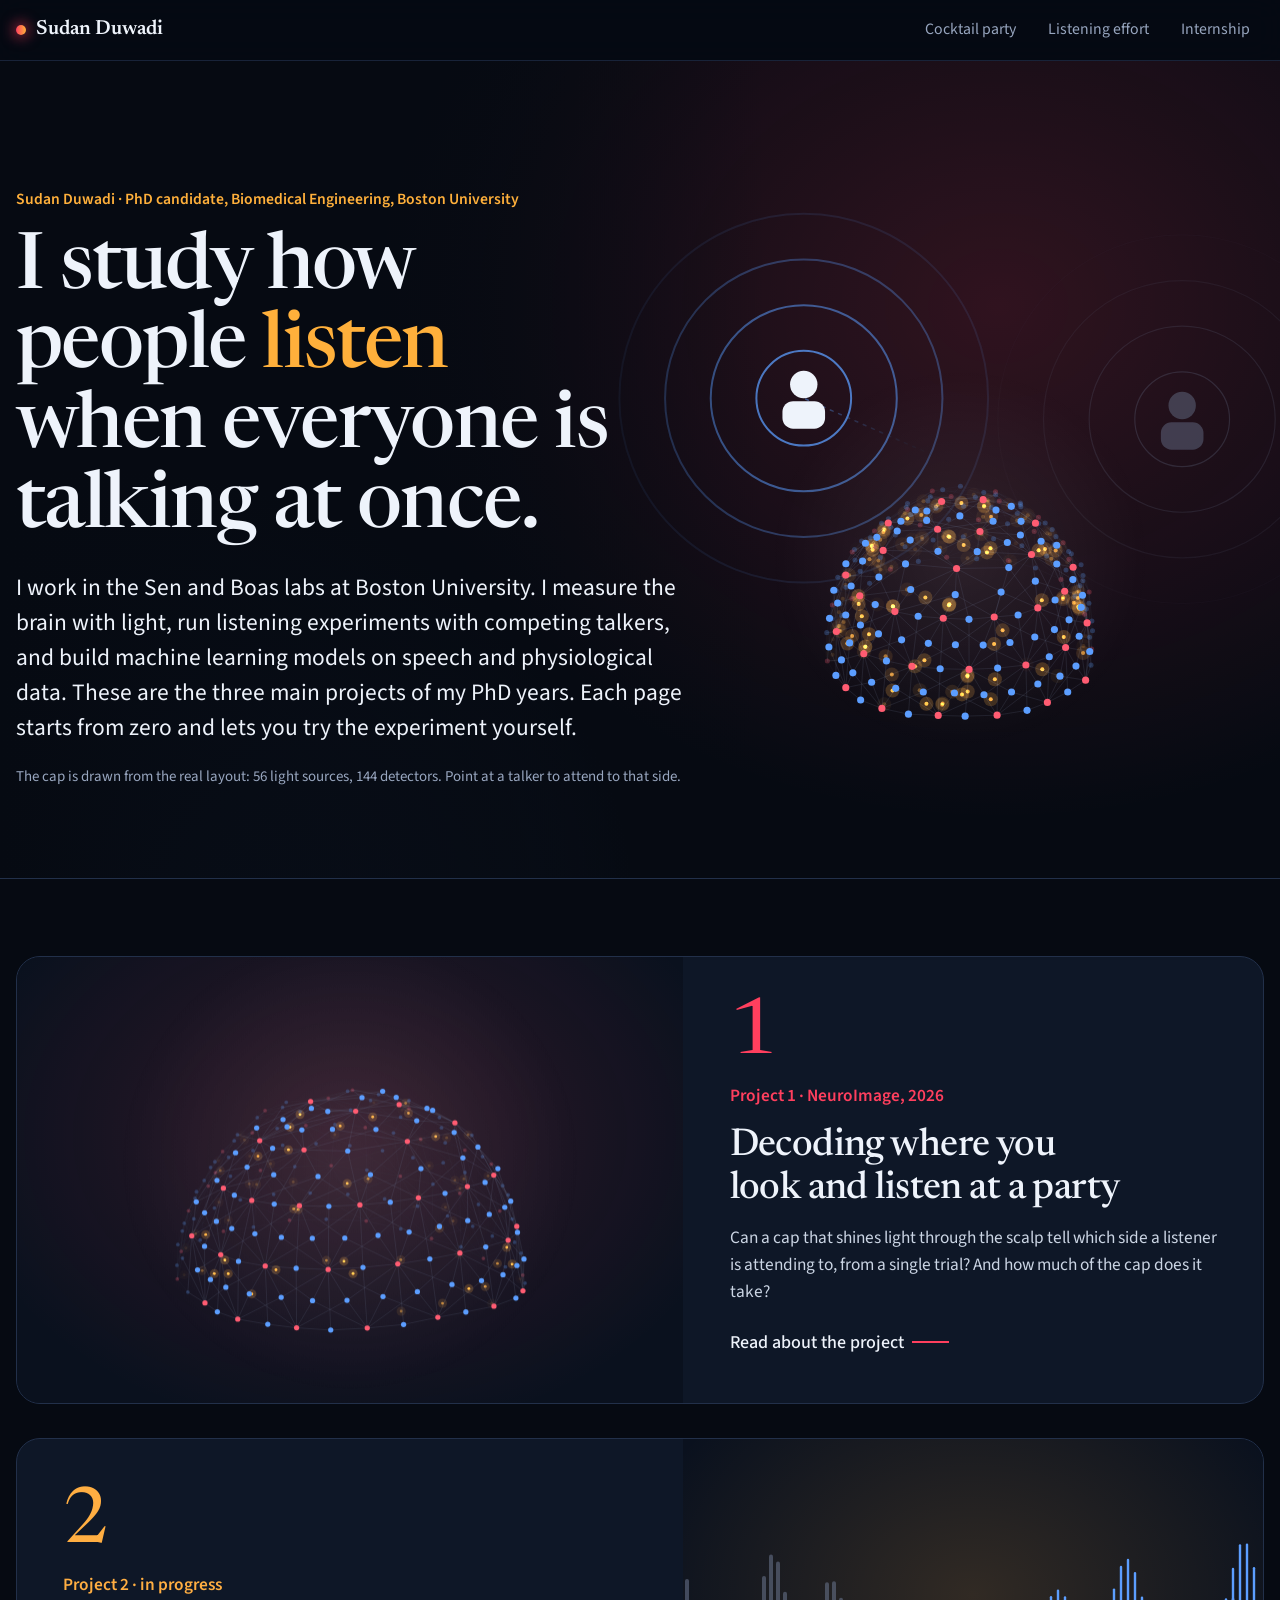
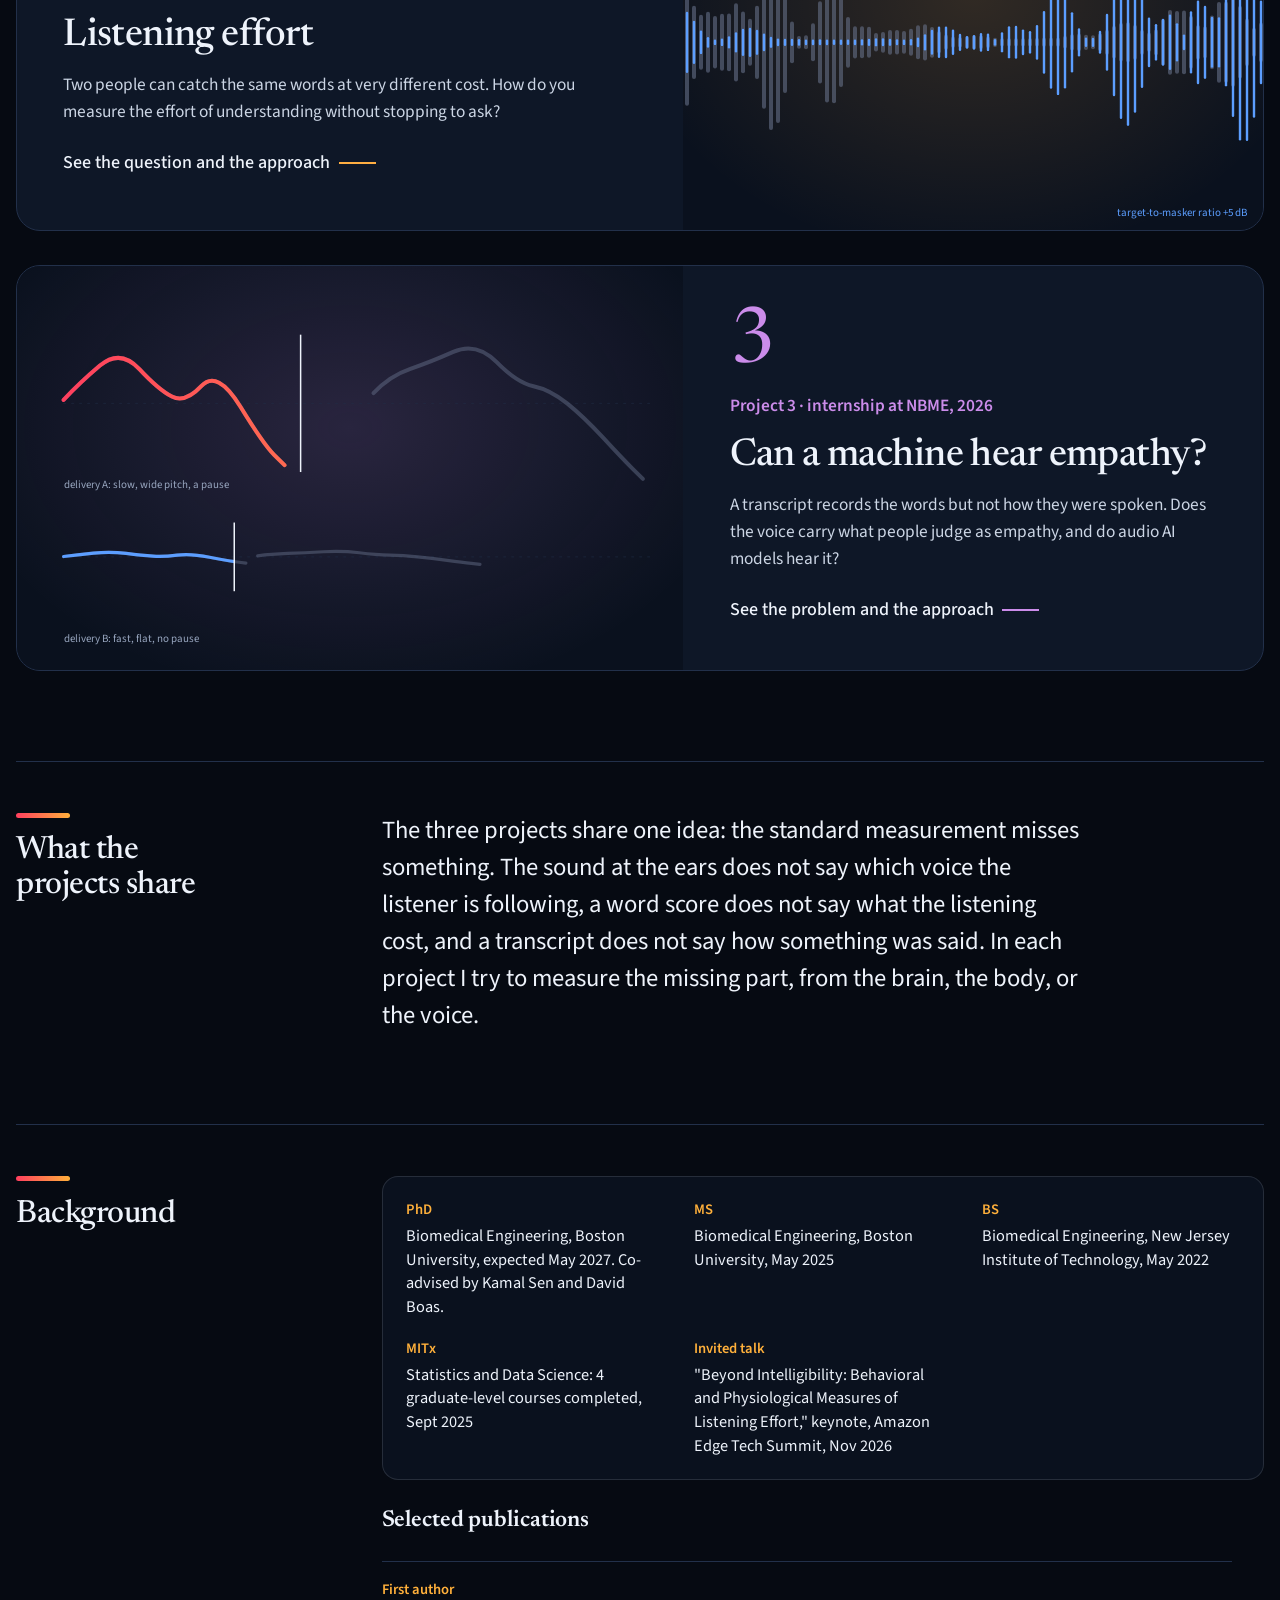
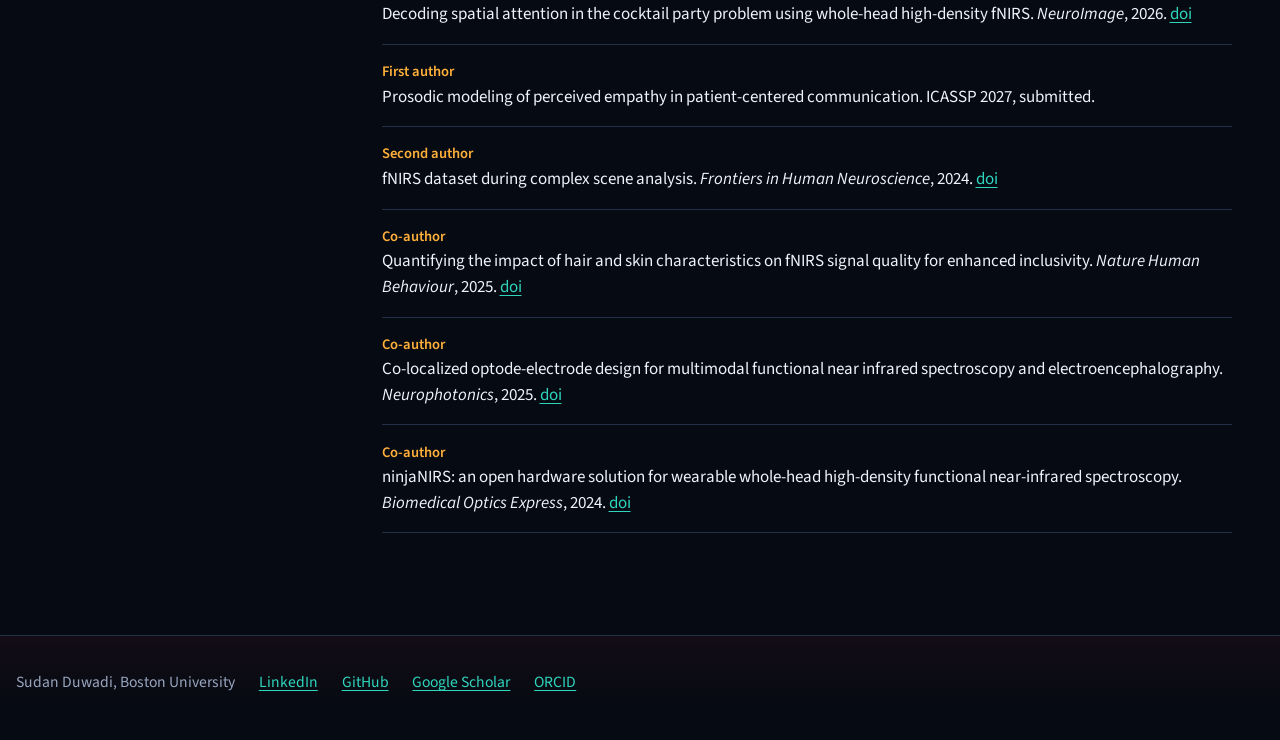
==== docs/index.html @ ac94cdb7 "Research site: three PhD projects explained from the ground up" ====
<!doctype html>
<html lang="en">
<head>
<meta charset="utf-8">
<meta name="viewport" content="width=device-width, initial-scale=1, viewport-fit=cover">
<style>body{margin:0}img{max-width:100%}[hidden]{display:none!important}</style>
<title>Sudan Duwadi Research</title>
<meta name="description" content="Three projects from Sudan Duwadi's PhD, explained from the ground up.">
<link rel="icon" href="data:image/svg+xml,%3Csvg xmlns='http://www.w3.org/2000/svg' viewBox='0 0 32 32'%3E%3Crect width='32' height='32' rx='7' fill='%23060A12'/%3E%3Ccircle cx='16' cy='16' r='7' fill='%23FF6A4D'/%3E%3C/svg%3E">
<link rel="preconnect" href="https://fonts.googleapis.com">
<link rel="stylesheet" href="https://fonts.googleapis.com/css2?family=Newsreader:opsz,wght@6..72,400..600&family=Source+Sans+3:ital,wght@0,400..700;1,400&display=swap">
<style>
/* Layout: a dark sound booth. Full-bleed bands; each chapter puts its heading in a sticky side column and its content beside it;
   anything the reader operates sits in an instrument panel ("stage").
   One committed dark look. Infrared (red to amber) is the site's light. Teal always means "your turn". Data colors keep one meaning each. */
:root {
  color-scheme: dark;
  --bg: #060A12;
  --bg-2: #0A111E;
  --surface: #0E1727;
  --sunk: #17233A;
  --ink: #EEF3FB;
  --text: #CBD5E4;       /* running prose, a step down from headings */
  --muted: #98A6BF;
  --rule: #22304A;
  --act: #2FD6BE;        /* your turn: buttons, sliders, links */
  --act-ink: #03211D;
  --hbo: #FF5C72;        /* oxygenated blood, light sources, and the -5 dB condition */
  --hbr: #5C9EFF;        /* deoxygenated blood, detectors, and the +5 dB condition */
  --mid: #FFAE42;        /* 0 dB condition, near-infrared light */
  --target: #EEF3FB;     /* the talker you follow */
  --masker: #6B7790;     /* the talkers you ignore */
  --skin: #D2BBA0;
  --whole: #6FA2FF;      /* whole-head decoder, attend left */
  --ipl: #FF9A3D;        /* IPL-only decoder */
  --attR: #FF7878;       /* attend right, listen-only decoder */
  --cue: #62D66B;        /* cue onset */
  --movie: #CB8CEA;      /* talkers on */
  --ir-a: #FF3F5E;       /* infrared gradient, start */
  --ir-b: #FFB03B;       /* infrared gradient, end */
  --font-display: "Newsreader", "Iowan Old Style", Georgia, serif;
  --font-body: "Source Sans 3", "Segoe UI", system-ui, sans-serif;
  --col: 41rem;
  --wide: 74rem;
  --bar-h: 3.4rem;
  --rail-h: 0px;
  --ir: linear-gradient(90deg, var(--ir-a), var(--ir-b));
  --ease: cubic-bezier(0.2, 0.7, 0.2, 1);
}

* { box-sizing: border-box; }
html { font-size: 106.25%; scroll-behavior: smooth; scrollbar-color: var(--rule) var(--bg); }
body { background: var(--bg); color: var(--text); font-family: var(--font-body); font-size: 1.06rem; line-height: 1.62; -webkit-font-smoothing: antialiased; }
body::before { content: ""; position: fixed; inset: 0 0 auto; height: env(safe-area-inset-top, 0px); z-index: 10; background: var(--bg); }
::selection { background: color-mix(in srgb, var(--ir-b) 55%, transparent); color: var(--ink); }
a { color: var(--act); text-underline-offset: 0.2em; text-decoration-thickness: 1px; }
a:hover { text-decoration-thickness: 2px; }
:focus-visible { outline: 3px solid var(--act); outline-offset: 2px; border-radius: 4px; }
h1, h2, h3 { font-family: var(--font-display); color: var(--ink); line-height: 1.08; text-wrap: balance; margin: 0; }
h1 { font-size: clamp(2.7rem, 5.6vw, 4.9rem); font-weight: 500; letter-spacing: -0.02em; line-height: 1.02; }
h1 em { font-style: normal; color: var(--ir-b); }
h2 { font-size: clamp(1.9rem, 4.6vw, 2.9rem); font-weight: 500; letter-spacing: -0.015em; }
h3 { font-size: 1.35rem; font-weight: 600; letter-spacing: -0.005em; line-height: 1.2; }
p { margin: 0; }
strong { color: var(--ink); font-weight: 600; }
.num { font-variant-numeric: tabular-nums; }

/* page frame */
.band { padding-left: max(16px, env(safe-area-inset-left, 0px)); padding-right: max(16px, env(safe-area-inset-right, 0px)); }
.wrap { max-width: var(--wide); margin-inline: auto; }
.col { max-width: var(--col); }
.stack { display: flex; flex-direction: column; gap: 1.2rem; }
.stack-lg { display: flex; flex-direction: column; gap: 2.2rem; }

.progress { position: fixed; left: 0; right: 0; top: env(safe-area-inset-top, 0px); height: 3px; z-index: 12; background: var(--ir); transform-origin: 0 50%; transform: scaleX(0); pointer-events: none; }
.topbar { position: sticky; top: env(safe-area-inset-top, 0px); z-index: 9; background: color-mix(in srgb, var(--bg) 78%, transparent); backdrop-filter: blur(14px) saturate(1.3); -webkit-backdrop-filter: blur(14px) saturate(1.3); border-bottom: 1px solid color-mix(in srgb, var(--rule) 70%, transparent); }
.topbar .wrap { display: flex; flex-wrap: wrap; align-items: center; justify-content: space-between; gap: 0.2rem 1.5rem; padding-block: 0.7rem; }
.brand { display: inline-flex; align-items: center; gap: 0.6rem; font-family: var(--font-display); font-weight: 600; font-size: 1.2rem; color: var(--ink); text-decoration: none; }
.brand::before { content: ""; width: 0.6rem; height: 0.6rem; border-radius: 50%; background: var(--ir); box-shadow: 0 0 14px 2px color-mix(in srgb, var(--ir-a) 70%, transparent); animation: breathe 3.2s ease-in-out infinite; }
.nav { display: flex; flex-wrap: wrap; gap: 0.2rem 0.3rem; }
.nav a { color: var(--muted); text-decoration: none; font-size: 0.93rem; padding: 0.3rem 0.8rem; border-radius: 999px; transition: color 0.2s, background 0.2s; }
.nav a:hover { color: var(--ink); background: color-mix(in srgb, var(--ink) 8%, transparent); }
.nav a[aria-current="page"] { color: var(--ink); background: color-mix(in srgb, var(--ink) 12%, transparent); }

.view { padding-block: 0 5rem; counter-reset: step; animation: viewin 0.5s ease both; }
@keyframes viewin { from { opacity: 0; } to { opacity: 1; } }
@keyframes rise { from { opacity: 0; transform: translateY(22px); } to { opacity: 1; transform: none; } }
@keyframes breathe { 0%, 100% { opacity: 1; transform: scale(1); } 50% { opacity: 0.55; transform: scale(0.8); } }
@keyframes ping { 0% { box-shadow: 0 0 0 0 color-mix(in srgb, var(--act) 60%, transparent); } 80%, 100% { box-shadow: 0 0 0 0.55rem transparent; } }

/* hero: a live scene behind the opening words */
.hero { --g1: var(--ir-a); --g2: var(--hbr); position: relative; overflow: hidden; isolation: isolate; padding-block: clamp(3rem, 8vw, 6.5rem) clamp(2.4rem, 5vw, 4rem);
  background: radial-gradient(70% 90% at 78% 30%, color-mix(in srgb, var(--g1) 17%, transparent), transparent 70%), radial-gradient(60% 80% at 8% 105%, color-mix(in srgb, var(--g2) 15%, transparent), transparent 70%), var(--bg);
  border-bottom: 1px solid var(--rule); }
[data-view="listening-effort"] .hero { --g1: var(--mid); --g2: var(--act); }
[data-view="internship"] .hero { --g1: var(--movie); --g2: var(--ir-a); }
.hero-fx { position: absolute; inset: 0; width: 100%; height: 100%; z-index: -2; }
.hero::after { content: ""; position: absolute; inset: 0; z-index: -1; pointer-events: none; background: linear-gradient(90deg, var(--bg) 0%, color-mix(in srgb, var(--bg) 72%, transparent) 38%, transparent 60%); }
.hero .wrap > * { animation: rise 0.8s var(--ease) both; }
.hero .wrap > :nth-child(2) { animation-delay: 0.08s; }
.hero .wrap > :nth-child(3) { animation-delay: 0.16s; }
.hero .wrap > :nth-child(4) { animation-delay: 0.24s; }
.hero .wrap > :nth-child(5) { animation-delay: 0.32s; }
.hero h1 { max-width: 13.5em; }
@media (min-width: 901px) { .hero .wrap > * { max-width: 54%; } .hero .wrap > .facts { max-width: 100%; } }
.hero-home { padding-block: clamp(3.5rem, 10vw, 8.5rem) clamp(3rem, 7vw, 6rem); }
.hero-home h1 { font-size: clamp(2.9rem, 6.1vw, 5.6rem); }
.eyebrow { font-size: 0.92rem; font-weight: 600; line-height: 1.4; color: var(--muted); }
.hero .eyebrow { color: var(--ir-b); }
.lede { font-size: clamp(1.15rem, 1.9vw, 1.38rem); line-height: 1.5; color: var(--ink); max-width: 37rem; }
.scene-note { font-size: 0.88rem; line-height: 1.5; color: var(--muted); max-width: 30rem; }
.facts { display: grid; grid-template-columns: repeat(auto-fit, minmax(11.5rem, 1fr)); gap: 1rem 1.8rem; margin: 0; padding: 1.2rem 1.4rem; border: 1px solid color-mix(in srgb, var(--ink) 12%, transparent); border-radius: 16px; background: color-mix(in srgb, var(--surface) 62%, transparent); backdrop-filter: blur(8px); -webkit-backdrop-filter: blur(8px); }
.facts div { min-width: 0; }
.facts dt { font-size: 0.86rem; font-weight: 600; color: var(--ir-b); }
.facts dd { margin: 0.2rem 0 0; font-size: 0.96rem; line-height: 1.45; color: var(--ink); overflow-wrap: anywhere; }
@media (max-width: 900px) {
  .hero { padding-top: 0; }
  .hero-fx { position: relative; inset: auto; display: block; height: 68vw; max-height: 21rem; margin-inline: calc(-1 * max(16px, env(safe-area-inset-left, 0px))); width: calc(100% + 2 * max(16px, env(safe-area-inset-left, 0px))); z-index: 0; margin-bottom: 0.4rem; }
  .hero::after { display: none; }
}

/* sticky step rail (cocktail party page) */
.rail { position: sticky; top: calc(env(safe-area-inset-top, 0px) + var(--bar-h)); z-index: 8; background: color-mix(in srgb, var(--bg) 84%, transparent); backdrop-filter: blur(14px); -webkit-backdrop-filter: blur(14px); border-bottom: 1px solid var(--rule); }
.rail-in { position: relative; display: flex; gap: 0.2rem; overflow-x: auto; padding-block: 0.5rem; scrollbar-width: none; }
.rail-in::-webkit-scrollbar { display: none; }
.rail-in button { flex: none; display: inline-flex; align-items: center; gap: 0.45rem; font: inherit; font-size: 0.86rem; line-height: 1.3; color: var(--muted); background: none; border: 0; padding: 0.32rem 0.7rem 0.32rem 0.36rem; border-radius: 999px; cursor: pointer; white-space: nowrap; transition: color 0.2s, background 0.2s; }
.rail-in button i { font-style: normal; display: inline-grid; place-items: center; width: 1.45rem; height: 1.45rem; border-radius: 50%; border: 1px solid var(--rule); font-size: 0.74rem; font-variant-numeric: tabular-nums; }
.rail-in button:hover { color: var(--ink); }
.rail-in button[aria-current="true"] { color: var(--ink); background: color-mix(in srgb, var(--ink) 9%, transparent); }
.rail-in button[aria-current="true"] i { background: var(--ir); border-color: transparent; color: var(--bg); font-weight: 700; }
[data-view="cocktail-party"] { --rail-h: 3.3rem; }

/* chapters */
.chapter { padding-block: clamp(3rem, 7vw, 5.5rem) 0; scroll-margin-top: calc(var(--bar-h) + var(--rail-h)); }
.chapter > .wrap { display: flex; flex-direction: column; gap: 1.6rem; padding-top: clamp(2rem, 4vw, 3rem); border-top: 1px solid var(--rule); }
.ch-head { display: flex; flex-direction: column; gap: 0.9rem; min-width: 0; }
.ch-head:not(:has(.step))::before { content: ""; width: 3.2rem; height: 5px; border-radius: 3px; background: var(--ir); }
.ch-body { display: flex; flex-direction: column; gap: 1.6rem; min-width: 0; }
.chapter .step { counter-increment: step; font-size: 0; line-height: 0; }
.chapter .step::before { content: counter(step); display: block; font-family: var(--font-display); font-weight: 400; font-size: clamp(4.2rem, 10vw, 6.6rem); line-height: 0.86; letter-spacing: -0.02em; background: linear-gradient(135deg, var(--ir-a), var(--ir-b)); -webkit-background-clip: text; background-clip: text; color: transparent; }
@media (min-width: 1040px) {
  .chapter > .wrap.ch { display: grid; grid-template-columns: 17.5rem minmax(0, 1fr); gap: 0 4rem; align-items: start; }
  .ch-head { position: sticky; top: calc(var(--bar-h) + var(--rail-h) + 2rem); }
  .ch-head h2 { font-size: clamp(1.8rem, 2.5vw, 2.3rem); }
}
.prose { max-width: var(--col); display: flex; flex-direction: column; gap: 1.05rem; }
.prose.lead p { font-size: clamp(1.2rem, 2vw, 1.45rem); line-height: 1.5; color: var(--ink); }
.plain { max-width: 44rem; padding-top: 1.3rem; border-top: 2px solid; border-image: linear-gradient(90deg, var(--ir-a), var(--ir-b) 45%, transparent) 1; font-family: var(--font-display); font-weight: 400; font-size: clamp(1.4rem, 2.6vw, 1.95rem); line-height: 1.24; letter-spacing: -0.01em; color: var(--ink); text-wrap: balance; }
.plain b { font-family: var(--font-body); font-size: 0.9rem; letter-spacing: 0; line-height: 1.4; color: var(--ir-b); display: block; margin-bottom: 0.6rem; font-weight: 600; }

/* scroll reveal: only when the motion script is running */
html.fx .rv { opacity: 0; transform: translateY(26px); transition: opacity 0.7s var(--ease), transform 0.7s var(--ease); }
html.fx .rv.in { opacity: 1; transform: none; }

/* stage: anything the reader operates */
.stage { position: relative; background: linear-gradient(180deg, var(--surface), var(--bg-2)); border: 1px solid var(--rule); border-radius: 20px; padding: clamp(1rem, 2.6vw, 1.8rem); display: flex; flex-direction: column; gap: 1.1rem; min-width: 0; box-shadow: 0 40px 90px -55px #000, inset 0 1px 0 color-mix(in srgb, var(--ink) 7%, transparent); }
.stage-head { display: flex; flex-wrap: wrap; align-items: baseline; justify-content: space-between; gap: 0.3rem 1rem; }
.stage-head .tag { display: inline-flex; align-items: center; gap: 0.55rem; font-size: 0.9rem; font-weight: 600; color: var(--act); }
.stage-head .tag::before { content: ""; width: 0.5rem; height: 0.5rem; border-radius: 50%; background: var(--act); animation: ping 2.2s ease-out infinite; }
.stage-note { color: var(--muted); font-size: 0.92rem; line-height: 1.5; }
.split { display: grid; grid-template-columns: repeat(auto-fit, minmax(min(100%, 17rem), 1fr)); gap: 1.4rem; align-items: start; }
.split > * { min-width: 0; }
.controls { display: flex; flex-wrap: wrap; gap: 0.55rem; align-items: center; }
.btn { font: inherit; font-size: 0.95rem; font-weight: 500; line-height: 1.2; padding: 0.62rem 1.1rem; border-radius: 999px; border: 1.5px solid color-mix(in srgb, var(--act) 70%, transparent); background: color-mix(in srgb, var(--act) 7%, transparent); color: var(--act); cursor: pointer; transition: transform 0.18s var(--ease), background 0.2s, box-shadow 0.25s, color 0.2s; }
.btn:hover { background: color-mix(in srgb, var(--act) 18%, transparent); transform: translateY(-1px); }
.btn:active { transform: translateY(0) scale(0.97); }
.btn.primary, .btn[aria-pressed="true"] { background: var(--act); border-color: var(--act); color: var(--act-ink); font-weight: 600; box-shadow: 0 10px 28px -12px var(--act); }
.btn.primary:hover, .btn[aria-pressed="true"]:hover { background: color-mix(in srgb, var(--act) 86%, white); }
.btn:disabled { opacity: 0.4; cursor: default; transform: none; box-shadow: none; }
.btn.quiet { border-color: var(--rule); background: transparent; color: var(--ink); }
input[type="range"] { -webkit-appearance: none; appearance: none; width: 100%; height: 1.7rem; background: transparent; cursor: pointer; }
input[type="range"]::-webkit-slider-runnable-track { height: 6px; border-radius: 3px; background: var(--sunk); }
input[type="range"]::-moz-range-track { height: 6px; border-radius: 3px; background: var(--sunk); }
input[type="range"]::-webkit-slider-thumb { -webkit-appearance: none; appearance: none; width: 1.3rem; height: 1.3rem; margin-top: -0.46rem; border-radius: 50%; background: var(--act); border: 0; box-shadow: 0 0 0 5px color-mix(in srgb, var(--act) 22%, transparent); }
input[type="range"]::-moz-range-thumb { width: 1.3rem; height: 1.3rem; border-radius: 50%; background: var(--act); border: 0; box-shadow: 0 0 0 5px color-mix(in srgb, var(--act) 22%, transparent); }
.field { display: flex; flex-direction: column; gap: 0.25rem; font-size: 0.92rem; color: var(--muted); }
.field output { font-variant-numeric: tabular-nums; font-weight: 600; color: var(--ink); }
.readout { font-size: 0.96rem; font-variant-numeric: tabular-nums; color: var(--ink); background: color-mix(in srgb, var(--sunk) 70%, transparent); border: 1px solid var(--rule); border-radius: 10px; padding: 0.75rem 0.95rem; line-height: 1.55; }
canvas, svg.fig { display: block; max-width: 100%; height: auto; }
.hero-fx, .project .art canvas { max-width: none; }
figure { margin: 0; display: flex; flex-direction: column; gap: 0.6rem; min-width: 0; }
figcaption { color: var(--muted); font-size: 0.9rem; line-height: 1.5; max-width: var(--col); }
.scroll-x { overflow-x: auto; }
svg text { font-family: var(--font-body); fill: currentColor; }
svg .mono { font-variant-numeric: tabular-nums; }
svg.fig { color: var(--ink); }

/* home: three project features */
.projects-band { padding-block: clamp(2.5rem, 6vw, 4.5rem) 0; }
.projects { display: flex; flex-direction: column; gap: clamp(1.2rem, 3vw, 2rem); counter-reset: proj; }
.project { --pc: var(--ir-a); counter-increment: proj; position: relative; display: grid; grid-template-columns: minmax(0, 1.15fr) minmax(0, 1fr); background: var(--surface); border: 1px solid var(--rule); border-radius: 24px; overflow: hidden; text-decoration: none; color: var(--text); min-width: 0; transition: transform 0.45s var(--ease), border-color 0.35s, box-shadow 0.45s; }
.project:nth-child(2) { --pc: var(--mid); }
.project:nth-child(3) { --pc: var(--movie); }
.project:nth-child(even) .art { order: 2; }
.project:hover { transform: translateY(-5px); border-color: color-mix(in srgb, var(--pc) 65%, var(--rule)); box-shadow: 0 40px 90px -45px color-mix(in srgb, var(--pc) 70%, transparent); }
.project .art { position: relative; min-height: clamp(15rem, 31vw, 23rem); background: radial-gradient(80% 90% at 50% 40%, color-mix(in srgb, var(--pc) 16%, transparent), transparent 75%), var(--bg-2); overflow: hidden; }
.project .art canvas { position: absolute; inset: 0; width: 100%; height: 100%; transition: transform 0.8s var(--ease); }
.project:hover .art canvas { transform: scale(1.04); }
.project .txt { display: flex; flex-direction: column; justify-content: center; gap: 0.9rem; padding: clamp(1.4rem, 3.6vw, 3rem); min-width: 0; }
.project .txt::before { content: counter(proj); font-family: var(--font-display); font-weight: 400; font-size: clamp(3rem, 6vw, 4.6rem); line-height: 0.85; color: var(--pc); }
.project .eyebrow { color: var(--pc); }
.project h3 { font-size: clamp(1.7rem, 3vw, 2.45rem); font-weight: 500; letter-spacing: -0.015em; line-height: 1.1; }
.project p { font-size: 1.02rem; line-height: 1.55; }
.project .go { display: inline-flex; align-items: center; gap: 0.5rem; color: var(--ink); font-weight: 500; margin-top: 0.4rem; }
.project .go::after { content: ""; width: 2.2rem; height: 2px; background: var(--pc); transition: width 0.35s var(--ease); }
.project:hover .go::after { width: 4rem; }
@media (max-width: 760px) { .project { grid-template-columns: minmax(0, 1fr); } .project:nth-child(even) .art { order: 0; } .project .art { min-height: 58vw; } }
.pubs { list-style: none; margin: 0; padding: 0; display: flex; flex-direction: column; max-width: 50rem; }
.pubs li { font-size: 1rem; line-height: 1.5; color: var(--ink); padding-block: 0.95rem; border-top: 1px solid var(--rule); }
.pubs li:last-child { border-bottom: 1px solid var(--rule); }
.pubs .role { font-size: 0.86rem; font-weight: 600; color: var(--ir-b); display: block; margin-bottom: 0.1rem; }
.links { display: flex; flex-wrap: wrap; gap: 0.4rem 1.4rem; }
.footer { margin-top: 1rem; border-top: 1px solid var(--rule); padding-block: 2rem 2.6rem; color: var(--muted); font-size: 0.92rem; background: linear-gradient(180deg, color-mix(in srgb, var(--ir-a) 5%, transparent), transparent 70%); }

/* word matrix and effort scale (listening effort task) */
.matrix { display: grid; grid-template-columns: repeat(5, minmax(0, 1fr)); gap: 0.3rem; }
.matrix .hd { font-size: 0.72rem; color: var(--muted); text-align: center; overflow: hidden; text-overflow: ellipsis; }
.matrix button, .scale button { font: inherit; font-size: clamp(0.66rem, 1.9vw, 0.86rem); font-weight: 600; padding: 0.38rem 0.1rem; background: var(--sunk); color: var(--ink); border: 1.5px solid transparent; border-radius: 6px; cursor: pointer; min-width: 0; overflow: hidden; text-overflow: ellipsis; white-space: nowrap; transition: background 0.15s, border-color 0.15s; }
.matrix button:hover, .scale button:hover { border-color: color-mix(in srgb, var(--act) 60%, transparent); }
.matrix button[aria-pressed="true"], .scale button[aria-pressed="true"] { border-color: var(--act); background: color-mix(in srgb, var(--act) 24%, var(--sunk)); }
.matrix button.hit { border-color: var(--act); }
.matrix button.hit:not([aria-pressed="true"]) { border-style: dashed; }
.matrix button.miss { border-color: var(--hbo); text-decoration: line-through; }
.scale { display: flex; flex-direction: column; gap: 0.22rem; max-width: 15rem; }
.scale button { display: grid; grid-template-columns: 1.6rem 1fr; text-align: center; padding: 0.3rem 0.4rem; }
.scale button span:first-child { text-align: left; font-variant-numeric: tabular-nums; }
.scale .gap { height: 0.4rem; }

/* listening scene: sound spreading from each talker; --lv is its level */
.le-ring { fill: none; stroke-width: 2; transform-box: fill-box; transform-origin: center; opacity: 0; animation: lering 2.7s linear infinite; }
@keyframes lering { from { transform: scale(0.75); opacity: var(--lv, 0.55); } to { transform: scale(1.6); opacity: 0; } }
/* trial for the eyes: three words on one spot, the middle one upright */
.rsvp { position: relative; display: grid; place-items: center; height: clamp(8rem, 26vw, 11.5rem); border-radius: 14px; background: var(--bg); border: 1px solid var(--rule); overflow: hidden; }
.rsvp span { grid-area: 1 / 1; font-family: var(--font-display); font-weight: 500; font-size: clamp(2.5rem, 10vw, 4.4rem); line-height: 1; white-space: nowrap; color: var(--ink); }
.rsvp .m { opacity: 0.5; }
.rsvp .ml { transform: translate(-0.4em, -0.22em) rotate(-5deg); }
.rsvp .mr { transform: translate(0.4em, 0.24em) rotate(5deg); }
.rsvp .fix { font-family: var(--font-body); font-weight: 400; font-size: 1.7rem; color: var(--muted); }
.timeline-key { display: flex; flex-wrap: wrap; gap: 0.4rem 1.1rem; font-size: 0.88rem; color: var(--muted); }
.chip { display: inline-flex; align-items: center; gap: 0.4rem; }
.chip i { width: 0.8rem; height: 0.8rem; border-radius: 3px; display: inline-block; }
.notice { border: 1px dashed color-mix(in srgb, var(--ir-b) 45%, var(--rule)); border-radius: 12px; padding: 0.9rem 1.1rem; color: var(--muted); font-size: 0.95rem; max-width: var(--col); }
.cols-3 { display: grid; grid-template-columns: repeat(auto-fit, minmax(min(100%, 14rem), 1fr)); gap: 1rem; }
.cols-3 > div { background: var(--surface); border: 1px solid var(--rule); border-radius: 16px; padding: 1.2rem 1.25rem; display: flex; flex-direction: column; gap: 0.5rem; min-width: 0; transition: transform 0.35s var(--ease), border-color 0.3s; }
.cols-3 > div:hover { transform: translateY(-3px); border-color: color-mix(in srgb, var(--ir-b) 50%, var(--rule)); }
.cols-3 p { font-size: 0.96rem; line-height: 1.5; color: var(--muted); }
.refs { font-size: 0.9rem; color: var(--muted); max-width: var(--col); display: flex; flex-direction: column; gap: 0.45rem; padding: 0; margin: 0; list-style: none; }

/* cocktail party page */
.legend { display: flex; flex-wrap: wrap; gap: 0.3rem 1.1rem; font-size: 0.88rem; color: var(--muted); }
.legend .chip i { width: 1.1rem; height: 0.3rem; border-radius: 2px; }
.legend .chip i.dot { width: 0.7rem; height: 0.7rem; border-radius: 50%; }
.big { font-family: var(--font-display); font-weight: 500; font-size: clamp(2.7rem, 6.4vw, 4.5rem); line-height: 0.95; letter-spacing: -0.02em; color: var(--ink); font-variant-numeric: lining-nums tabular-nums; text-shadow: 0 0 36px color-mix(in srgb, currentColor 30%, transparent); }
.stat { display: flex; flex-direction: column; gap: 0.5rem; min-width: 0; }
.stat span:not(.big) { color: var(--muted); font-size: 0.92rem; line-height: 1.4; }
.stats { display: grid; grid-template-columns: repeat(auto-fit, minmax(11rem, 1fr)); gap: 1.6rem; padding-block: 0.4rem 0.6rem; }
.options { display: grid; grid-template-columns: repeat(3, minmax(0, 1fr)); gap: 0.6rem; }
.options button { background: var(--sunk); border: 1.5px solid transparent; border-radius: 12px; padding: 0.4rem; cursor: pointer; color: var(--ink); min-width: 0; transition: transform 0.18s var(--ease), border-color 0.2s; }
.options button:hover { border-color: var(--act); transform: translateY(-2px); }
.options button.right { border-color: var(--act); background: color-mix(in srgb, var(--act) 20%, var(--sunk)); }
.options button.wrong { border-color: var(--hbo); }
.options svg { width: 100%; height: auto; display: block; }
.trials { display: grid; grid-template-columns: repeat(auto-fit, minmax(8.5rem, 1fr)); gap: 0.6rem; }
.trials figure { background: var(--sunk); border-radius: 10px; padding: 0.4rem; gap: 0.2rem; }
.trials figcaption { font-size: 0.8rem; text-align: center; color: var(--ink); }
.photo { border-radius: 16px; display: block; width: 100%; max-width: 24rem; height: auto; border: 1px solid var(--rule); }
.bars { display: grid; grid-template-columns: minmax(0, 14rem) minmax(0, 1fr) 3.2rem; gap: 0.4rem 0.7rem; align-items: center; font-size: 0.9rem; color: var(--ink); }
.bars .bar { height: 0.95rem; border-radius: 4px; background: var(--masker); }
.bars .bar.hot { background: linear-gradient(90deg, var(--ipl), var(--ir-b)); box-shadow: 0 0 18px -4px var(--ipl); }
.bars .v { font-size: 0.9rem; font-variant-numeric: tabular-nums; text-align: right; }
.limits { margin: 0; padding-left: 1.2rem; max-width: var(--col); display: flex; flex-direction: column; gap: 0.55rem; }
.limits li::marker { color: var(--ir-b); }

@media (prefers-reduced-motion: reduce) { html { scroll-behavior: auto; } * { animation: none !important; transition: none !important; } .motion-only { display: none; } .le-ring { opacity: calc(var(--lv, 0.55) * 0.45); transform: scale(var(--s, 1.4)); } }
@media (max-width: 640px) {
  .scroll-x > svg.fig { min-width: 700px !important; }          /* wide figures keep readable text and scroll sideways */
  figure:has(> .scroll-x > svg)::before { content: "Swipe sideways to see the whole figure"; font-size: 0.82rem; color: var(--muted); }
  #cp-game svg text { font-size: 26px; }
  #le-trial-step { flex-basis: 100%; min-height: 3em; }          /* two lines reserved, so the flash box does not jump */
  .bars { grid-template-columns: minmax(0, 1.25fr) minmax(0, 1fr) 3.2rem; font-size: 0.84rem; }
}
@media (max-width: 480px) { .nav { gap: 0.1rem; } .nav a { padding: 0.3rem 0.5rem; font-size: 0.85rem; } .topbar .wrap { gap: 0.2rem 0.5rem; } }

</style>
</head>
<body>
<header class="topbar band">
  <div class="wrap">
    <a class="brand" href="#home">Sudan Duwadi</a>
    <nav class="nav" aria-label="Projects">
      <a href="#cocktail-party" data-nav="cocktail-party">Cocktail party</a>
      <a href="#listening-effort" data-nav="listening-effort">Listening effort</a>
      <a href="#internship" data-nav="internship">Internship</a>
    </nav>
  </div>
</header>
<main id="main">
<section class="view" data-view="home">
  <div class="hero hero-home band">
    <canvas class="hero-fx" data-scene="party" data-talkers="1" aria-hidden="true"></canvas>
    <div class="wrap stack">
    <p class="eyebrow">Sudan Duwadi &middot; PhD candidate, Biomedical Engineering, Boston University</p>
    <h1>I study how people <em>listen</em> when everyone is talking at once.</h1>
    <p class="lede">I work in the Sen and Boas labs at Boston University. I measure the brain with light, run listening experiments with competing talkers, and build machine learning models on speech and physiological data. These are the three main projects of my PhD years. Each page starts from zero and lets you try the experiment yourself.</p>
    <p class="scene-note">The cap is drawn from the real layout: 56 light sources, 144 detectors. <span class="motion-only">Point at a talker to attend to that side.</span></p>
  </div></div>

  <div class="band projects-band"><div class="wrap projects">
    <a class="project" href="#cocktail-party">
      <div class="art"><canvas data-scene="party" data-mini="1" role="img" aria-label="The fNIRS cap turning slowly, with light traveling from sources to detectors."></canvas></div>
      <div class="txt">
      <p class="eyebrow">Project 1 &middot; NeuroImage, 2026</p>
      <h3>Decoding where you look and listen at a party</h3>
      <p>Can a cap that shines light through the scalp tell which side a listener is attending to, from a single trial? And how much of the cap does it take?</p>
      <span class="go">Read about the project</span>
      </div>
    </a>
    <a class="project" href="#listening-effort">
      <div class="art"><canvas data-scene="waves" data-mini="1" role="img" aria-label="A target voice among two competing voices, at three levels."></canvas></div>
      <div class="txt">
      <p class="eyebrow">Project 2 &middot; in progress</p>
      <h3>Listening effort</h3>
      <p>Two people can catch the same words at very different cost. How do you measure the effort of understanding without stopping to ask?</p>
      <span class="go">See the question and the approach</span>
      </div>
    </a>
    <a class="project" href="#internship">
      <div class="art"><canvas data-scene="contour" data-mini="1" role="img" aria-label="One sentence drawn as two different pitch tracks."></canvas></div>
      <div class="txt">
      <p class="eyebrow">Project 3 &middot; internship at NBME, 2026</p>
      <h3>Can a machine hear empathy?</h3>
      <p>A transcript records the words but not how they were spoken. Does the voice carry what people judge as empathy, and do audio AI models hear it?</p>
      <span class="go">See the problem and the approach</span>
      </div>
    </a>
  </div></div>

  <div class="chapter band"><div class="wrap">
    <h2>What the projects share</h2>
    <div class="prose lead">
      <p>The three projects share one idea: the standard measurement misses something. The sound at the ears does not say which voice the listener is following, a word score does not say what the listening cost, and a transcript does not say how something was said. In each project I try to measure the missing part, from the brain, the body, or the voice.</p>
    </div>
  </div></div>

  <div class="chapter band"><div class="wrap">
    <h2>Background</h2>
    <dl class="facts">
      <div><dt>PhD</dt><dd>Biomedical Engineering, Boston University, expected May 2027. Co-advised by Kamal Sen and David Boas.</dd></div>
      <div><dt>MS</dt><dd>Biomedical Engineering, Boston University, May 2025</dd></div>
      <div><dt>BS</dt><dd>Biomedical Engineering, New Jersey Institute of Technology, May 2022</dd></div>
      <div><dt>MITx</dt><dd>Statistics and Data Science: 4 graduate-level courses completed, Sept 2025</dd></div>
      <div><dt>Invited talk</dt><dd>"Beyond Intelligibility: Behavioral and Physiological Measures of Listening Effort," keynote, Amazon Edge Tech Summit, Nov 2026</dd></div>
    </dl>
    <h3>Selected publications</h3>
    <ul class="pubs">
      <li><span class="role">First author</span>Decoding spatial attention in the cocktail party problem using whole-head high-density fNIRS. <em>NeuroImage</em>, 2026. <a href="https://doi.org/10.1016/j.neuroimage.2026.122292">doi</a></li>
      <li><span class="role">First author</span>Prosodic modeling of perceived empathy in patient-centered communication. ICASSP 2027, submitted.</li>
      <li><span class="role">Second author</span>fNIRS dataset during complex scene analysis. <em>Frontiers in Human Neuroscience</em>, 2024. <a href="https://doi.org/10.3389/fnhum.2024.1329086">doi</a></li>
      <li><span class="role">Co-author</span>Quantifying the impact of hair and skin characteristics on fNIRS signal quality for enhanced inclusivity. <em>Nature Human Behaviour</em>, 2025. <a href="https://doi.org/10.1038/s41562-025-02274-7">doi</a></li>
      <li><span class="role">Co-author</span>Co-localized optode-electrode design for multimodal functional near infrared spectroscopy and electroencephalography. <em>Neurophotonics</em>, 2025. <a href="https://doi.org/10.1117/1.nph.12.2.025006">doi</a></li>
      <li><span class="role">Co-author</span>ninjaNIRS: an open hardware solution for wearable whole-head high-density functional near-infrared spectroscopy. <em>Biomedical Optics Express</em>, 2024. <a href="https://doi.org/10.1364/boe.531501">doi</a></li>
    </ul>
  </div></div>
</section>

<section class="view" data-view="cocktail-party" hidden>
  <div class="hero band">
    <canvas class="hero-fx" data-scene="party" data-talkers="1" aria-hidden="true"></canvas>
    <div class="wrap stack">
    <p class="eyebrow">Project 1 &middot; published in NeuroImage, 2026</p>
    <h1>Decoding where you look and listen at a party</h1>
    <p class="lede">In a crowded room you follow one voice and ignore the rest. I asked whether a cap that shines near-infrared light through the scalp can tell, from a single trial a few seconds long, which side a listener is attending to, and which part of the brain carries that information.</p>
    <dl class="facts">
      <div><dt>Paper</dt><dd><a href="https://doi.org/10.1016/j.neuroimage.2026.122292">Duwadi et al., NeuroImage 342, 122292</a>. Open access. I am first author.</dd></div>
      <div><dt>Open data</dt><dd><a href="https://openneuro.org/datasets/ds007738">OpenNeuro ds007738</a></dd></div>
      <div><dt>Open code</dt><dd><a href="https://github.com/duwadisudan/wholehead-cocktail-party-fnirs">github.com/duwadisudan/<wbr>wholehead-cocktail-party-fnirs</a></dd></div>
      <div><dt>Where</dt><dd>Sen Lab and Boas Lab, Boston University Neurophotonics Center</dd></div>
    </dl>
    <div class="steps" id="cp-steps" aria-label="Jump to a step">
      <button data-go="cp-1">1 The problem</button><button data-go="cp-2">2 The experiment</button><button data-go="cp-3">3 The sounds</button>
      <button data-go="cp-4">4 Light through the head</button><button data-go="cp-5">5 Light to signal</button><button data-go="cp-6">6 The decoder</button>
      <button data-go="cp-7">7 What it found</button><button data-go="cp-8">8 A smaller cap</button>
    </div>
  </div></div>

  <!-- 1 -->
  <div class="chapter band" id="cp-1"><div class="wrap">
    <p class="step">Step 1</p>
    <h2>The problem: one voice among many</h2>
    <div class="prose">
      <p>Following one talker while others talk over them is called the <strong>cocktail party problem</strong>. Most people do it without noticing. For people with hearing loss it is one of the hardest things about daily life, and hearing aids do not solve it: they cannot know which voice you want, so competing voices get amplified along with it.</p>
      <p>A device could do better if it knew which direction its wearer was attending to. Then it could favor sound from that direction. The listener's brain already holds that information. Can it be read from outside the head, quickly, from one short stretch of listening, with something a person could wear?</p>
      <p>I used <strong>fNIRS</strong> (functional near-infrared spectroscopy), a brain imaging method that is portable, silent, and needs nothing more invasive than a cap. Most earlier attempts used EEG, which measures electrical activity and is fast but hard to pin to a location in the brain. fNIRS is slower and shows more clearly <em>where</em> a signal comes from, which matters if the goal is to shrink the device to only the part that is needed.</p>
    </div>
    <p class="plain"><b>In plain words</b>Can a cap tell which way your attention is pointing, and can most of the cap then be thrown away?</p>
  </div></div>

  <!-- 2 -->
  <div class="chapter band" id="cp-2"><div class="wrap">
    <p class="step">Step 2</p>
    <h2>The experiment</h2>
    <div class="prose">
      <p>A listener sits with their chin on a rest, facing three screens, wearing insert earphones, eye-tracking glasses, and the fNIRS cap. Every trial runs the same way. A two-second burst of noise comes from the left or the right: that is the cue. Then two people talk at once for three seconds, one from 30&deg; to the left and one from 30&deg; to the right. The listener follows the one on the cued side and afterwards picks what that talker said from three choices. Answering and resting take 10 to 12 seconds, and then the next trial begins.</p>
      <p>Try one. The talkers here are synthesized voices that hum a pattern instead of speaking, because the real clips are videos of other people that are not mine to repost. Everything else is the real thing: the cue, the 30&deg; positions, and the ear filters that put the voices there.</p>
    </div>
    <div class="stage" id="cp-game">
      <div class="stage-head"><span class="tag">Your turn &middot; headphones on</span><span class="stage-note" id="cp-game-score">Trials answered: 0</span></div>
      <figure>
        <svg class="fig" viewBox="0 0 640 230" role="img" aria-label="Three screens. The left and right screens each show a talker; the center screen shows a crosshair.">
          <rect x="0" y="0" width="640" height="230" rx="10" fill="#10151D"/>
          <g id="cp-scr-l"><path d="M40 40 L230 56 L230 186 L40 204 Z" fill="#232B38" stroke="#3A4558" stroke-width="2"/><circle cx="135" cy="104" r="20" fill="#8A94A6"/><rect x="107" y="128" width="56" height="34" rx="12" fill="#8A94A6"/></g>
          <g id="cp-scr-c"><rect x="246" y="56" width="148" height="130" fill="#1A212C" stroke="#3A4558" stroke-width="2"/></g>
          <g id="cp-scr-r"><path d="M410 56 L600 40 L600 204 L410 186 Z" fill="#232B38" stroke="#3A4558" stroke-width="2"/><circle cx="505" cy="104" r="20" fill="#8A94A6"/><rect x="477" y="128" width="56" height="34" rx="12" fill="#8A94A6"/></g>
          <g id="cp-cross" stroke="#FFFFFF" stroke-width="3" stroke-linecap="round"><line x1="310" y1="121" x2="330" y2="121"/><line x1="320" y1="111" x2="320" y2="131"/></g>
          <text x="135" y="222" text-anchor="middle" font-size="13" style="fill:#AEB8C8">&minus;30&deg;</text><text x="505" y="222" text-anchor="middle" font-size="13" style="fill:#AEB8C8">+30&deg;</text>
        </svg>
      </figure>
      <div class="controls"><button class="btn primary" id="cp-game-start">Start a trial</button></div>
      <p class="readout" id="cp-game-status" aria-live="polite">You will hear a noise burst from one side, then two voices at once. Follow the voice on the side the noise came from.</p>
      <div id="cp-game-q" hidden class="stack">
        <p><strong>Which pattern did the voice on your side hum?</strong></p>
        <div class="options" id="cp-game-opts"></div>
      </div>
    </div>
    <div class="prose">
      <p>The three choices follow the real experiment: one is what your talker said, one is what the other talker said, and one is something neither said. Only trials answered correctly, with the eyes where they were supposed to be, were analyzed, so every trial that reached the decoder is one where the listener was following the cued side.</p>
      <p>There were two versions of the task. In <strong>look and listen</strong>, a crosshair marked the cued screen, each talker appeared as a video on their screen, and listeners turned their eyes to the cued one, as you would in a real conversation. In <strong>listen only</strong>, there was no video, the same audio played, and listeners kept their eyes on a crosshair on the center screen. Each listener did 60 trials of each. The main result depends on the difference between these two versions.</p>
    </div>
    <figure>
      <div class="scroll-x">
      <svg class="fig" viewBox="0 0 720 120" style="min-width:560px" role="img" aria-label="Trial timeline: 2 second cue, 3 seconds of two talkers, then 10 to 12 seconds to answer and rest before the next cue.">
        <rect x="20" y="20" width="80" height="44" rx="3" fill="var(--cue)" opacity="0.3"/><text x="60" y="47" text-anchor="middle" font-size="14">Cue</text>
        <rect x="100" y="20" width="120" height="44" rx="3" fill="var(--movie)" opacity="0.3"/><text x="160" y="47" text-anchor="middle" font-size="14">Two talkers</text>
        <rect x="220" y="20" width="440" height="44" rx="3" fill="var(--sunk)"/><text x="440" y="47" text-anchor="middle" font-size="14">Answer, then rest (10 to 12 s, varied)</text>
        <rect x="660" y="20" width="50" height="44" rx="3" fill="var(--cue)" opacity="0.3"/><text x="685" y="47" text-anchor="middle" font-size="12">Cue</text>
        <line x1="20" y1="80" x2="710" y2="80" stroke="currentColor" stroke-width="1.2"/>
        <g font-size="12"><line x1="20" y1="74" x2="20" y2="86" stroke="currentColor"/><text x="20" y="104" text-anchor="middle" style="fill:var(--muted)">0 s</text>
        <line x1="100" y1="74" x2="100" y2="86" stroke="currentColor"/><text x="100" y="104" text-anchor="middle" style="fill:var(--muted)">2</text>
        <line x1="220" y1="74" x2="220" y2="86" stroke="currentColor"/><text x="220" y="104" text-anchor="middle" style="fill:var(--muted)">5</text>
        <line x1="660" y1="74" x2="660" y2="86" stroke="currentColor"/><text x="660" y="104" text-anchor="middle" style="fill:var(--muted)">15 to 17</text></g>
      </svg>
      </div>
      <figcaption>One trial. The long rest is there because the brain signal fNIRS measures is slow: it peaks seconds after the event and takes several more to settle. The rest length varies so that listeners cannot predict the next cue.</figcaption>
    </figure>
  </div></div>

  <!-- 3 -->
  <div class="chapter band" id="cp-3"><div class="wrap">
    <p class="step">Step 3</p>
    <h2>The sounds: placing a voice in space with two earphones</h2>
    <div class="prose">
      <p>Earphones sit inside the ear canals, so how can a voice seem to come from 30&deg; to the left? Because your brain locates sound from the differences between what your two ears receive. A voice on your left reaches the left ear a fraction of a millisecond earlier, and reaches the right ear quieter and duller, because your head is in the way.</p>
      <p>Those differences can be measured once, with microphones in the ears of an acoustic manikin, and stored as a pair of filters for each direction. Passing any sound through the pair for &minus;30&deg; makes it arrive at your ears the way a real source at &minus;30&deg; would. Drag the source around and listen. These are the filters used to build the experiment's stimuli.</p>
    </div>
    <div class="stage" id="cp-hrtf">
      <div class="stage-head"><span class="tag">Your turn &middot; headphones on</span><span class="stage-note">Manikin ear filters (KEMAR, CIPIC database), horizontal plane</span></div>
      <div class="split">
        <div class="stack">
          <svg class="fig" viewBox="0 0 300 190" role="img" aria-label="Top view of a head with a sound source on a half circle in front of it.">
            <path d="M40 160 A110 110 0 0 1 260 160" fill="none" stroke="var(--rule)" stroke-width="2" stroke-dasharray="5 6"/>
            <g><rect x="118" y="150" width="8" height="20" rx="2" fill="var(--skin)" stroke="var(--ink)" stroke-width="2"/><rect x="174" y="150" width="8" height="20" rx="2" fill="var(--skin)" stroke="var(--ink)" stroke-width="2"/>
              <path d="M143 136 L150 126 L157 136 Z" fill="var(--skin)" stroke="var(--ink)" stroke-width="2"/><circle cx="150" cy="160" r="26" fill="var(--skin)" stroke="var(--ink)" stroke-width="2"/></g>
            <line id="cp-hrtf-ray" x1="150" y1="160" x2="150" y2="50" stroke="var(--act)" stroke-width="1.5" stroke-dasharray="4 4"/>
            <circle id="cp-hrtf-src" cx="150" cy="50" r="11" fill="var(--act)"/>
            <text x="34" y="182" text-anchor="middle" font-size="12" style="fill:var(--muted)">&minus;90&deg;</text><text x="266" y="182" text-anchor="middle" font-size="12" style="fill:var(--muted)">+90&deg;</text>
          </svg>
          <label class="field" for="cp-hrtf-az">Direction of the source: <output id="cp-hrtf-azout">0&deg;</output>
            <input type="range" id="cp-hrtf-az" min="-90" max="90" step="10" value="-30"></label>
          <div class="controls"><button class="btn primary" id="cp-hrtf-play">Play a sound from there</button></div>
        </div>
        <figure>
          <canvas id="cp-hrtf-canvas" role="img" aria-label="The left-ear and right-ear filters for the selected direction, plotted over about three milliseconds."></canvas>
          <div class="legend"><span class="chip"><i style="background:var(--whole)"></i>left ear</span><span class="chip"><i style="background:var(--attR)"></i>right ear</span></div>
          <p class="readout num" id="cp-hrtf-out" aria-live="polite"></p>
        </figure>
      </div>
    </div>
  </div></div>

  <!-- 4 -->
  <div class="chapter band" id="cp-4"><div class="wrap">
    <p class="step">Step 4</p>
    <h2>Measuring the brain with light</h2>
    <div class="prose">
      <p>Hold a flashlight behind your fingers and they glow red. Skin and bone let red and near-infrared light through, and what stops that light is mostly blood. fNIRS is built on those two facts. A small light source sits on the scalp. A detector sits a few centimeters away. Light entering the head does not travel straight: it scatters off tissue like headlights in fog, and a tiny fraction wanders down, through the skull, and back up to the detector.</p>
      <p>The light that makes that trip has sampled a banana-shaped region between source and detector. Slide the detector away from the source and watch what happens to the banana, and to how much light reaches the detector.</p>
    </div>
    <div class="stage" id="cp-photon">
      <div class="stage-head"><span class="tag">Your turn</span><span class="stage-note">A simplified 2D simulation. It shows the trend, not exact tissue values.</span></div>
      <figure>
        <canvas id="cp-photon-canvas" role="img" aria-label="Cross-section of the head with scalp, skull, fluid, and brain layers. Paths of light that reach the detector form an arc that goes deeper as the detector moves farther from the source."></canvas>
      </figure>
      <div class="split">
        <label class="field" for="cp-photon-d">Distance from source to detector: <output id="cp-photon-dout">30 mm</output>
          <input type="range" id="cp-photon-d" min="8" max="44" step="2" value="30"></label>
        <p class="readout num" id="cp-photon-out" aria-live="polite"></p>
      </div>
      <p class="stage-note">Close pairs see only the scalp. Far pairs reach the brain but collect very little light. The cap uses both on purpose: the close ones measure blood flow in the scalp so it can be subtracted from the far ones.</p>
    </div>
    <div class="prose">
      <p><strong>Two colors for two kinds of blood.</strong> Active brain cells need oxygen, and within a few seconds the local blood supply over-delivers: oxygen-rich hemoglobin (HbO) goes up and oxygen-poor hemoglobin (HbR) goes down. The two absorb light differently. At 760 nm, HbR absorbs roughly two and a half times as strongly as HbO. At 850 nm it is HbO that absorbs more. Measuring at both colors gives two readings for two unknowns, so both can be solved for.</p>
      <p>Hold the button to make this patch of brain work, and watch the blood respond. It is slow, and both the experiment and the decoder had to be designed around that delay.</p>
    </div>
    <div class="stage" id="cp-hrf">
      <div class="stage-head"><span class="tag">Your turn</span><span class="stage-note">A textbook model of the blood response, not data</span></div>
      <figure><canvas id="cp-hrf-canvas" role="img" aria-label="A scrolling chart: brain activity as a block, oxygenated blood rising and deoxygenated blood falling a few seconds later."></canvas>
        <div class="legend"><span class="chip"><i style="background:var(--muted)"></i>brain cells active</span><span class="chip"><i style="background:var(--hbo)"></i>HbO, oxygen-rich</span><span class="chip"><i style="background:var(--hbr)"></i>HbR, oxygen-poor</span></div></figure>
      <div class="split">
        <div class="controls"><button class="btn primary" id="cp-hrf-btn">Hold to activate</button><button class="btn quiet" id="cp-hrf-burst">Run a 3 s burst</button></div>
        <p class="readout num" id="cp-hrf-out" aria-live="polite">Light reaching the detector, compared with rest:<br>850 nm: 0.0%<br>760 nm: 0.0%</p>
      </div>
    </div>
    <div class="prose">
      <p><strong>The cap.</strong> One source and one detector see one small patch. To see the whole head, the cap carries 56 sources and 144 detectors, and every source-detector pair close enough to exchange light counts as a measurement channel: 567 of them, each read at both colors about nine times a second. The system is ninjaNIRS, an open-hardware instrument built in the lab, on a 3D-printed flexible cap. Drag the head to turn it.</p>
    </div>
    <div class="stage" id="cp-cap">
      <div class="stage-head"><span class="tag">Your turn &middot; drag to rotate</span><span class="stage-note">The real layout: 56 sources, 144 detectors, 567 channels</span></div>
      <div class="split">
        <figure><canvas id="cp-cap-canvas" role="img" aria-label="A rotating 3D view of all optode positions on the head with lines for each measurement channel."></canvas>
          <div class="legend"><span class="chip"><i class="dot" style="background:var(--hbo)"></i>light source</span><span class="chip"><i class="dot" style="background:var(--hbr)"></i>detector</span><span class="chip"><i style="background:var(--masker)"></i>channel</span></div></figure>
        <figure><img class="photo" id="cp-cap-photo" alt="The whole-head fNIRS cap on a mannequin head: red-capped sources and blue-capped detectors cover the scalp." width="760" height="802">
          <figcaption>The cap on a mannequin. Red caps are sources, blue caps are detectors.</figcaption></figure>
      </div>
    </div>
  </div></div>

  <!-- 5 -->
  <div class="chapter band" id="cp-5"><div class="wrap">
    <p class="step">Step 5</p>
    <h2>From raw light to a brain signal</h2>
    <div class="prose">
      <p>What comes off a detector is not a brain signal yet. It is brightness over time, and the brain's contribution is the smallest thing in it. Your pulse is in there. So are slow drifts, jolts when the head moves, and blood flow in the scalp, which changes with breathing and blood pressure and has nothing to do with listening. Each step of the processing removes one of these. Switch them on one at a time.</p>
    </div>
    <div class="stage" id="cp-clean">
      <div class="stage-head"><span class="tag">Your turn</span><span class="stage-note">A simulated channel, built to show what each step removes</span></div>
      <div class="controls" role="group" aria-label="Processing steps">
        <button class="btn" data-clean="motion" aria-pressed="false">1 Fix motion</button>
        <button class="btn" data-clean="filter" aria-pressed="false">2 Filter out pulse and drift</button>
        <button class="btn" data-clean="scalp" aria-pressed="false">3 Subtract the scalp</button>
      </div>
      <figure><canvas id="cp-clean-canvas" role="img" aria-label="A noisy trace that becomes a clear, repeating brain response as processing steps are switched on."></canvas>
        <div class="legend"><span class="chip"><i style="background:var(--ink)"></i>the channel</span><span class="chip"><i style="background:var(--hbo)"></i>the brain response hidden in it</span><span class="chip"><i style="background:var(--cue);height:0.7rem;width:0.2rem"></i>trial starts</span></div></figure>
      <p class="readout" id="cp-clean-out" aria-live="polite"></p>
    </div>
    <div class="prose">
      <p>The real pipeline, in order: drop channels that are too dim or saturated; convert brightness to absorption; repair motion artifacts (a method called TDDR); band-pass filter between 0.01 and 0.5 Hz; convert the two colors into HbO and HbR; then fit a model of each trial's response while regressing out the average of the short channels, which carry the scalp signal. Each trial is measured relative to the two seconds before its cue.</p>
    </div>
  </div></div>

  <!-- 6 -->
  <div class="chapter band" id="cp-6"><div class="wrap">
    <p class="step">Step 6</p>
    <h2>Teaching a machine to read one trial</h2>
    <div class="prose">
      <p>Averaging 60 trials gives a clean picture, but a hearing device cannot wait for 60 trials. It has to decide from one. That is a machine learning problem: show a model many trials labeled "attending left" or "attending right," let it find what separates them, then test it on trials it has never seen.</p>
      <p>You can do this yourself. Below are four labeled trials from two spots on the head, one over the left side and one over the right. Study them, then label the new ones.</p>
    </div>
    <div class="stage" id="cp-dec">
      <div class="stage-head"><span class="tag">Your turn</span><span class="stage-note">Simulated single trials: the measured average response from the paper's control experiment (step 7), with noise added</span></div>
      <p><strong>Training trials (labeled)</strong></p>
      <div class="trials" id="cp-dec-train"></div>
      <div class="legend"><span class="chip"><i style="background:var(--whole)"></i>spot over the left side of the head</span><span class="chip"><i style="background:var(--attR)"></i>spot over the right side</span><span class="chip"><i style="background:var(--cue);height:0.7rem;width:0.2rem"></i>cue</span></div>
      <div class="split">
        <figure><canvas id="cp-dec-test" role="img" aria-label="An unlabeled trial to classify."></canvas><figcaption id="cp-dec-cap">Test trial 1 of 8. Which side was this listener attending to?</figcaption></figure>
        <div class="stack">
          <div class="controls"><button class="btn primary" data-guess="L">Attending left</button><button class="btn primary" data-guess="R">Attending right</button></div>
          <p class="readout" id="cp-dec-out" aria-live="polite">Your score will appear here.</p>
        </div>
      </div>
    </div>
    <div class="prose">
      <p>The decoder in the paper does the same job with more to work with. For each listener it:</p>
    </div>
    <div class="cols-3">
      <div><h3>Picks its channels</h3><p>From the usable channels (567 at most), it keeps the 20 whose signals differ most between left and right trials, measured by how far apart the two groups sit compared with how much each one spreads.</p></div>
      <div><h3>Summarizes each second</h3><p>Those 20 channels are compressed into up to ten combined signals. For every one-second window, each signal is reduced to two numbers: how high it got and how steeply it was changing.</p></div>
      <div><h3>Lets a forest vote</h3><p>A random forest of 300 small decision trees each looks at the numbers and votes left or right. The majority wins. Many weak, varied votes add up to a stable answer.</p></div>
    </div>
    <div class="prose">
      <p><strong>Testing it honestly.</strong> A model that is graded on trials it trained on will always look good. So the trials are split into five parts: the model learns from four and is graded on the fifth, and this rotates until every trial has been a test trial. The whole thing is repeated ten times with different splits. Everything the model learns, including which 20 channels to keep, is learned from the training part alone.</p>
      <p><strong>What counts as better than guessing?</strong> With two choices, guessing gets 50% in the long run. But a listener has at most 60 trials (38 to 60 once unusable ones are removed), and on that few a pure guesser can get lucky. Try it with 54.</p>
    </div>
    <div class="stage" id="cp-chance">
      <div class="stage-head"><span class="tag">Your turn</span><span class="stage-note">Guessing left or right at random on 54 trials</span></div>
      <div class="controls"><button class="btn primary" id="cp-chance-1">Guess once</button><button class="btn" id="cp-chance-1000">Guess 1,000 times</button></div>
      <figure><canvas id="cp-chance-canvas" role="img" aria-label="Histogram of the accuracy a random guesser gets on 54 trials, centered on 50 percent and spreading from about 40 to 60 percent."></canvas></figure>
      <p class="readout num" id="cp-chance-out" aria-live="polite">No guesses yet.</p>
      <p class="stage-note">In the paper the same idea was run on one representative listener with 54 trials: the left and right labels were shuffled 1,000 times and the decoder retrained each time. Shuffled-label accuracy fell between 40.7% and 62.3% (5th to 95th percentile), so only accuracy above 62.3% is counted as above chance. That is the gray band in the charts below.</p>
    </div>
  </div></div>

  <!-- 7 -->
  <div class="chapter band" id="cp-7"><div class="wrap">
    <p class="step">Step 7</p>
    <h2>What it found</h2>
    <div class="prose">
      <p><strong>When listeners looked and listened, one trial was enough for most of them.</strong> Across 26 listeners the decoder's mean peak accuracy was 76.5%, and 21 of the 26 were above chance. Each dot below is one listener.</p>
    </div>
    <div class="stage">
      <div class="stats">
        <div class="stat"><span class="big" style="color:var(--whole)">76.5%</span><span>mean peak single-trial accuracy, look and listen</span></div>
        <div class="stat"><span class="big" style="color:var(--attR)">55.9%</span><span>listen only, eyes fixed at center</span></div>
        <div class="stat"><span class="big">2.4 s</span><span>mean time after the cue to reach near-peak accuracy</span></div>
      </div>
      <figure><canvas id="cp-acc-canvas" role="img" aria-label="Each listener's peak decoding accuracy in the look-and-listen task, mean 76.5 percent, and in the listen-only task, mean 55.9 percent, with the chance range of 40.7 to 62.3 percent shaded."></canvas>
        <figcaption>Peak decoding accuracy for each of the 26 listeners in the two versions of the task. Lines join the same listener. The gray band is the chance range. Large markers are the means.</figcaption></figure>
    </div>
    <div class="prose">
      <p>For one listener, here is how accuracy unfolds within a trial. It climbs within the first couple of seconds after the cue, holds while the talkers are on, and fades as the trial ends.</p>
    </div>
    <div class="stage">
      <figure><canvas id="cp-curve-canvas" role="img" aria-label="Decoding accuracy over time for one example listener, rising above 90 percent about one to two seconds after the cue for both the whole-head decoder and the decoder restricted to the inferior parietal lobule."></canvas>
        <div class="legend"><span class="chip"><i style="background:var(--whole)"></i>all channels</span><span class="chip"><i style="background:var(--ipl)"></i>IPL channels only (step 8)</span><span class="chip"><i style="background:var(--cue);height:0.7rem;width:0.2rem"></i>cue on</span><span class="chip"><i style="background:var(--movie);height:0.7rem;width:0.2rem"></i>talkers on</span><span class="chip"><i style="background:var(--muted);height:0.7rem;width:0.2rem"></i>talkers off</span></div>
        <figcaption>The paper's example listener. Shading is the confidence interval across test folds.</figcaption></figure>
    </div>
    <div class="prose">
      <p><strong>Where in the brain was it reading?</strong> Because the cap covers the whole head, the decoder's choices can be traced back to brain regions. Two stood out, one on each side: the left and right <strong>inferior parietal lobule</strong> (IPL), toward the back of the head above and behind the ear. They were the only regions the decoder used in every listener it worked for.</p>
    </div>
    <div class="stage">
      <div class="bars" id="cp-roi"></div>
      <p class="stage-note">Share of the decoder's information drawn from each region, averaged over the above-chance listeners in whom that region contributed. The two IPL regions (measured over the angular gyrus) are highlighted.</p>
    </div>
    <div class="prose">
      <p><strong>Was the decoder reading attention or eye position?</strong> In the look-and-listen task, listeners did two things at once. They attended to one side and they looked at it. The first chart above already suggests which: with the same sounds but the eyes held at center, accuracy fell to 55.9%, inside the chance band.</p>
      <p>To pin it down, eight listeners came back for a control experiment. At the cue they turned their eyes to one side, then held them there for 15 to 17 seconds before the talkers came on. If the IPL signal came from the eye <em>movement</em>, it should rise briefly and fade. Instead it persisted.</p>
    </div>
    <div class="stage">
      <figure><canvas id="cp-owa-canvas" role="img" aria-label="Blood oxygen in the left and right inferior parietal lobule after the cue. In each hemisphere the signal rises when the eyes are held toward the opposite side and falls when held toward the same side, and the separation lasts the full 15 seconds."></canvas>
        <div class="legend"><span class="chip"><i style="background:var(--whole)"></i>eyes held left</span><span class="chip"><i style="background:var(--attR)"></i>eyes held right</span><span class="chip"><i style="background:var(--cue);height:0.7rem;width:0.2rem"></i>cue</span></div>
        <figcaption>Group mean HbO in the left and right IPL, eight listeners, shading is the standard error. The two directions separate at the cue and stay separated for the 15 seconds shown, all of it steady gaze before any talker comes on.</figcaption></figure>
    </div>
    <div class="prose">
      <p>Each side of the brain responds when the eyes point to the <em>opposite</em> side, and keeps responding for as long as they stay there. So the IPL signal tracks <strong>where the eyes are pointing</strong>, not the act of moving them. And the listen-only task shows that listening alone was not enough. That is less of a limitation than it sounds. In real conversation people look at who they are listening to, so gaze direction is a strong, steady sign of where attention is, and it can be read from one compact region.</p>
    </div>
    <p class="plain"><b>In plain words</b>The cap can tell which side you are looking and listening toward from a single trial. The signal follows your gaze, and it comes from one small area on each side of the head.</p>
  </div></div>

  <!-- 8 -->
  <div class="chapter band" id="cp-8"><div class="wrap">
    <p class="step">Step 8</p>
    <h2>The path to a smaller cap</h2>
    <div class="prose">
      <p>A cap with 200 optodes is a research instrument that nobody would wear in daily life. But if the signal that matters most sits over the IPL, most of the cap may not be needed. So the decoder was run again using only the channels over the left and right IPL: 58 of the 567, about a tenth of the cap.</p>
    </div>
    <div class="stage" id="cp-small">
      <div class="stage-head"><span class="tag">Your turn</span>
        <div class="controls" role="group" aria-label="Which channels the decoder may use">
          <button class="btn" data-montage="all" aria-pressed="true">All 567 channels</button>
          <button class="btn" data-montage="ipl" aria-pressed="false">IPL only (58)</button>
        </div>
      </div>
      <div class="split">
        <figure><canvas id="cp-small-cap" role="img" aria-label="The cap layout with the channels over the left and right inferior parietal lobule highlighted."></canvas></figure>
        <figure><canvas id="cp-small-acc" role="img" aria-label="Each listener's accuracy with all channels, mean 76.5 percent, and with IPL channels only, mean 74.4 percent."></canvas>
          <figcaption id="cp-small-cap-text"></figcaption></figure>
      </div>
    </div>
    <div class="prose">
      <p>On average accuracy barely moved: 76.5% with everything, 74.4% with the IPL alone, a difference that is not statistically significant (paired t-test, p = 0.29), though three fewer listeners cleared chance. A tenth of the cap was enough for comparable decoding.</p>
      <p>That points to a different kind of device: a compact patch of optodes over the IPL on each side instead of a full cap, reading which side the wearer is oriented toward and passing that to a hearing device that favors sound from there.</p>
    </div>
    <figure>
      <div class="scroll-x">
      <svg class="fig" viewBox="0 0 720 150" style="min-width:560px" role="img" aria-label="Concept: a compact patch of optodes over the parietal lobe reads the attended side, and that steers a hearing device toward that side.">
        <defs><marker id="cp-arr" viewBox="0 0 10 10" refX="9" refY="5" markerWidth="7" markerHeight="7" orient="auto"><path d="M0 0 L10 5 L0 10 Z" fill="currentColor"/></marker></defs>
        <g fill="var(--surface)" stroke="var(--rule)" stroke-width="1.5"><rect x="10" y="35" width="190" height="80" rx="8"/><rect x="265" y="35" width="190" height="80" rx="8"/><rect x="520" y="35" width="190" height="80" rx="8"/></g>
        <g><circle cx="48" cy="62" r="7" fill="var(--hbo)"/><circle cx="68" cy="62" r="7" fill="var(--hbr)"/><circle cx="58" cy="80" r="7" fill="var(--hbr)"/></g>
        <text x="86" y="66" font-size="14" font-weight="600">A compact patch</text><text x="86" y="85" font-size="12" style="fill:var(--muted)">optodes over the IPL</text>
        <text x="360" y="70" text-anchor="middle" font-size="14" font-weight="600">Decoder</text><text x="360" y="90" text-anchor="middle" font-size="12" style="fill:var(--muted)">left or right?</text>
        <text x="615" y="70" text-anchor="middle" font-size="14" font-weight="600">Hearing device</text><text x="615" y="90" text-anchor="middle" font-size="12" style="fill:var(--muted)">favors that side</text>
        <g stroke="currentColor" stroke-width="1.4" marker-end="url(#cp-arr)"><line x1="202" y1="75" x2="262" y2="75"/><line x1="457" y1="75" x2="517" y2="75"/></g>
        <text x="232" y="64" text-anchor="middle" font-size="11" style="fill:var(--muted)">HbO</text><text x="487" y="64" text-anchor="middle" font-size="11" style="fill:var(--muted)">side</text>
      </svg>
      </div>
      <figcaption>The idea the result points to. No such device has been built.</figcaption>
    </figure>
    <div class="prose">
      <h3>What this does not show yet</h3>
    </div>
    <ul class="limits">
      <li>Listeners sat still with their chin on a rest. Real use means head movement, which fNIRS has to be made robust to.</li>
      <li>Attention and gaze moved together in the task that decoded well. With the eyes fixed, decoding was near chance, so this is not yet a read-out of attention when someone listens to one side while looking elsewhere.</li>
      <li>The choice was only left or right, announced by a cue, in separate trials with rest in between. Continuous listening needs a different way to set the baseline.</li>
      <li>Each listener's decoder was trained on that listener's own data.</li>
      <li>The IPL-only result was computed from the full cap's data. A compact device has not been built or tested.</li>
    </ul>
    <p class="notice">Duwadi S, Rogers D, Boyd AD, Carlton LB, Zhang Y, Gaona AK, Pathiyaparambath AD, Chaudhury R, Magee G, Zimmermann BB, O'Brien WJ, von L&uuml;hmann A, Boas DA, Y&uuml;cel MA, Sen K (2026). Decoding spatial attention in the cocktail party problem using whole-head high-density fNIRS. NeuroImage 342, 122292. <a href="https://doi.org/10.1016/j.neuroimage.2026.122292">doi.org/10.1016/j.neuroimage.2026.122292</a>. Supported by the National Science Foundation (award 2319321).</p>
  </div></div>
</section>

<section class="view" data-view="listening-effort" hidden>
  <div class="hero band">
    <canvas class="hero-fx" data-scene="waves" aria-hidden="true"></canvas>
    <div class="wrap stack">
    <p class="eyebrow">Project 2 &middot; in progress</p>
    <h1>Listening effort</h1>
    <p class="lede">Two people can both repeat every word of a sentence heard in noise, one with ease and the other only by straining. A word score rates them the same. This project asks how to measure the difference.</p>
    <dl class="facts">
      <div><dt>Where</dt><dd>Sen Lab and Boas Lab, Boston University Neurophotonics Center, with collaborators in BU Speech, Language &amp; Hearing Sciences and at Amazon</dd></div>
      <div><dt>What we record</dt><dd>Words reported, rated effort, whole-head fNIRS, pupil size</dd></div>
      <div><dt>Shown at</dt><dd>SANE 2026 (poster); Amazon Edge Tech Summit, Nov 2026 (invited keynote)</dd></div>
      <div><dt>On this page</dt><dd>The question and how we are set up to answer it. Data collection is under way, so there are no results here.</dd></div>
    </dl>
  </div></div>

  <div class="chapter band"><div class="wrap">
    <h2>The problem with counting words</h2>
    <div class="prose">
      <p>Hearing aids, earbuds, and speech enhancement software are tuned and scored on <strong>intelligibility</strong>: how many words a listener gets right. That number leaves out something everyone knows from a loud restaurant. You can catch every word across the table and still go home worn out.</p>
      <p>What is missing is called <strong>listening effort</strong>: the mental resources a person spends to understand what they hear <a href="#listening-effort" data-ref="le1">[1]</a>. Two listeners, or two devices, can reach the same word score at very different cost. A device that is scored only on words gets no credit for making listening easier and no penalty for making it harder.</p>
    </div>
    <p class="plain"><b>In plain words</b>Getting the words right shows that someone understood, but not how hard it was.</p>
  </div></div>

  <div class="chapter band"><div class="wrap">
    <h2>The scene</h2>
    <div class="prose">
      <p>This is what a listener in the study hears: one talker straight ahead and two competing talkers, one on each side, all speaking at once. The task is to follow the one ahead. Difficulty is set by how loud that talker is compared with the other two, at three levels. Pick one.</p>
    </div>
    <div class="stage" id="le-scene">
      <div class="stage-head"><span class="tag">Your turn</span><span class="stage-note">The listening scene, seen from above</span></div>
      <div class="split">
        <figure>
          <svg class="fig" viewBox="0 0 420 300" role="img" aria-label="Top view of the listening scene: the target talker straight ahead, one competing talker 30 degrees to each side.">
            <g stroke="var(--rule)" stroke-width="2" stroke-dasharray="6 6" fill="none">
              <line x1="210" y1="232" x2="210" y2="118"/><line x1="210" y1="232" x2="120" y2="140"/><line x1="210" y1="232" x2="300" y2="140"/>
            </g>
            <g id="le-rings"></g>
            <g id="le-masker-l" fill="var(--masker)"><circle cx="112" cy="92" r="20"/><rect x="84" y="116" width="56" height="40" rx="12"/></g>
            <g id="le-masker-r" fill="var(--masker)"><circle cx="308" cy="92" r="20"/><rect x="280" y="116" width="56" height="40" rx="12"/></g>
            <g id="le-target" fill="var(--target)"><circle cx="210" cy="62" r="22"/><rect x="180" y="88" width="60" height="42" rx="12"/></g>
            <g><rect x="176" y="246" width="8" height="20" rx="2" fill="var(--skin)" stroke="var(--ink)" stroke-width="2"/><rect x="236" y="246" width="8" height="20" rx="2" fill="var(--skin)" stroke="var(--ink)" stroke-width="2"/>
              <path d="M203 232 L210 222 L217 232 Z" fill="var(--skin)" stroke="var(--ink)" stroke-width="2"/><circle cx="210" cy="256" r="28" fill="var(--skin)" stroke="var(--ink)" stroke-width="2"/></g>
            <text x="210" y="24" text-anchor="middle" font-size="15" font-weight="600">Target, 0&deg;</text>
            <text x="50" y="96" text-anchor="end" font-size="14" style="fill:var(--muted)">Masker</text><text x="50" y="114" text-anchor="end" font-size="14" style="fill:var(--muted)">&minus;30&deg;</text>
            <text x="370" y="96" font-size="14" style="fill:var(--muted)">Masker</text><text x="370" y="114" font-size="14" style="fill:var(--muted)">+30&deg;</text>
            <text x="268" y="262" font-size="14" style="fill:var(--muted)">You</text>
          </svg>
        </figure>
        <div class="stack">
          <div class="controls" role="group" aria-label="Level">
            <button class="btn" id="le-play-alone" data-tmr="alone">Target alone</button>
            <button class="btn" id="le-play-p5" data-tmr="5">+5 dB</button>
            <button class="btn" id="le-play-0" data-tmr="0" aria-pressed="true">0 dB</button>
            <button class="btn" id="le-play-m5" data-tmr="-5">&minus;5 dB</button>
          </div>
          <svg class="fig" viewBox="0 0 300 150" role="img" aria-label="Level of the target talker compared with each masker for the selected condition.">
            <line x1="20" y1="120" x2="280" y2="120" stroke="var(--rule)" stroke-width="1.5"/>
            <rect id="le-bar-l" x="60" y="60" width="44" height="60" fill="var(--masker)"/>
            <rect id="le-bar-t" x="128" y="60" width="44" height="60" fill="var(--target)"/>
            <rect id="le-bar-r" x="196" y="60" width="44" height="60" fill="var(--masker)"/>
            <text x="82" y="138" text-anchor="middle" font-size="12" style="fill:var(--muted)">masker</text>
            <text x="150" y="138" text-anchor="middle" font-size="12">target</text>
            <text x="218" y="138" text-anchor="middle" font-size="12" style="fill:var(--muted)">masker</text>
          </svg>
          <p class="readout" id="le-scene-readout" aria-live="polite">Showing 0 dB. Across the three levels the maskers stay fixed and only the level of the target changes.</p>
        </div>
      </div>
      <p class="stage-note">The numbers are target-to-masker ratios. At 0 dB the talker you follow is set to the same level as each talker you ignore. At &minus;5 dB the target is quieter than they are.</p>
    </div>
  </div></div>

  <div class="chapter band"><div class="wrap">
    <h2>Try a trial, by eye</h2>
    <div class="prose">
      <p>In the experiment every trial runs the same way: a sentence is heard once, then the listener reports the five words the front talker said and rates how much effort it took. The recordings are not mine to post, so here is the same task for the eyes. Three sentences flash by one word at a time, stacked on top of each other, the way three voices overlap in time. Follow the middle one. You get one pass, as a listener does.</p>
    </div>
    <div class="stage" id="le-trial">
      <div class="stage-head"><span class="tag">Your turn</span><span class="stage-note" id="le-trial-step">Step 1 of 3: choose a difficulty and watch</span></div>
      <div class="controls" role="group" aria-label="Difficulty">
        <button class="btn" data-trial="p5">Show a +5 dB trial</button>
        <button class="btn" data-trial="z0">Show a 0 dB trial</button>
        <button class="btn" data-trial="m5">Show a &minus;5 dB trial</button>
      </div>
      <div class="rsvp" id="le-rsvp" aria-hidden="true"><span class="m ml"></span><span class="t"></span><span class="m mr"></span><span class="fix">+</span></div>
      <p class="stage-note">A visual analogy, not the experiment. The middle sentence is brighter or fainter than the other two, using the study's three level ratios, and the sentences are drawn at random from the study's word lists.</p>
      <div class="split" id="le-response" hidden>
        <div class="stack">
          <p><strong>Select one word from each column</strong></p>
          <div class="matrix" id="le-matrix"></div>
        </div>
        <div class="stack">
          <p><strong>How much effort did you need to follow the middle sentence?</strong></p>
          <div class="scale" id="le-scale"></div>
          <div class="controls"><button class="btn primary" id="le-submit" disabled>Submit</button></div>
        </div>
      </div>
      <div class="scroll-x" id="le-log-wrap" hidden>
        <table id="le-log" style="border-collapse:collapse;font-size:0.95rem">
          <thead><tr><th style="text-align:left;padding:0.3rem 0.7rem 0.3rem 0;border-bottom:1px solid var(--rule)">Difficulty</th><th style="text-align:left;padding:0.3rem 0.7rem;border-bottom:1px solid var(--rule)">Words you got</th><th style="text-align:left;padding:0.3rem 0.7rem;border-bottom:1px solid var(--rule)">Effort you rated</th></tr></thead>
          <tbody></tbody>
        </table>
      </div>
      <p class="readout" id="le-trial-readout" aria-live="polite" hidden></p>
      <div class="controls"><button class="btn quiet" id="le-again" hidden>Try another difficulty</button></div>
    </div>
    <div class="prose">
      <p>The sentences come from a matrix test: always a name, a verb, a number, an adjective, and an object, with ten choices for each. Every sentence is equally predictable, so nobody can fill in a missed word from context, and scoring is a count out of five. The rating uses a 13-step listening effort scale from the hearing research literature <a href="#listening-effort" data-ref="le2">[2]</a>, with a fourteenth option for when all you heard was noise.</p>
    </div>
  </div></div>

  <div class="chapter band"><div class="wrap">
    <h2>How we are thinking about it</h2>
    <div class="prose">
      <p>We take three measures from the same few seconds of listening, and each captures something the others miss.</p>
    </div>
    <div class="cols-3">
      <div><h3>What you got</h3><p>Words correct out of five. Objective and simple, and the number the field already uses. It measures the outcome and says nothing about the cost.</p></div>
      <div><h3>What it felt like</h3><p>The effort rating. It is the listener's own account of the cost, but it interrupts the listening to ask, and people use scales differently.</p></div>
      <div><h3>What your body did</h3><p>The pupil widens when the brain works harder <a href="#listening-effort" data-ref="le3">[3]</a>, and degraded speech draws on brain areas beyond the ones that process sound <a href="#listening-effort" data-ref="le4">[4]</a>. Neither needs the listener to say anything.</p></div>
    </div>
    <figure>
      <div class="scroll-x">
      <svg class="fig" viewBox="0 0 720 250" style="min-width:560px" role="img" aria-label="One trial read three ways: words reported after the sentence, an effort rating after the words, and physiology recorded continuously through the whole trial.">
        <defs><marker id="le-arr" viewBox="0 0 10 10" refX="9" refY="5" markerWidth="7" markerHeight="7" orient="auto"><path d="M0 0 L10 5 L0 10 Z" fill="currentColor"/></marker></defs>
        <text x="8" y="36" font-size="13" style="fill:var(--muted)">One trial</text>
        <rect x="150" y="16" width="180" height="32" rx="4" fill="var(--target)"/><text x="240" y="37" text-anchor="middle" font-size="13" style="fill:var(--bg)">sentence in noise</text>
        <rect x="390" y="16" width="170" height="32" rx="4" fill="var(--act)"/><text x="475" y="37" text-anchor="middle" font-size="13" style="fill:var(--act-ink)">report the words</text>
        <rect x="566" y="16" width="120" height="32" rx="4" fill="var(--act)" opacity="0.55"/><text x="626" y="37" text-anchor="middle" font-size="13">rate effort</text>
        <line x1="150" y1="64" x2="700" y2="64" stroke="currentColor" stroke-width="1.2" marker-end="url(#le-arr)"/><text x="700" y="82" text-anchor="end" font-size="12" style="fill:var(--muted)">time</text>
        <text x="8" y="118" font-size="13" font-weight="600">Words</text><text x="8" y="134" font-size="12" style="fill:var(--muted)">one number,</text><text x="8" y="149" font-size="12" style="fill:var(--muted)">after the fact</text>
        <circle cx="475" cy="124" r="7" fill="var(--act)"/>
        <text x="8" y="178" font-size="13" font-weight="600">Rating</text><text x="8" y="194" font-size="12" style="fill:var(--muted)">one number,</text><text x="8" y="209" font-size="12" style="fill:var(--muted)">after the fact</text>
        <circle cx="626" cy="184" r="7" fill="var(--act)" opacity="0.55"/>
        <text x="8" y="232" font-size="13" font-weight="600">Pupil and brain</text>
        <line x1="150" y1="228" x2="690" y2="228" stroke="var(--mid)" stroke-width="5" stroke-linecap="round"/>
        <text x="420" y="246" text-anchor="middle" font-size="12" style="fill:var(--muted)">recorded continuously, including while the sentence is playing</text>
        <g stroke="var(--rule)" stroke-width="1"><line x1="150" y1="100" x2="690" y2="100"/><line x1="150" y1="160" x2="690" y2="160"/><line x1="150" y1="214" x2="690" y2="214"/></g>
      </svg>
      </div>
      <figcaption>A schematic of when each measure exists, not data. The words and the rating arrive once, after the listening is over. Physiology covers the listening itself.</figcaption>
    </figure>
    <div class="prose">
      <p>That is why the goal is a <strong>physiological read-out of listening effort</strong>: a signal that could be used to evaluate, and eventually steer, audio processing without stopping the listener to ask. The behavioral measures are there to anchor it. If a body signal is going to stand in for effort, it has to be checked against what listeners got and what they said it cost.</p>
    </div>
  </div></div>

  <div class="chapter band"><div class="wrap">
    <h2>How the experiment is built</h2>
    <div class="prose">
      <p><strong>The scene.</strong> The three talkers are placed in virtual space over insert earphones, using filters measured on an acoustic manikin's ears so that each voice arrives the way it would from that direction. Difficulty is set by one knob, the level of the target against the maskers: &minus;5, 0, or +5 dB.</p>
      <p><strong>Three kinds of trial.</strong> Reporting words and clicking a rating move the eyes and the hands, and that activity would be mixed into any body signal recorded at the same time. So the trials come in three kinds, interleaved and unannounced. Pick one to see what it is for.</p>
    </div>
    <div class="stage" id="le-timeline">
      <div class="stage-head"><span class="tag">Your turn</span>
        <div class="controls" role="group" aria-label="Trial type">
          <button class="btn" data-tt="respond" aria-pressed="true">Listen and respond</button>
          <button class="btn" data-tt="listen" aria-pressed="false">Listen only</button>
          <button class="btn" data-tt="motor" aria-pressed="false">Motor clicks</button>
        </div>
      </div>
      <figure>
        <div class="scroll-x">
        <svg class="fig" viewBox="0 0 720 150" style="min-width:560px" role="img" aria-label="Timeline of the selected trial type.">
          <defs>
            <pattern id="le-hatch" width="8" height="8" patternUnits="userSpaceOnUse" patternTransform="rotate(45)"><rect width="8" height="8" fill="var(--sunk)"/><line x1="0" y1="0" x2="0" y2="8" stroke="var(--mid)" stroke-width="2"/></pattern>
          </defs>
          <g id="le-tl-blocks"></g>
          <line x1="10" y1="108" x2="710" y2="108" stroke="currentColor" stroke-width="1.2"/>
          <g id="le-tl-ticks" font-size="12"></g>
        </svg>
        </div>
        <figcaption id="le-tl-caption"></figcaption>
      </figure>
      <div class="timeline-key">
        <span class="chip"><i style="background:repeating-linear-gradient(45deg, var(--sunk) 0 3px, var(--mid) 3px 5px)"></i>Hatched blocks have random length, so slow body signals from one event can be separated from the next</span>
      </div>
    </div>
    <div class="prose">
      <p><strong>The recording.</strong> Listeners wear a whole-head fNIRS cap with 56 light sources and 144 detectors, which tracks blood oxygen changes across the surface of the brain using near-infrared light (the <a href="#cocktail-party">cocktail party page</a> explains how that works). Eye-tracking glasses measure pupil size at the same time. The screen stays a constant dim gray throughout, because a pupil also reacts to brightness, and that reaction would swamp the one we are after. A hardware trigger marks every trial in the fNIRS recording, and software markers put the eye tracker on the same clock, so brain, pupil, and sound line up.</p>
      <p><strong>Where it fits.</strong> The first project of my thesis decoded <em>which side</em> a listener was attending to. This one asks <em>how hard</em> they are working to listen, in the same kind of multi-talker scene and with the same whole-head system.</p>
    </div>
    <p class="notice">Supported by the National Science Foundation (award 2319321) and Amazon gift funding.</p>
    <ol class="refs">
      <li id="le1">[1] Pichora-Fuller MK et al. (2016). Hearing impairment and cognitive energy: the Framework for Understanding Effortful Listening (FUEL). Ear and Hearing 37, 5S-27S.</li>
      <li id="le2">[2] Krueger M et al. (2017). Development of an adaptive scaling method for subjective listening effort. J Acoust Soc Am 141, 4680.</li>
      <li id="le3">[3] Zekveld AA, Koelewijn T, Kramer SE (2018). The pupil dilation response to auditory stimuli: current state of knowledge. Trends in Hearing 22.</li>
      <li id="le4">[4] Peelle JE (2018). Listening effort: how the cognitive consequences of acoustic challenge are reflected in brain and behavior. Ear and Hearing 39, 204-214.</li>
    </ol>
  </div></div>
</section>

<section class="view" data-view="internship" hidden>
  <div class="hero band">
    <canvas class="hero-fx" data-scene="contour" aria-hidden="true"></canvas>
    <div class="wrap stack">
    <p class="eyebrow">Project 3 &middot; internship, summer 2026</p>
    <h1>Can a machine hear empathy?</h1>
    <p class="lede">A transcript records the words but not how they were spoken. At NBME I led a research project on whether the sound of a medical student's voice carries what human listeners judge as empathy, and whether audio AI models judge it the way people do.</p>
    <dl class="facts">
      <div><dt>Role</dt><dd>Measurement and Data Science Intern, Office of Research Strategy, National Board of Medical Examiners (NBME)</dd></div>
      <div><dt>Team</dt><dd>Two NLP scientists on the research side, and an eight-person rating team that I directed</dd></div>
      <div><dt>Outcome</dt><dd>Presented company-wide and to stakeholders; first-author manuscript submitted to ICASSP 2027</dd></div>
      <div><dt>On this page</dt><dd>The problem and the approach. The paper is submitted and not yet published, so results are not shown here.</dd></div>
    </dl>
  </div></div>

  <div class="chapter band"><div class="wrap">
    <h2>Same words, different message</h2>
    <div class="prose">
      <p>Imagine a patient has just shared bad news, and the clinician answers with one sentence. Below, that sentence is "spoken" by a synthesizer that hums instead of pronouncing words, so all you hear is the delivery: pitch, loudness, pace, and pauses. Play both deliveries and decide which one sounds like it cares.</p>
    </div>
    <div class="stage" id="in-voice">
      <div class="stage-head"><span class="tag">Your turn &middot; sound on</span><span class="stage-note">A synthesized illustration. No recordings from the assessment are used, and the four controls are examples, not the study's findings.</span></div>
      <div class="controls" role="group" aria-label="Delivery">
        <button class="btn" data-preset="a">Play delivery A</button>
        <button class="btn" data-preset="b">Play delivery B</button>
        <button class="btn quiet" id="in-replay">Play my settings</button>
      </div>
      <figure>
        <canvas id="in-canvas" aria-label="Pitch of the hummed sentence over time, with line thickness showing loudness and the words placed where they fall." role="img"></canvas>
        <figcaption>Height is pitch, thickness is loudness, gaps are pauses. The words underneath never change.</figcaption>
      </figure>
      <div class="split">
        <label class="field" for="in-pace">Pace <input type="range" id="in-pace" min="0" max="100" value="35"></label>
        <label class="field" for="in-pitch">Pitch movement <input type="range" id="in-pitch" min="0" max="100" value="75"></label>
        <label class="field" for="in-loud">Loudness movement <input type="range" id="in-loud" min="0" max="100" value="60"></label>
        <label class="field" for="in-pause">Pause between sentences <input type="range" id="in-pause" min="0" max="100" value="70"></label>
      </div>
      <p class="readout">Transcript, at every setting of every slider:<br>"I'm sorry to hear that. That sounds really difficult."</p>
    </div>
    <p class="plain"><b>In plain words</b>You just compared two deliveries of one sentence. Anything that reads only the transcript has to give them the same score.</p>
  </div></div>

  <div class="chapter band"><div class="wrap">
    <h2>Where this matters</h2>
    <div class="prose">
      <p>NBME co-sponsors the exams used to license medical doctors in the United States. One of its newer tools, the <a href="https://www.nbme.org/cla/">Communication Learning Assessment</a>, helps medical students practice patient-centered communication: the learner watches a recorded vignette of a simulated patient and records a spoken reply.</p>
      <p>Scoring speech at scale usually starts by converting it to text, because text is what language models read best. For communication skills that first step loses information. Part of empathy may be in the delivery, and transcription removes the delivery.</p>
      <p>So the project asked two things. Do measurable properties of the voice relate to how empathic human listeners judge a response to be? And when an audio AI model is asked to make the same judgment, does it agree with people?</p>
    </div>
  </div></div>

  <div class="chapter band"><div class="wrap">
    <h2>How we went after it</h2>
    <div class="prose">
      <p>The study makes one comparison: each spoken response gets a human judgment, and each automated route is measured by how closely it matches that judgment.</p>
    </div>
    <figure>
      <div class="scroll-x">
      <svg class="fig" viewBox="0 0 760 254" style="min-width:600px" role="img" aria-label="A spoken response goes to human raters and to two automated routes: measured voice features with classic machine learning, and audio language models. Each automated route is compared with the human ratings.">
        <defs><marker id="in-arr" viewBox="0 0 10 10" refX="9" refY="5" markerWidth="7" markerHeight="7" orient="auto"><path d="M0 0 L10 5 L0 10 Z" fill="currentColor"/></marker></defs>
        <g fill="var(--surface)" stroke="var(--rule)" stroke-width="1.5">
          <rect x="10" y="130" width="130" height="70" rx="8"/>
          <rect x="230" y="14" width="250" height="62" rx="8" stroke="var(--act)"/>
          <rect x="230" y="96" width="250" height="62" rx="8"/><rect x="230" y="178" width="250" height="62" rx="8"/>
          <rect x="590" y="150" width="160" height="80" rx="8"/>
        </g>
        <text x="75" y="160" text-anchor="middle" font-size="14" font-weight="600">Spoken</text><text x="75" y="179" text-anchor="middle" font-size="14" font-weight="600">response</text>
        <text x="355" y="40" text-anchor="middle" font-size="14" font-weight="600">Human raters</text><text x="355" y="60" text-anchor="middle" font-size="12" style="fill:var(--muted)">ratings and reasons; some rated twice</text>
        <text x="355" y="122" text-anchor="middle" font-size="14" font-weight="600">Voice features + classic ML</text><text x="355" y="142" text-anchor="middle" font-size="12" style="fill:var(--muted)">numbers such as pitch, loudness, and timing</text>
        <text x="355" y="204" text-anchor="middle" font-size="14" font-weight="600">Audio language models</text><text x="355" y="224" text-anchor="middle" font-size="12" style="fill:var(--muted)">hear the audio, give a rating and a reason</text>
        <text x="670" y="184" text-anchor="middle" font-size="14" font-weight="600">Agreement</text><text x="670" y="204" text-anchor="middle" font-size="12" style="fill:var(--muted)">with the humans</text>
        <g stroke="currentColor" stroke-width="1.3" fill="none" marker-end="url(#in-arr)">
          <path d="M140 152 C185 152 185 45 228 45"/><path d="M140 165 C185 165 185 127 228 127"/><path d="M140 178 C185 178 185 209 228 209"/>
          <path d="M480 127 C535 127 535 180 588 180"/><path d="M480 209 C535 209 535 200 588 200"/>
        </g>
        <path d="M480 45 C560 45 670 60 670 148" stroke="var(--act)" stroke-width="1.6" fill="none" marker-end="url(#in-arr)"/>
        <text x="640" y="72" font-size="12" style="fill:var(--act)">the reference</text>
      </svg>
      </div>
      <figcaption>The design of the study. The human ratings are the reference; every other box is scored by how well it agrees with them.</figcaption>
    </figure>
    <div class="cols-3">
      <div><h3>People first</h3><p>Empathy is a judgment, and two listeners can hear the same reply differently. I directed the eight-person rating team and was one of its raters. Part of the data was rated twice, which shows how much humans agree among themselves. That agreement is the reference for the models.</p></div>
      <div><h3>Measure the voice</h3><p>I built Python pipelines that turn each recording into acoustic and paralinguistic features, then trained classification and regression models to predict the human ratings from those numbers alone. This route is transparent: you can see which properties of the voice a model leans on.</p></div>
      <div><h3>Ask the models</h3><p>I benchmarked open-source audio language models (Qwen) against a closed-source one (GPT-4o Audio), with prompts that gave the model either no examples (zero-shot) or a few human-rated examples (few-shot), using the audio and the transcript. I also fine-tuned a text-based language model on the conversation transcripts.</p></div>
    </div>
  </div></div>

  <div class="chapter band"><div class="wrap">
    <h2>What "agreeing with humans" means</h2>
    <div class="prose">
      <p>The whole study rests on measuring agreement, and two raters can agree in more than one sense. Rater A's scores for eight made-up clips are fixed below. Set rater B's scores and watch two standard measures respond.</p>
    </div>
    <div class="stage" id="in-agree">
      <div class="stage-head"><span class="tag">Your turn</span>
        <div class="controls" role="group" aria-label="Presets">
          <button class="btn" data-ag="same">Identical</button>
          <button class="btn" data-ag="shift">B is one point harsher</button>
          <button class="btn" data-ag="scramble">B disagrees on order</button>
        </div>
      </div>
      <div class="split">
        <div class="scroll-x"><table id="in-agree-table" style="border-collapse:separate;border-spacing:0.25rem;font-size:0.92rem"></table></div>
        <div class="stack">
          <p class="readout num" id="in-agree-out" aria-live="polite"></p>
          <p class="stage-note"><strong>Weighted kappa</strong> asks whether the two give the same scores, beyond what chance would produce, and forgives a near miss more than a far one. 1 is perfect, 0 is chance.<br><strong>Spearman correlation</strong> asks only whether they put the clips in the same order.</p>
        </div>
      </div>
      <p class="stage-note">Made-up numbers for illustration. Try the middle preset: a rater who is consistently harsher keeps the order, so the correlation stays high while kappa drops. That is why the study uses both.</p>
    </div>
  </div></div>

  <div class="chapter band"><div class="wrap">
    <h2>How the work ran</h2>
    <div class="prose">
      <p>I did the work in Python on AWS, with peer code review and Agile planning in Jira, compared the explanations the models wrote as well as their scores, and presented the work to the company and to stakeholders. The manuscript, with me as first author, is submitted to ICASSP 2027.</p>
      <p>This is close to my PhD work. In the lab I study what the brain and body show about listening that a word score misses. Here the question was what a voice might carry that a transcript misses.</p>
    </div>
  </div></div>
</section>

</main>
<footer class="footer band">
  <div class="wrap links">
    <span>Sudan Duwadi, Boston University</span>
    <a href="https://www.linkedin.com/in/sudanduwadi">LinkedIn</a>
    <a href="https://github.com/duwadisudan">GitHub</a>
    <a href="https://scholar.google.com/citations?user=59YHQYgAAAAJ&hl=en">Google Scholar</a>
    <a href="https://orcid.org/0009-0000-5433-942X">ORCID</a>
  </div>
</footer>
<script>
/* built by tools/prep_cocktail_data.py from the published results of Duwadi et al., NeuroImage 342 (2026) 122292 */
window.CP = {"chance":[40.7,62.3],"acc":[{"overt":100.0,"covert":55.0,"ipl":100.0},{"overt":99.3,"covert":54.3,"ipl":100.0},{"overt":96.6,"covert":52.5,"ipl":96.8},{"overt":95.3,"covert":55.5,"ipl":96.4},{"overt":94.5,"covert":55.2,"ipl":92.2},{"overt":93.5,"covert":59.7,"ipl":49.4},{"overt":93.3,"covert":55.5,"ipl":96.6},{"overt":86.3,"covert":53.5,"ipl":83.1},{"overt":84.5,"covert":60.3,"ipl":80.9},{"overt":84.3,"covert":56.6,"ipl":89.8},{"overt":81.3,"covert":60.4,"ipl":81.3},{"overt":80.3,"covert":55.2,"ipl":83.0},{"overt":74.1,"covert":65.2,"ipl":61.5},{"overt":72.2,"covert":70.4,"ipl":75.1},{"overt":68.4,"covert":52.5,"ipl":71.2},{"overt":67.8,"covert":59.5,"ipl":52.0},{"overt":67.3,"covert":52.8,"ipl":59.8},{"overt":67.2,"covert":54.8,"ipl":61.5},{"overt":66.2,"covert":53.6,"ipl":66.2},{"overt":65.4,"covert":51.6,"ipl":67.6},{"overt":63.8,"covert":54.8,"ipl":64.9},{"overt":61.4,"covert":56.5,"ipl":62.7},{"overt":61.1,"covert":53.0,"ipl":62.7},{"overt":57.0,"covert":50.2,"ipl":59.5},{"overt":55.8,"covert":57.3,"ipl":57.7},{"overt":52.3,"covert":47.9,"ipl":61.9}],"means":{"overt":76.5,"covert":55.9,"ipl":74.4,"above_overt":21,"above_ipl":18},"example":{"t":[-1.55,-1.1,-0.65,-0.21,0.24,0.69,1.14,1.59,2.04,2.49,2.93,3.38,3.83,4.28,4.73,5.18,5.63,6.07,6.52,6.97,7.42,7.87,8.32,8.77,9.21,9.66,10.11,10.56,11.01,11.46,11.91,12.36,12.8,13.25,13.7,14.15,14.54],"whole":{"m":[57.7,62.6,60.9,58.6,66.4,85.7,91.3,90.2,90.3,93.7,94.3,92.8,93.9,94.5,92.8,92.1,92.4,92.1,88.9,84.1,82.9,77.9,74.1,72.3,74.2,64.9,66.2,67.9,71.9,71.3,66.6,63.9,66.0,64.4,61.9,60.0,65.7],"ci":[3.5,3.0,3.6,3.9,5.1,2.9,2.1,2.3,2.4,2.2,1.9,2.1,2.0,1.9,2.0,2.5,2.2,2.2,2.9,3.0,3.3,2.7,3.4,2.8,3.0,3.3,3.4,3.5,3.4,2.8,3.9,3.9,3.3,4.2,3.1,3.2,4.0]},"ipl":{"m":[50.3,52.5,40.4,52.6,62.4,81.5,89.2,88.3,90.2,91.7,92.0,91.7,92.2,89.3,89.6,90.2,90.9,86.5,83.1,83.8,80.8,76.5,72.8,76.0,71.6,70.2,68.8,68.5,71.2,68.5,60.9,55.5,55.0,54.1,52.8,52.1,56.8],"ci":[4.0,3.9,3.5,4.0,4.0,3.0,2.1,2.2,2.1,1.9,2.0,1.9,1.8,2.3,2.3,2.2,2.2,2.5,2.6,2.6,2.8,2.7,2.3,2.9,3.4,3.1,2.7,3.8,3.5,3.2,3.9,3.2,3.3,3.7,3.3,3.3,2.8]}},"owa":{"t":[-2.0,-1.78,-1.55,-1.33,-1.11,-0.89,-0.67,-0.44,-0.22,0.0,0.22,0.44,0.67,0.89,1.11,1.33,1.55,1.78,2.0,2.22,2.44,2.66,2.89,3.11,3.33,3.55,3.77,4.0,4.22,4.44,4.66,4.88,5.11,5.33,5.55,5.77,5.99,6.22,6.44,6.66,6.88,7.1,7.33,7.55,7.77,7.99,8.21,8.44,8.66,8.88,9.1,9.32,9.55,9.77,9.99,10.21,10.43,10.66,10.88,11.1,11.32,11.54,11.77,11.99,12.21,12.43,12.65,12.88,13.1,13.32,13.54,13.76,13.99,14.21,14.43,14.65,14.87],"L":{"attL":{"m":[-1.06,-0.6,-0.32,-0.2,-0.16,-0.06,0.18,0.58,1.03,1.35,1.34,0.89,0.05,-0.99,-1.95,-2.61,-2.87,-2.8,-2.59,-2.42,-2.4,-2.54,-2.78,-3.05,-3.29,-3.49,-3.67,-3.88,-4.16,-4.5,-4.85,-5.16,-5.4,-5.56,-5.67,-5.77,-5.85,-5.88,-5.82,-5.69,-5.51,-5.36,-5.27,-5.21,-5.12,-4.89,-4.47,-3.95,-3.45,-3.1,-2.97,-3.01,-3.11,-3.14,-3.02,-2.79,-2.56,-2.47,-2.62,-2.98,-3.47,-3.95,-4.31,-4.51,-4.58,-4.6,-4.66,-4.81,-5.04,-5.27,-5.41,-5.41,-5.27,-5.09,-4.97,-5.01,-5.23],"se":[0.34,0.32,0.31,0.22,0.17,0.24,0.28,0.29,0.41,0.59,0.73,0.8,0.94,1.26,1.69,2.1,2.41,2.59,2.65,2.59,2.48,2.4,2.38,2.43,2.5,2.55,2.58,2.58,2.56,2.54,2.49,2.4,2.27,2.13,1.99,1.9,1.85,1.86,1.9,1.95,1.97,1.95,1.88,1.8,1.76,1.74,1.73,1.78,1.89,2.0,2.06,2.06,2.03,2.02,2.04,2.08,2.14,2.2,2.21,2.19,2.16,2.15,2.16,2.18,2.21,2.26,2.35,2.46,2.59,2.69,2.74,2.73,2.7,2.68,2.7,2.81,2.99]},"attR":{"m":[-0.97,-0.67,-0.38,-0.1,0.13,0.3,0.39,0.44,0.47,0.56,0.77,1.17,1.75,2.45,3.18,3.84,4.39,4.85,5.24,5.56,5.78,5.86,5.75,5.45,5.04,4.65,4.46,4.56,4.89,5.27,5.48,5.44,5.16,4.79,4.47,4.35,4.49,4.86,5.41,6.01,6.51,6.82,6.9,6.84,6.8,6.94,7.34,7.91,8.49,8.91,9.16,9.27,9.36,9.48,9.64,9.81,9.91,9.91,9.8,9.62,9.43,9.28,9.2,9.18,9.22,9.3,9.39,9.46,9.48,9.42,9.32,9.25,9.27,9.42,9.66,9.91,10.1],"se":[0.39,0.32,0.26,0.22,0.2,0.18,0.2,0.33,0.52,0.68,0.75,0.72,0.71,0.9,1.27,1.63,1.87,1.95,1.92,1.84,1.8,1.8,1.8,1.8,1.84,1.97,2.09,2.14,2.12,2.13,2.19,2.25,2.3,2.37,2.43,2.48,2.52,2.57,2.64,2.73,2.8,2.82,2.81,2.78,2.75,2.73,2.71,2.7,2.71,2.73,2.74,2.74,2.77,2.84,2.95,3.07,3.18,3.26,3.3,3.31,3.29,3.25,3.2,3.16,3.13,3.13,3.15,3.16,3.16,3.13,3.08,3.0,2.93,2.88,2.86,2.88,2.91]}},"R":{"attL":{"m":[-0.54,-0.61,-0.53,-0.31,-0.02,0.25,0.44,0.51,0.54,0.69,1.18,2.17,3.65,5.46,7.32,8.92,10.03,10.58,10.64,10.38,10.0,9.68,9.51,9.5,9.64,9.87,10.15,10.43,10.68,10.84,10.87,10.77,10.54,10.22,9.82,9.39,8.99,8.66,8.45,8.36,8.39,8.49,8.65,8.85,9.12,9.49,9.95,10.45,10.88,11.15,11.18,11.0,10.7,10.4,10.22,10.21,10.34,10.54,10.75,10.95,11.18,11.48,11.84,12.2,12.49,12.6,12.51,12.26,11.98,11.77,11.73,11.85,12.06,12.26,12.39,12.44,12.47],"se":[0.46,0.36,0.35,0.29,0.19,0.17,0.25,0.35,0.45,0.59,0.86,1.39,2.19,3.18,4.19,5.05,5.66,5.98,6.05,5.95,5.78,5.61,5.51,5.51,5.61,5.85,6.2,6.63,7.09,7.5,7.79,7.94,7.95,7.84,7.66,7.43,7.18,6.92,6.71,6.55,6.47,6.48,6.58,6.74,6.97,7.21,7.44,7.64,7.79,7.88,7.89,7.82,7.69,7.5,7.3,7.11,6.96,6.88,6.89,7.01,7.23,7.52,7.85,8.15,8.34,8.38,8.27,8.06,7.85,7.74,7.76,7.87,8.0,8.07,8.04,7.94,7.84]},"attR":{"m":[-0.98,-1.04,-0.95,-0.74,-0.42,-0.0,0.52,1.12,1.73,2.19,2.33,1.99,1.1,-0.24,-1.82,-3.36,-4.62,-5.5,-5.97,-6.1,-6.03,-5.89,-5.84,-5.98,-6.34,-6.83,-7.29,-7.57,-7.63,-7.55,-7.51,-7.69,-8.15,-8.86,-9.68,-10.45,-11.05,-11.45,-11.68,-11.83,-11.95,-12.07,-12.19,-12.23,-12.15,-11.91,-11.58,-11.25,-11.05,-11.07,-11.3,-11.7,-12.18,-12.63,-12.97,-13.15,-13.18,-13.08,-12.91,-12.73,-12.57,-12.43,-12.28,-12.08,-11.8,-11.47,-11.14,-10.88,-10.74,-10.75,-10.88,-11.06,-11.24,-11.39,-11.51,-11.59,-11.63],"se":[0.3,0.3,0.33,0.32,0.29,0.22,0.17,0.37,0.75,1.15,1.39,1.31,0.9,0.82,1.74,2.85,3.77,4.37,4.63,4.61,4.41,4.15,3.96,3.9,3.98,4.13,4.27,4.31,4.21,4.0,3.78,3.64,3.67,3.85,4.14,4.46,4.73,4.95,5.13,5.28,5.41,5.48,5.46,5.3,5.03,4.68,4.34,4.1,4.02,4.12,4.37,4.71,5.08,5.41,5.68,5.84,5.9,5.85,5.72,5.56,5.37,5.2,5.04,4.89,4.75,4.62,4.52,4.48,4.54,4.68,4.89,5.14,5.39,5.61,5.8,5.92,5.97]}}},"roi":[{"name":"R-AngGyrus","mean":15.0,"sem":3.3,"freq":100},{"name":"L-AngGyrus","mean":12.0,"sem":2.7,"freq":100},{"name":"L-VisMotor","mean":9.2,"sem":2.8,"freq":81},{"name":"R-PreMot+SuppMot","mean":6.7,"sem":1.5,"freq":81},{"name":"R-SupTempGyrus","mean":5.0,"sem":1.2,"freq":62},{"name":"R-SupramargGyr","mean":4.9,"sem":1.3,"freq":62},{"name":"L-PrimSensory","mean":4.8,"sem":1.1,"freq":81},{"name":"R-PrimSensory","mean":4.6,"sem":1.4,"freq":81}],"optodes":[[1,-19.8,-43.8,103.5],[1,20.9,-43.7,103.5],[1,-36.0,-12.5,91.2],[1,1.5,-11.9,100.8],[1,39.4,-12.3,90.7],[1,-41.6,14.7,65.6],[1,-14.5,16.9,81.3],[1,17.5,16.6,79.5],[1,45.1,15.6,63.5],[1,64.2,13.4,36.8],[1,74.1,14.0,6.0],[1,65.5,-14.3,61.4],[1,82.5,-17.1,26.5],[1,57.7,-44.7,84.9],[1,77.2,-47.6,48.0],[1,86.2,-49.1,7.2],[1,72.0,15.3,-26.7],[1,30.5,21.8,-74.4],[1,57.3,19.1,-55.6],[1,85.3,-17.0,-12.4],[1,52.1,-10.0,-80.6],[1,75.0,-14.1,-49.3],[1,86.7,-47.2,-35.1],[1,65.5,-42.6,-73.0],[1,-72.3,13.7,10.1],[1,-60.7,12.8,39.5],[1,-80.2,-17.5,30.7],[1,-83.6,-17.4,-7.1],[1,-63.3,-15.0,64.3],[1,-82.7,-49.8,11.8],[1,-76.9,-48.2,52.4],[1,-55.2,-45.2,86.7],[1,-41.7,-41.9,-93.1],[1,-68.7,-45.6,-63.7],[1,-84.7,-48.0,-27.7],[1,-55.6,-11.7,-75.0],[1,-77.0,-14.8,-44.1],[1,-35.2,21.2,-73.5],[1,-60.6,18.9,-52.4],[1,-73.1,15.7,-22.4],[1,34.7,-40.4,-96.0],[1,-3.5,-39.1,-102.5],[1,-22.0,-9.2,-91.5],[1,15.8,-8.6,-92.3],[1,-2.6,21.9,-79.6],[1,50.0,41.7,-26.0],[1,3.7,46.4,-56.3],[1,15.9,57.0,-25.6],[1,-11.9,58.0,-27.4],[1,-47.2,43.2,-33.6],[1,13.1,53.2,20.6],[1,47.7,37.5,20.3],[1,-48.7,36.3,12.3],[1,17.6,38.6,55.1],[1,-14.1,51.5,18.1],[1,-23.7,39.0,50.9],[0,-53.0,13.9,53.8],[0,-67.2,-46.7,70.1],[0,-64.8,-1.0,53.0],[0,-72.3,-31.5,60.0],[0,-74.6,-16.2,48.9],[0,-73.7,-1.1,37.3],[0,-79.8,-33.1,41.6],[0,-67.7,13.3,25.3],[0,-81.6,-49.5,32.5],[0,-78.3,-1.9,20.0],[0,-81.6,-34.1,21.9],[0,-82.9,-17.9,11.9],[0,-81.0,-1.6,2.3],[0,-84.6,-33.8,2.4],[0,-74.7,14.5,-6.2],[0,-85.8,-49.2,-7.3],[0,-40.2,27.7,51.8],[0,-54.8,26.2,27.9],[0,-62.6,26.4,1.4],[0,-39.0,36.4,32.9],[0,-23.1,45.6,32.8],[0,-31.4,44.2,17.5],[0,-39.0,46.0,-0.4],[0,-22.2,53.0,2.8],[0,-19.3,21.7,-78.5],[0,-30.5,45.0,-51.8],[0,-48.2,33.0,-50.7],[0,-61.6,29.4,-26.0],[0,-29.4,52.0,-33.1],[0,-39.6,49.0,-17.7],[0,-53.8,39.0,-10.9],[0,-20.7,55.2,-12.5],[0,10.8,2.9,93.0],[0,11.2,-27.6,103.6],[0,1.4,16.7,82.4],[0,-0.2,-44.9,105.5],[0,-7.5,2.7,93.0],[0,-8.9,-27.9,104.4],[0,-18.0,-11.8,99.0],[0,-25.2,2.9,88.3],[0,-81.7,-0.6,-15.8],[0,-86.2,-32.6,-17.3],[0,-83.4,-16.0,-26.2],[0,-77.3,0.5,-33.3],[0,-82.7,-31.6,-36.8],[0,-67.9,17.0,-37.8],[0,-77.0,-46.9,-46.9],[0,-70.2,1.8,-49.7],[0,-39.6,-10.3,-84.7],[0,-29.7,5.9,-83.6],[0,-32.5,-25.3,-94.0],[0,-23.4,-40.7,-100.4],[0,-11.8,5.7,-85.8],[0,-13.8,-24.2,-98.4],[0,6.9,-23.0,-99.5],[0,-3.2,-8.8,-93.2],[0,-72.6,-30.5,-53.8],[0,-66.6,-13.5,-59.5],[0,-59.0,3.3,-63.7],[0,-63.2,-29.1,-71.4],[0,-49.2,20.1,-64.4],[0,-57.1,-44.1,-80.5],[0,-45.8,4.7,-75.8],[0,-49.4,-27.4,-84.6],[0,-28.2,-28.0,98.4],[0,-29.2,16.4,74.9],[0,-37.8,-44.2,96.9],[0,-41.0,1.9,79.8],[0,-45.8,-29.1,89.7],[0,-51.1,-13.8,78.9],[0,-52.7,0.0,66.0],[0,-60.7,-29.9,75.8],[0,53.5,-41.2,-86.6],[0,45.5,19.9,-67.1],[0,59.6,-26.4,-76.9],[0,56.7,4.6,-68.7],[0,66.0,-11.6,-66.1],[0,72.6,-28.9,-61.5],[0,68.2,2.6,-54.8],[0,77.0,-44.9,-54.9],[0,85.9,-33.7,-3.1],[0,81.2,-1.9,-2.7],[0,82.8,-18.0,6.6],[0,85.3,-33.6,17.3],[0,79.5,-1.9,15.5],[0,84.5,-48.1,28.7],[0,71.2,14.2,22.3],[0,81.2,-32.6,37.5],[0,76.4,-0.9,33.8],[0,76.5,-16.1,45.2],[0,73.3,-31.0,56.4],[0,66.5,-0.8,49.4],[0,68.8,-45.9,66.8],[0,55.5,14.4,51.1],[0,62.3,-29.7,72.9],[0,56.5,0.5,64.9],[0,67.3,17.7,-42.3],[0,81.2,-31.8,-43.1],[0,76.1,0.4,-38.0],[0,82.1,-15.8,-31.6],[0,88.2,-32.1,-23.4],[0,82.3,-0.0,-20.9],[0,88.0,-48.5,-13.8],[0,75.7,14.6,-10.5],[0,23.2,55.0,5.5],[0,22.9,55.8,-9.9],[0,39.7,47.1,6.0],[0,41.1,47.2,-11.2],[0,34.4,52.0,-29.4],[0,53.8,37.7,-2.2],[0,65.7,29.8,-16.7],[0,62.7,26.9,11.3],[0,6.2,6.5,-87.0],[0,14.2,-39.0,-101.7],[0,14.3,21.6,-78.7],[0,26.2,-24.3,-97.5],[0,24.4,6.6,-85.6],[0,34.2,-9.1,-87.9],[0,43.6,-25.6,-90.1],[0,41.4,5.7,-79.0],[0,-25.4,35.2,-67.6],[0,1.1,59.3,-11.2],[0,-9.7,52.3,-45.7],[0,16.1,53.0,-44.5],[0,37.3,44.1,-47.8],[0,4.3,34.7,-70.1],[0,33.9,34.5,-63.4],[0,54.4,32.1,-43.4],[0,-6.0,38.8,59.2],[0,-18.7,29.6,68.4],[0,19.6,47.0,37.5],[0,31.3,46.9,24.4],[0,35.7,38.4,41.0],[0,8.3,28.6,69.5],[0,33.6,28.4,59.1],[0,52.3,27.4,37.6],[0,54.0,-13.5,77.6],[0,47.9,-28.9,87.6],[0,43.7,1.8,77.9],[0,39.6,-44.1,96.5],[0,32.3,16.4,74.0],[0,30.5,-28.3,97.9],[0,28.5,2.5,87.9],[0,21.0,-12.0,97.9]],"channels":[[9,142,0,16],[9,149,0,17],[9,144,0,19],[9,147,0,19],[8,149,0,16],[8,196,0,16],[8,151,0,19],[8,194,0,20],[7,196,0,16],[7,198,0,20],[7,88,0,20],[6,121,0,16],[6,88,0,31],[6,92,0,20],[6,95,0,19],[5,121,0,16],[5,56,0,16],[5,123,0,19],[5,126,0,18],[25,56,0,16],[25,63,0,16],[25,58,0,20],[25,61,0,19],[24,63,0,16],[24,70,0,17],[24,65,0,19],[24,68,0,19],[12,140,0,19],[12,144,0,19],[12,138,0,20],[12,145,0,20],[12,139,0,19],[12,143,0,19],[11,147,0,18],[11,151,0,18],[11,192,0,20],[11,146,0,19],[11,150,0,19],[4,194,0,20],[4,198,0,19],[4,199,0,20],[4,193,0,19],[4,197,0,20],[3,88,0,19],[3,92,0,19],[3,199,0,20],[3,94,0,20],[3,89,0,19],[3,93,0,19],[2,95,0,19],[2,123,0,19],[2,94,0,20],[2,125,0,19],[2,120,0,19],[2,124,0,19],[28,126,0,18],[28,58,0,18],[28,125,0,19],[28,60,0,19],[28,127,0,19],[28,59,0,19],[26,61,0,19],[26,65,0,19],[26,60,0,19],[26,67,0,19],[26,62,0,19],[26,66,0,19],[27,68,0,19],[27,67,0,19],[27,69,0,19],[15,136,0,19],[15,139,0,19],[15,141,0,22],[14,143,0,19],[14,141,0,21],[14,148,0,21],[13,150,0,20],[13,193,0,19],[13,148,0,21],[13,195,0,22],[1,197,0,19],[1,89,0,19],[1,195,0,20],[1,91,0,21],[0,93,0,19],[0,120,0,19],[0,91,0,20],[0,122,0,19],[31,124,0,19],[31,127,0,20],[31,122,0,20],[31,57,0,21],[30,59,0,19],[30,62,0,19],[30,57,0,20],[30,64,0,20],[29,66,0,19],[29,69,0,19],[29,64,0,21],[6,90,0,16],[2,126,0,33],[2,121,0,34],[2,127,0,34],[2,122,0,32],[3,90,0,34],[3,95,0,33],[3,120,0,34],[3,91,0,33],[28,56,0,32],[28,124,0,34],[28,57,0,32],[28,62,0,33],[28,61,0,32],[26,63,0,34],[26,59,0,33],[26,64,0,32],[26,69,0,33],[26,68,0,33],[27,70,0,33],[27,66,0,34],[24,61,0,31],[29,62,0,34],[30,66,0,34],[30,127,0,34],[31,59,0,34],[31,120,0,34],[5,95,0,30],[25,126,0,31],[0,124,0,33],[0,89,0,35],[7,90,0,16],[7,194,0,30],[1,193,0,35],[4,196,0,34],[4,88,0,32],[4,89,0,35],[4,195,0,32],[8,147,0,30],[13,146,0,35],[11,149,0,32],[11,194,0,32],[11,193,0,35],[11,148,0,32],[9,140,0,30],[14,146,0,19],[14,139,0,35],[12,142,0,34],[12,147,0,32],[12,146,0,34],[12,141,0,31],[12,136,0,34],[9,145,0,33],[9,151,0,32],[11,145,0,20],[11,144,0,33],[11,143,0,34],[14,150,0,34],[14,145,0,32],[15,138,0,31],[15,143,0,35],[8,198,0,32],[8,192,0,34],[13,192,0,32],[13,197,0,34],[4,151,0,34],[4,150,0,34],[7,199,0,34],[7,92,0,32],[1,199,0,32],[1,93,0,34],[3,197,0,33],[3,198,0,33],[6,94,0,34],[6,123,0,30],[0,94,0,32],[2,92,0,32],[2,93,0,34],[5,58,0,31],[5,125,0,33],[31,125,0,33],[28,123,0,32],[25,60,0,34],[25,65,0,30],[30,60,0,32],[26,58,0,32],[24,67,0,33],[29,67,0,32],[27,65,0,32],[10,142,0,17],[10,140,0,19],[10,144,0,32],[10,138,0,33],[10,137,0,19],[27,96,0,19],[39,70,0,16],[39,96,0,20],[39,99,0,19],[39,101,0,16],[39,103,1,31],[33,102,1,19],[33,112,1,18],[38,101,1,16],[38,103,1,20],[27,97,0,19],[36,99,1,19],[36,100,1,19],[36,103,1,19],[36,112,1,19],[36,113,1,19],[27,98,0,19],[36,98,0,19],[29,71,0,19],[34,100,0,19],[34,102,0,21],[34,97,0,19],[34,71,0,20],[38,116,1,17],[38,114,1,19],[38,118,0,31],[33,115,0,19],[33,117,0,20],[35,103,1,32],[35,113,1,19],[35,114,1,19],[35,118,1,19],[35,115,0,19],[35,117,0,33],[35,119,0,19],[35,104,0,19],[37,116,0,17],[37,118,1,20],[32,115,0,33],[32,117,0,20],[32,119,0,18],[32,104,0,33],[37,105,0,19],[32,106,0,19],[37,80,0,17],[32,107,0,20],[42,104,0,19],[42,105,0,19],[42,106,0,19],[42,108,0,19],[42,109,0,18],[42,111,0,19],[41,107,0,20],[41,109,0,19],[44,80,0,17],[44,108,0,20],[44,168,0,19],[41,110,0,19],[44,170,0,17],[41,169,0,18],[44,172,0,32],[43,111,0,19],[43,168,0,19],[43,110,0,18],[43,169,0,32],[43,172,0,19],[43,171,0,20],[43,173,0,19],[17,170,0,17],[17,172,0,20],[40,169,0,21],[40,171,0,18],[40,173,0,32],[17,175,0,20],[17,129,2,17],[40,128,0,21],[40,174,0,18],[17,131,2,32],[40,130,0,34],[20,172,2,33],[20,173,2,19],[20,175,0,19],[20,128,0,32],[20,174,0,20],[20,131,2,19],[20,130,0,18],[23,128,0,18],[23,130,0,18],[20,132,2,20],[23,132,0,32],[18,129,2,16],[18,131,2,20],[18,134,2,20],[23,135,0,22],[18,152,2,17],[21,132,2,19],[21,134,2,19],[21,135,2,31],[10,159,0,17],[23,133,0,19],[21,133,2,19],[21,153,2,20],[16,152,0,16],[16,159,0,17],[22,135,0,22],[22,153,0,18],[19,138,0,19],[19,137,0,18],[19,136,0,19],[19,159,0,33],[21,155,2,19],[19,155,0,20],[15,158,0,21],[22,158,0,21],[19,158,0,32],[22,156,0,19],[19,156,0,19],[18,154,2,32],[21,154,2,18],[16,154,0,19],[16,157,0,19],[19,157,0,19],[42,80,0,34],[42,168,0,33],[42,110,0,33],[42,107,0,33],[42,119,0,34],[42,118,0,32],[44,105,0,32],[44,111,0,34],[17,168,0,31],[17,173,0,34],[20,129,2,33],[20,134,2,33],[20,133,2,34],[20,171,0,34],[40,110,0,33],[23,174,0,33],[23,153,0,36],[21,152,2,33],[21,131,2,33],[21,130,2,34],[21,157,0,33],[21,156,2,34],[18,175,2,31],[18,132,2,34],[43,170,0,33],[43,175,0,32],[43,174,0,33],[43,108,0,32],[43,109,0,34],[41,111,0,32],[41,171,0,34],[41,106,0,33],[24,96,0,31],[29,97,0,34],[27,100,0,33],[27,71,0,32],[27,99,0,32],[39,68,0,31],[39,98,0,34],[34,98,0,32],[34,112,0,34],[34,69,0,33],[36,101,1,34],[36,114,1,32],[36,115,1,34],[36,102,1,32],[36,97,0,33],[36,96,0,32],[33,100,1,33],[33,113,1,32],[33,119,0,34],[38,99,1,31],[38,113,1,34],[35,116,1,34],[35,112,1,33],[35,105,0,32],[35,106,0,33],[32,109,0,33],[37,114,0,31],[37,104,0,34],[37,108,0,31],[16,155,0,33],[16,137,0,31],[16,134,2,31],[22,155,0,32],[22,136,0,35],[22,133,0,35],[10,157,0,31],[19,140,0,32],[19,139,0,34],[19,153,0,34],[19,154,0,32],[12,137,0,33],[15,156,0,35],[7,190,0,29],[8,190,0,18],[8,191,0,29],[9,167,0,29],[10,167,0,18],[16,166,0,19],[18,183,0,18],[17,182,0,17],[44,181,0,17],[37,176,0,18],[38,82,0,19],[39,83,0,18],[38,83,1,28],[24,74,0,18],[39,74,0,28],[25,73,0,19],[5,72,0,19],[6,185,0,19],[6,189,0,28],[7,189,0,18],[44,176,0,29],[17,181,0,29],[18,182,0,29],[37,82,0,29],[25,72,0,28],[24,73,0,28],[5,185,0,27],[9,191,0,18],[10,166,0,29],[16,183,0,29],[45,166,0,22],[45,183,0,20],[51,191,0,21],[51,167,0,20],[53,190,0,19],[53,189,0,20],[55,72,0,20],[55,185,0,20],[52,74,0,20],[52,73,0,20],[49,82,0,20],[49,83,0,21],[53,184,0,24],[55,75,0,24],[52,75,0,23],[52,86,0,24],[49,86,0,24],[49,81,0,25],[45,180,0,25],[45,165,0,24],[51,165,0,23],[51,188,0,24],[53,188,0,23],[25,75,0,33],[55,121,0,33],[6,184,0,32],[52,63,0,33],[39,86,0,32],[49,101,0,34],[37,81,0,33],[18,180,0,33],[45,152,0,34],[10,165,0,32],[8,188,0,33],[53,196,0,33],[46,181,0,18],[46,182,0,33],[46,180,0,35],[46,176,0,33],[46,81,0,35],[46,178,0,18],[46,179,0,18],[45,164,0,19],[45,163,0,18],[51,162,0,19],[51,187,0,19],[53,186,0,20],[55,76,0,19],[52,77,0,20],[52,78,0,19],[49,85,0,19],[49,84,0,20],[54,76,0,18],[54,77,0,19],[50,187,0,20],[50,186,0,19],[48,178,0,19],[48,85,0,31],[48,84,0,19],[47,179,0,19],[47,164,0,20],[47,163,0,31],[54,79,0,17],[48,87,0,18],[50,160,0,18],[47,161,0,17],[54,75,0,33],[50,188,0,34],[48,81,0,33],[47,180,0,33],[45,161,0,35],[51,160,0,34],[51,186,0,34],[52,76,0,34],[52,79,0,33],[50,162,0,31],[54,78,0,32],[53,187,0,35],[55,77,0,35],[48,177,0,21],[47,177,0,21],[50,177,0,35],[54,177,0,34],[50,161,0,32],[54,87,0,31],[52,85,0,34],[51,163,0,34],[45,162,0,34],[49,78,0,34],[47,178,0,33],[48,179,0,33],[47,160,0,32],[48,79,0,32],[53,185,0,40],[55,73,0,41],[55,56,0,39],[55,189,0,38],[54,186,0,39],[54,160,0,40],[50,76,0,39],[50,79,0,40],[51,149,0,39],[9,190,0,41],[9,188,0,38],[10,191,0,41],[16,167,0,41],[18,166,0,41],[46,164,0,41],[49,178,0,40],[49,74,0,42],[52,83,0,41],[52,70,0,39],[52,72,0,41],[52,87,0,42],[25,74,0,40],[5,73,0,42],[5,75,0,39],[7,185,0,40],[7,184,0,38],[8,189,0,39],[48,78,0,40],[48,161,0,39],[47,162,0,41],[47,87,0,39],[53,90,0,39],[53,191,0,40],[45,179,0,40],[45,159,0,40],[45,167,0,42],[45,182,0,41],[46,170,0,35],[46,80,0,40],[51,190,0,42],[51,166,0,42],[16,165,0,38],[17,183,2,40],[44,182,0,42],[37,181,0,42],[38,176,0,42],[38,81,0,40],[39,82,1,41],[24,83,0,41],[24,86,0,38],[6,72,0,41],[17,180,0,35],[55,184,0,20],[46,84,0,41],[4,192,0,20]],"hrir":{"az":[-90,-80,-70,-60,-50,-40,-30,-20,-10,0,10,20,30,40,50,60,70,80,90],"L":[[-0.0,-0.0,0.0,-0.0001,-0.0006,-0.0008,-0.0002,-0.0009,-0.0012,-0.0006,-0.0013,-0.0009,-0.0045,0.0006,-0.0054,0.005,-0.0084,0.0097,-0.0154,0.0229,0.0378,0.7787,1.5223,0.3348,-0.684,-0.9037,-0.5653,-0.5528,-0.0196,0.9755,0.2674,-0.6572,-0.4985,-0.1916,-0.0282,0.1719,0.0144,-0.2411,-0.0059,0.2047,0.1374,-0.2326,-0.2374,0.0437,-0.1629,-0.2585,-0.0715,0.0542,0.0639,0.1024,0.071,-0.0461,-0.0871,-0.0831,-0.0782,-0.0017,0.0328,0.0761,0.0147,-0.0584,0.0565,0.064,-0.025,-0.0366,0.0159,0.0249,-0.0097,0.0035,0.0307,0.0119,0.0015,0.0281,0.0125,-0.0134,0.0354,0.0288,0.0067,0.0188,0.0226,-0.0013,0.0,0.0252,0.0243,0.0151,0.0075,0.023,0.0144,0.0108,0.0284,0.0281,0.0175,0.0161,0.0074,-0.0008,0.0121,0.0194,0.01,-0.0016,-0.0074,-0.0057,-0.005,0.0103,0.0279,0.0256,0.01,0.0078,0.0094,0.0037,0.0058,0.0045,-0.0039,-0.0124,-0.0067,0.0045,0.0043,-0.0007,0.0007,0.0001,-0.0021,0.0058,0.0088,0.0034,0.0002,0.0009,0.0013,-0.0078,-0.0102,-0.0012,0.0003,-0.0009,0.0008,0.002,-0.0038,-0.0023,0.0022,0.0021,0.0016,0.0017,0.002,-0.0027,-0.0035,-0.006,-0.0075,-0.006,0.0008,-0.0033,-0.0079,-0.0063,0.0024,0.0062,0.0022,-0.0019,-0.0037,-0.0029,-0.0047,-0.0088,-0.0073,-0.001,0.0002,0.0039,0.0038,0.0029,0.0002,-0.0019,-0.0029,-0.003,-0.0001,-0.0022,-0.0053,-0.0032,0.0017,0.0012,-0.0026,-0.005,-0.0034,-0.0011,-0.0004,-0.0013,-0.0033,-0.0039,-0.0044,-0.0037,-0.0014,0.0009,0.0013,0.0003,0.0,-0.0005,-0.0008,-0.0003,0.0001,-0.0001,-0.0002,-0.0002,-0.0001,-0.0,0.0,-0.0,-0.0,-0.0],[-0.0,-0.0,-0.0,0.0,-0.0002,-0.0008,0.0001,-0.0008,-0.0016,-0.0013,-0.0006,0.0003,-0.0039,-0.0013,-0.0033,0.0011,-0.0017,-0.0008,-0.0005,-0.0008,0.0267,0.3676,1.3897,0.9178,-0.2213,-0.8282,-0.8934,-0.5295,-0.6181,0.5956,0.821,-0.233,-0.4087,-0.3324,-0.1809,0.0323,0.0563,-0.216,-0.0746,0.1022,0.1862,0.1349,-0.2324,-0.0578,-0.0127,-0.3336,-0.1945,-0.0374,-0.0342,0.0488,0.0947,0.0969,0.0354,-0.0701,-0.0922,-0.0625,-0.0444,0.0473,0.0591,-0.0343,-0.0025,0.0745,0.0212,-0.0154,-0.0072,0.018,-0.0033,-0.0225,0.0229,0.036,0.0081,0.0198,0.0364,-0.0076,0.0149,0.0293,0.0107,0.0121,0.0134,0.0137,0.0084,0.0132,0.0219,0.025,0.0077,0.0102,0.0139,0.0039,0.0221,0.028,0.0235,0.0214,0.015,0.0047,0.0081,0.0158,0.0102,0.008,-0.0018,-0.0021,-0.0062,-0.0001,0.0186,0.0205,0.0119,0.0092,0.0124,0.0067,0.0047,0.0029,0.0021,-0.0057,-0.0073,0.0008,0.0044,0.0021,0.001,0.0031,-0.0012,0.0015,0.0044,0.0043,0.0033,0.0001,0.0031,-0.0022,-0.0093,-0.003,0.0007,0.0003,-0.0009,0.0012,-0.002,-0.003,-0.0001,0.0009,0.0011,0.001,0.0021,-0.0015,-0.0021,-0.0028,-0.0054,-0.0048,-0.0002,0.0038,-0.0037,-0.0082,-0.0038,0.0044,0.0039,-0.0021,-0.004,-0.0037,-0.001,-0.0026,-0.003,-0.0052,0.0005,0.0015,0.0014,0.0006,-0.0032,-0.0002,-0.003,-0.0008,-0.0002,-0.0009,-0.0017,-0.0042,-0.0012,0.0003,-0.0019,-0.0042,-0.0041,-0.002,-0.0005,-0.0005,-0.0014,-0.0029,-0.0039,-0.0038,-0.0025,-0.0002,0.0012,0.0007,0.0003,-0.0,-0.0006,-0.0005,-0.0001,-0.0,-0.0002,-0.0002,-0.0001,-0.0001,-0.0,-0.0,-0.0,-0.0],[-0.0,-0.0,-0.0001,-0.0001,-0.0002,-0.0006,-0.0007,-0.0005,-0.0018,-0.0012,-0.0017,-0.0005,-0.0009,-0.0038,-0.0013,-0.0042,0.004,-0.0065,0.006,-0.0099,0.0171,0.069,0.7719,1.3846,0.4266,-0.2539,-0.9971,-0.7958,-0.6362,-0.5825,0.8964,0.5065,-0.1706,-0.2164,-0.3272,-0.1944,0.0114,-0.0603,-0.2272,0.0809,0.0385,0.1637,0.1637,-0.09,-0.037,-0.1176,-0.3918,-0.1918,-0.0315,-0.0775,0.0854,0.0975,0.1544,0.1025,-0.1291,-0.1236,-0.0941,-0.0255,0.0594,0.0358,-0.0421,0.0413,0.0651,0.005,-0.0021,-0.018,0.0104,-0.0106,-0.0136,0.0312,0.0485,0.008,0.0258,0.0275,0.0004,0.0324,0.0042,-0.0057,0.0172,0.02,0.0164,0.0065,0.0119,0.0238,0.0283,-0.0012,0.0064,0.0088,0.0074,0.023,0.0165,0.0226,0.0242,0.0186,0.0031,0.0104,0.0117,0.0115,0.0082,0.0005,0.0035,-0.0035,0.0049,0.0119,0.0127,0.0083,0.0116,0.01,0.0044,0.005,0.0025,0.003,-0.0059,-0.0024,0.0057,0.0041,0.0017,0.0009,0.0029,-0.0026,0.0033,0.0027,0.003,0.0016,0.0007,0.0026,-0.0053,-0.0066,-0.0036,0.0006,-0.0004,-0.0002,0.001,-0.0014,-0.0019,0.0,0.0,-0.0009,0.0007,-0.0006,-0.002,-0.0019,-0.0016,-0.0028,-0.003,0.0005,0.0014,-0.0007,-0.0043,-0.001,0.0033,-0.0007,-0.0044,-0.0058,-0.004,-0.0019,-0.0022,-0.0016,-0.0013,0.0014,0.0025,0.0,-0.0022,-0.0049,-0.0027,-0.0037,-0.0009,0.0013,0.0002,-0.0011,-0.0024,-0.0013,-0.0017,-0.0029,-0.0042,-0.0034,-0.0018,-0.0007,-0.0003,-0.0009,-0.0023,-0.0039,-0.0035,-0.0017,0.0004,0.0011,0.0005,0.0003,-0.0001,-0.0004,-0.0004,-0.0002,-0.0001,-0.0002,-0.0001,-0.0001,-0.0,-0.0,-0.0,-0.0],[-0.0,-0.0,-0.0001,-0.0001,-0.0002,-0.0003,-0.0008,-0.0009,-0.0005,-0.002,-0.0012,-0.002,-0.0001,-0.0014,-0.0027,-0.0014,-0.0037,0.0037,-0.0069,0.0076,-0.0119,0.0236,0.1059,0.8944,1.2257,0.3294,-0.1198,-1.0185,-0.8152,-0.6992,-0.6672,0.751,0.5774,0.0133,-0.106,-0.2835,-0.2534,-0.046,-0.065,-0.2184,0.1166,-0.0204,0.0126,0.1698,0.1314,-0.0227,-0.1612,-0.2981,-0.2236,-0.0037,-0.0674,0.0152,0.0179,0.0571,0.177,-0.0418,-0.1046,-0.1278,-0.0296,0.0633,0.0093,-0.0185,0.0121,0.0652,0.0055,-0.0049,-0.0054,0.0102,0.0036,0.0018,0.0158,0.041,0.0228,0.028,0.0237,0.0056,0.0243,0.0036,-0.0082,0.0166,0.0246,0.0069,0.0082,0.0095,0.0186,0.0224,0.0037,0.0035,0.0103,0.0075,0.0163,0.0114,0.019,0.0182,0.0201,0.0066,0.0129,0.0145,0.0123,0.0107,0.0028,0.0057,-0.0004,0.0055,0.007,0.0106,0.0084,0.0087,0.0086,0.0029,0.0037,0.0024,0.0039,-0.0022,-0.0014,0.0055,0.0048,0.0036,0.0002,0.0035,-0.0031,0.0019,0.0017,0.0014,0.002,-0.0009,0.0014,-0.0036,-0.0034,-0.0047,-0.0029,-0.0013,-0.0003,0.0013,0.0002,0.0017,0.0012,0.0007,-0.0012,-0.0012,-0.0017,-0.003,0.0002,-0.0014,-0.0007,-0.0003,0.0024,0.0028,0.0008,-0.0014,-0.0003,0.0026,-0.0033,-0.0052,-0.0057,-0.0049,-0.0048,-0.0038,-0.0001,0.0029,0.0046,0.0034,0.0007,-0.0037,-0.0053,-0.005,-0.0042,-0.0014,0.0009,0.0015,-0.0002,-0.0005,-0.0008,-0.0023,-0.003,-0.0038,-0.0033,-0.0018,-0.0012,-0.0006,-0.0005,-0.0015,-0.003,-0.0029,-0.0014,0.0005,0.0011,0.0006,0.0003,-0.0001,-0.0003,-0.0003,-0.0002,-0.0001,-0.0001,-0.0001,-0.0,-0.0,-0.0,-0.0],[-0.0,-0.0,-0.0,-0.0001,-0.0003,-0.0005,-0.0002,-0.0014,-0.0013,-0.0008,-0.0021,-0.0014,-0.0021,-0.001,-0.0014,-0.004,-0.0013,-0.0051,0.0039,-0.0086,0.0088,-0.0138,0.0254,0.0929,0.8473,1.1547,0.2883,0.0628,-0.8972,-0.929,-0.6047,-0.8,0.362,0.7647,0.1939,-0.0391,-0.1796,-0.219,-0.1402,-0.0843,-0.2576,0.0297,0.008,-0.0879,0.0837,0.1243,0.2875,-0.0346,-0.2526,-0.1897,-0.1216,-0.0919,-0.0817,-0.0519,-0.024,0.0935,0.1294,0.0035,-0.0551,-0.1543,0.0304,0.032,-0.0386,0.0154,0.0053,0.0263,0.0244,0.0164,0.0056,0.0195,-0.0021,0.0142,0.0304,0.0118,0.0347,0.0315,-0.0092,0.0249,0.0107,0.0079,0.0004,0.007,0.0109,0.014,0.0063,0.0036,0.0203,0.005,0.0128,0.013,0.0059,0.008,0.0088,0.0113,0.0169,0.0104,0.017,0.0151,0.0126,0.0123,0.0169,0.0069,0.0028,0.0034,0.0046,0.0089,0.006,0.0083,0.008,0.0062,0.0042,0.0039,-0.0003,0.0008,0.0025,-0.0005,0.0015,0.0054,0.0035,0.0043,0.001,-0.001,-0.0018,-0.0011,-0.0006,0.0037,0.0012,-0.0009,-0.0029,-0.0028,-0.0018,-0.0032,-0.0011,-0.0017,0.0002,0.0016,0.0044,0.0025,0.0007,-0.0009,-0.0011,-0.0016,-0.0038,-0.0013,-0.0003,-0.0009,0.0015,0.0027,0.0025,0.0011,0.0008,0.0004,0.001,-0.0034,-0.0062,-0.0063,-0.007,-0.0061,-0.0052,-0.0009,0.0045,0.0071,0.0037,0.0008,-0.0028,-0.005,-0.0051,-0.006,-0.0028,-0.0005,0.0015,0.001,0.0002,0.001,-0.0014,-0.0031,-0.0039,-0.0036,-0.0023,-0.0016,-0.0012,-0.0007,-0.0009,-0.0019,-0.002,-0.0011,0.0001,0.0009,0.0007,0.0003,-0.0001,-0.0003,-0.0003,-0.0001,-0.0,-0.0001,-0.0,-0.0,-0.0,-0.0],[-0.0,-0.0,-0.0,-0.0001,-0.0004,-0.0004,-0.0006,-0.0014,-0.001,-0.0016,-0.0011,-0.0021,-0.0019,-0.0024,-0.0015,-0.0013,-0.0034,-0.0013,-0.0057,0.0035,-0.007,0.0042,-0.009,0.0135,0.0529,0.6098,1.1868,0.2748,0.2093,-0.4941,-1.1103,-0.481,-0.7822,-0.207,0.6948,0.5577,0.0449,-0.1245,-0.1097,-0.2177,-0.2512,-0.2507,-0.0644,0.0702,-0.0828,0.0836,0.1402,0.1399,0.2052,0.0191,-0.3219,-0.1786,-0.1034,-0.138,-0.0511,-0.0725,0.0371,0.0367,0.0187,0.1023,-0.0138,-0.0962,-0.0615,0.0084,-0.0066,0.0079,0.0202,0.0069,0.0466,0.0207,0.0205,0.0095,-0.0056,0.0367,0.0319,-0.0144,0.0249,0.0291,0.0077,0.0022,0.0044,0.0041,0.011,-0.0055,0.0043,0.019,0.001,0.0118,0.0111,0.0058,0.0122,0.0125,-0.0009,0.003,0.012,0.0165,0.0122,0.0078,0.0132,0.0203,0.0086,0.0134,0.0123,0.0081,0.0037,0.0072,0.0082,0.008,0.0095,0.0064,0.0078,0.0033,0.0061,0.0004,-0.0021,-0.0003,0.0021,0.002,0.0051,0.005,0.0008,0.001,-0.0038,-0.0038,-0.0018,-0.002,0.0017,0.0023,0.0019,-0.0007,-0.0024,-0.0006,0.0004,0.0039,-0.0009,-0.0009,0.0005,0.0015,0.0014,0.0028,0.0008,0.0005,-0.0,-0.0014,-0.003,-0.0039,-0.0023,-0.0001,0.002,0.0025,0.0027,0.0023,0.0011,0.001,-0.0024,-0.0075,-0.0072,-0.0066,-0.0064,-0.0046,-0.0007,0.0035,0.0076,0.0044,0.0011,-0.0012,-0.0036,-0.0047,-0.0066,-0.0047,-0.0012,0.0013,0.0021,0.0008,0.001,-0.0002,-0.002,-0.0034,-0.0042,-0.0027,-0.0015,-0.0012,-0.0008,-0.0006,-0.0013,-0.0013,-0.0006,-0.0001,0.0005,0.0006,0.0004,0.0,-0.0002,-0.0002,-0.0002,-0.0,-0.0,-0.0,-0.0,-0.0],[0.0,-0.0,-0.0,0.0,-0.0003,-0.0005,-0.0006,-0.0005,-0.0017,-0.0005,-0.0017,-0.0016,-0.0018,-0.0014,-0.0018,-0.0022,-0.0008,-0.0025,-0.0024,-0.0026,-0.0023,0.0016,-0.007,0.007,-0.0112,0.0404,0.2749,1.1102,0.4811,0.0575,0.183,-1.1301,-0.5573,-0.5211,-0.6398,0.2571,0.7537,0.3652,-0.245,-0.0462,-0.0916,-0.3748,-0.3081,-0.0551,0.0846,0.0025,0.0252,0.1627,0.0748,0.0518,0.0518,0.0041,-0.225,-0.1288,-0.0426,-0.1428,-0.0929,0.0178,-0.0112,-0.0442,-0.0227,0.0879,0.0729,-0.0414,-0.0775,-0.0904,0.0748,0.023,0.0152,-0.0175,0.01,0.0691,0.0475,-0.023,0.0035,0.0519,0.0042,-0.0035,0.0072,0.014,0.0117,-0.0086,0.0021,0.0146,0.0102,0.0082,-0.0038,0.003,0.0112,0.0194,-0.0079,0.0085,0.0117,0.0132,0.0047,0.006,0.0166,0.0136,0.0089,0.0102,0.0131,0.0092,0.0186,0.0072,0.0086,0.0098,0.0116,0.0082,0.0091,0.0106,0.0112,0.0078,0.0004,0.0035,0.0026,-0.0006,0.0046,0.0021,0.0013,0.0012,0.0043,-0.0023,-0.0029,-0.0027,-0.0035,-0.0006,-0.0018,0.0054,0.0027,0.0009,0.0012,0.0021,0.0036,0.0014,0.0069,0.0045,-0.0007,-0.001,0.0007,-0.0005,-0.0021,0.0018,0.0003,-0.0,-0.0002,-0.0008,-0.0027,-0.0026,-0.0011,-0.0003,0.0011,0.0011,0.0031,0.001,0.0021,-0.0006,-0.0062,-0.0072,-0.0053,-0.0041,-0.0056,-0.0023,0.0015,0.0067,0.0069,0.0022,-0.0001,-0.002,-0.0034,-0.0057,-0.0053,-0.0025,0.0,0.0026,0.0016,0.0005,0.0001,-0.0012,-0.0021,-0.0034,-0.0031,-0.0016,-0.0011,-0.0008,-0.0004,-0.0009,-0.0013,-0.0006,-0.0,0.0003,0.0004,0.0003,0.0001,-0.0,-0.0001,-0.0002,-0.0001,0.0,-0.0,-0.0],[-0.0,0.0,-0.0,-0.0003,-0.0,-0.0004,-0.0008,-0.0017,0.0003,-0.0027,-0.0017,-0.0013,-0.0021,-0.0027,-0.0022,-0.0018,-0.0031,-0.0022,-0.0011,-0.0036,-0.0011,-0.0063,0.0042,-0.0095,0.0068,-0.0116,0.0197,0.073,0.6799,0.8817,-0.097,0.4352,-0.4502,-0.9522,-0.2045,-0.6867,-0.2386,0.3668,0.7175,-0.0493,-0.2766,0.1289,-0.1889,-0.4294,-0.1101,0.1061,0.0062,-0.0404,0.0956,0.1128,-0.0101,0.0363,0.0467,-0.166,-0.0724,0.0322,-0.102,-0.1381,-0.067,0.0316,-0.069,-0.0549,-0.0216,0.0654,0.0124,0.0192,-0.0338,-0.0203,-0.017,0.0036,0.0274,-0.0138,0.0291,0.0515,0.0259,-0.0153,0.034,0.0203,-0.0176,-0.0066,0.0121,0.0046,-0.0039,0.0088,0.0208,0.0017,0.0075,0.0014,-0.0016,-0.0112,0.0112,0.006,0.0048,0.0134,0.0159,0.0134,0.0017,0.0175,0.0113,0.0107,0.0045,0.0124,0.0078,0.0107,0.0133,0.008,0.0085,0.0053,0.0109,0.0111,0.0112,0.0093,0.0098,0.0068,0.0026,0.0048,-0.0022,0.0005,0.0017,0.0001,-0.0025,-0.0006,0.0019,-0.0042,-0.0007,-0.0044,-0.0008,-0.0018,0.0012,0.0065,0.0031,0.004,0.0033,0.0062,0.0036,0.0038,0.0053,-0.0009,-0.0022,0.001,0.0002,-0.0034,-0.001,0.0021,0.0006,0.0007,0.0002,-0.0015,-0.004,-0.0023,-0.0015,-0.0003,0.0002,0.0019,0.0024,0.0011,0.0019,-0.0035,-0.0068,-0.0059,-0.0037,-0.0043,-0.0033,-0.0005,0.0032,0.0071,0.0042,0.0013,-0.0005,-0.0016,-0.0035,-0.0052,-0.0032,-0.0015,0.0008,0.0018,0.0009,0.0007,-0.0004,-0.0011,-0.0021,-0.0026,-0.0017,-0.0011,-0.001,-0.0005,-0.0004,-0.0009,-0.0008,-0.0002,0.0001,0.0003,0.0003,0.0002,-0.0,-0.0,-0.0,-0.0001,-0.0,0.0],[0.0,-0.0,-0.0,0.0,-0.0005,-0.0003,-0.0002,-0.0007,-0.002,-0.0014,-0.0006,-0.0026,-0.0012,-0.0016,-0.0017,-0.0024,-0.0013,-0.0015,-0.0028,-0.0008,-0.0021,-0.0026,-0.0029,-0.002,0.0008,-0.006,0.0055,-0.0091,0.0283,0.192,0.8091,0.3428,0.0495,0.3514,-0.7443,-0.4241,-0.3619,-0.5269,-0.0829,0.3766,0.4883,-0.2385,-0.053,0.1451,-0.2492,-0.3219,-0.0138,0.053,-0.0581,-0.023,0.1048,0.068,0.0123,0.0442,-0.0357,-0.1512,-0.05,0.0096,-0.0434,-0.1139,-0.0047,0.0015,-0.0707,-0.0377,0.0053,0.0262,-0.045,-0.0241,0.0242,0.0159,-0.0223,0.0028,-0.002,0.0038,0.0278,0.0286,-0.0118,-0.004,0.0357,0.0057,-0.0175,0.0045,0.0216,0.0029,-0.0085,0.0145,0.0102,0.0013,-0.0012,-0.0007,-0.0018,0.0011,0.0109,0.0048,0.0128,0.0122,0.0178,0.0075,0.0119,0.0181,0.0124,0.0061,0.0068,0.011,0.0059,0.0077,0.0068,0.0081,0.0092,0.0072,0.009,0.0085,0.01,0.0087,0.0084,0.0059,0.0068,0.0022,-0.002,0.001,0.0001,0.001,-0.0013,0.0032,0.0003,-0.001,0.0006,-0.0005,-0.0001,-0.0008,0.0058,0.0057,0.0046,0.0043,0.0044,0.003,-0.0004,0.0022,0.0024,-0.0008,0.0002,0.0032,-0.0004,-0.0024,0.0016,0.0015,0.0002,-0.0008,-0.0001,-0.0023,-0.0034,-0.0021,-0.0007,-0.0002,0.0003,0.0023,0.0009,0.0006,-0.0005,-0.0039,-0.0048,-0.0033,-0.0025,-0.003,-0.0026,-0.0,0.0035,0.0046,0.0027,0.0011,-0.0002,-0.0007,-0.0028,-0.0034,-0.002,-0.0009,0.0008,0.0008,0.0006,0.0005,-0.0004,-0.0008,-0.0017,-0.0016,-0.0009,-0.0008,-0.0007,-0.0004,-0.0004,-0.0006,-0.0003,-0.0001,0.0,0.0001,0.0001,0.0001,0.0,-0.0,-0.0,-0.0],[-0.0,0.0,0.0,-0.0001,0.0001,0.0011,-0.001,-0.0011,-0.0018,-0.0013,-0.0017,-0.0006,-0.0002,-0.0038,0.0017,-0.0018,-0.0021,-0.0019,-0.0014,-0.001,-0.004,0.0006,-0.0014,-0.0016,-0.0041,0.0027,-0.0076,0.0063,-0.0108,0.0132,0.0852,0.5792,0.5326,-0.0261,0.4087,-0.3685,-0.5493,-0.227,-0.5272,-0.1951,0.1269,0.5069,-0.0149,-0.1537,0.1857,-0.106,-0.3302,-0.1125,0.0343,-0.0439,-0.0489,0.0756,0.1087,0.0349,0.0114,-0.0279,-0.1169,-0.0894,-0.0173,-0.0209,-0.0733,-0.0039,0.0403,-0.0299,-0.0326,-0.0222,0.0068,-0.0635,-0.0611,0.015,0.0295,-0.0057,0.019,0.0102,-0.0286,-0.0015,0.0143,-0.0034,-0.0114,0.0225,0.0231,-0.0049,0.0038,0.0226,0.0086,-0.01,0.0057,0.0079,-0.0011,0.0045,0.0068,0.0042,0.0011,0.0126,0.0039,0.0131,0.0084,0.0182,0.0157,0.0094,0.024,0.0132,0.0104,0.0036,0.0071,0.0073,0.0078,0.005,0.007,0.0125,0.0011,0.0119,0.0081,0.0064,0.0096,0.0099,0.0096,0.0041,0.0085,0.0027,0.0021,0.0023,0.0081,-0.0005,0.0038,0.0056,-0.0001,0.0045,0.0015,0.0044,0.0043,-0.0017,0.004,0.0025,0.0044,0.0035,0.0081,0.0053,-0.0081,0.0078,0.0022,-0.0071,0.007,0.0016,0.0021,0.0017,0.0017,0.0019,-0.0032,0.0033,0.0025,-0.0062,0.0022,0.002,-0.0017,0.0018,0.0025,0.0034,-0.0026,0.0013,-0.0008,-0.0027,-0.0022,-0.0002,-0.0027,-0.0036,0.0013,0.0009,0.0045,0.0036,0.0027,0.0011,-0.0003,-0.0011,-0.0028,-0.0014,-0.0011,0.0003,0.0011,0.0005,0.0007,0.0001,-0.0005,-0.001,-0.0013,-0.0008,-0.0005,-0.0005,-0.0002,-0.0002,-0.0004,-0.0003,-0.0001,-0.0,0.0,0.0001,0.0,0.0,0.0,-0.0],[-0.0,-0.0,-0.0,-0.0,-0.0002,-0.0004,0.0,-0.0011,-0.001,-0.001,-0.0012,-0.002,-0.002,-0.001,-0.0022,-0.0018,-0.0017,-0.0015,-0.002,-0.0018,-0.0021,-0.0027,-0.0018,-0.0023,-0.002,-0.0029,-0.0011,-0.0015,-0.003,0.0007,-0.004,0.0146,0.143,0.5218,0.2685,0.1164,0.2307,-0.3706,-0.3077,-0.3001,-0.3506,-0.1441,0.1572,0.3302,-0.0457,-0.0332,0.0858,-0.1357,-0.2468,-0.0843,0.007,-0.0366,0.0005,0.1008,0.0684,-0.0136,-0.0128,-0.0579,-0.1057,-0.0612,-0.0036,-0.0224,-0.0544,0.0306,0.0506,-0.0034,-0.0337,-0.0449,-0.0446,-0.0537,-0.0285,-0.0038,-0.0096,-0.0135,0.0146,0.0033,-0.0223,-0.013,0.001,-0.0096,-0.0063,0.0169,0.0118,0.0046,0.0106,0.0178,0.0043,-0.0047,0.0059,0.003,-0.0006,0.0053,0.0096,0.0032,0.0029,0.0091,0.0095,0.0112,0.0085,0.0141,0.01,0.0123,0.0159,0.0116,0.0068,0.0042,0.0039,0.0003,0.0023,0.0039,0.005,0.0069,0.0063,0.0093,0.0078,0.0073,0.0062,0.0071,0.0059,0.0076,0.0062,0.0049,0.0064,0.0061,0.0053,0.0033,0.0044,0.0018,-0.0003,-0.0007,-0.0009,0.0003,0.0006,0.0038,0.0036,0.0013,0.0009,-0.0003,0.001,-0.0002,0.0013,0.0016,0.0002,0.0017,0.0033,0.002,0.0011,0.0018,0.0018,0.001,-0.0007,-0.0017,-0.0031,-0.0018,-0.0002,0.0005,0.0005,0.0008,0.0003,-0.0004,-0.0008,-0.0014,-0.0025,-0.0026,-0.0017,-0.0012,-0.0022,-0.0016,-0.0006,0.0014,0.0027,0.0019,0.001,0.0004,0.0001,-0.0012,-0.0017,-0.0013,-0.0007,0.0003,0.0005,0.0005,0.0003,-0.0001,-0.0003,-0.0007,-0.0008,-0.0005,-0.0004,-0.0003,-0.0001,-0.0002,-0.0002,-0.0002,-0.0001,-0.0,0.0,0.0,0.0,0.0],[-0.0,-0.0,-0.0,-0.0001,-0.0003,-0.0001,-0.0008,-0.0007,-0.0009,-0.0017,-0.0012,-0.0018,-0.0005,-0.0024,-0.0012,-0.0018,-0.002,-0.0023,-0.0015,-0.002,-0.0024,-0.0018,-0.0016,-0.0018,-0.0019,-0.0027,-0.0016,-0.0029,-0.0004,-0.0028,-0.0022,-0.0013,-0.0018,0.015,0.1582,0.4364,0.1757,0.1412,0.1497,-0.3036,-0.2054,-0.2582,-0.2619,-0.1122,0.1355,0.2428,-0.0667,-0.0248,0.0515,-0.1381,-0.1888,-0.0443,0.0149,-0.002,0.0167,0.0407,0.0349,-0.0294,-0.0279,-0.0354,-0.0778,-0.0382,0.0005,-0.0211,-0.0393,0.0321,0.0337,-0.0109,-0.0457,-0.0299,-0.0303,-0.0687,-0.0487,-0.0165,-0.0186,-0.0201,0.0017,-0.0007,-0.0078,-0.0058,-0.0053,-0.0156,-0.0063,0.0168,0.0136,0.0047,0.0153,0.0197,0.0059,-0.0041,0.0039,0.0039,0.0047,0.0059,0.0085,0.008,0.0082,0.0104,0.0088,0.0061,0.0055,0.0097,0.0052,0.0107,0.0126,0.0088,0.0049,0.0032,0.0044,0.0031,0.0051,0.0057,0.0055,0.0067,0.0072,0.0079,0.0065,0.0076,0.0085,0.008,0.0074,0.0072,0.0065,0.0061,0.0089,0.0067,0.0058,0.0019,0.0024,-0.0003,0.0002,0.0008,0.0001,0.0017,0.0011,0.0027,0.0016,0.0006,-0.0009,0.0005,0.002,0.0018,0.0027,0.0033,0.0027,0.0032,0.0045,0.0028,0.0013,0.0024,0.0011,0.0006,-0.0006,0.0003,-0.0009,-0.0006,-0.0,0.0006,0.0001,-0.0002,-0.0006,-0.0014,-0.0013,-0.0009,-0.0007,-0.0011,-0.0005,-0.0008,-0.0013,-0.0016,-0.0009,0.0005,0.0016,0.0012,0.0008,0.0006,0.0002,-0.0007,-0.0009,-0.0005,-0.0002,0.0004,0.0004,0.0003,0.0002,-0.0,-0.0002,-0.0004,-0.0004,-0.0002,-0.0002,-0.0001,-0.0001,-0.0001,-0.0001,-0.0001,-0.0,-0.0,0.0,0.0],[-0.0,-0.0,-0.0,-0.0,-0.0002,-0.0006,-0.0004,-0.0006,-0.0016,-0.0005,-0.0011,-0.0012,-0.0019,-0.0017,-0.0014,-0.002,-0.0009,-0.0021,-0.0028,-0.0013,-0.0022,-0.0015,-0.003,-0.0011,-0.0014,-0.0029,-0.0014,-0.0027,-0.0017,-0.0028,-0.0019,-0.0027,-0.001,-0.0026,-0.0002,0.012,0.1396,0.3403,0.136,0.138,0.1129,-0.1946,-0.1355,-0.2034,-0.2058,-0.1185,0.0932,0.1592,-0.0668,-0.0146,0.0337,-0.1002,-0.1226,-0.0206,0.0265,-0.0243,-0.0077,0.0427,0.0152,-0.0171,-0.0256,-0.0415,-0.0691,-0.031,0.0019,-0.0145,-0.0283,0.0074,-0.011,-0.0396,-0.0395,-0.0351,-0.036,-0.0504,-0.0305,-0.0147,-0.0212,-0.022,-0.0047,-0.0097,-0.0137,-0.0066,-0.0035,-0.0086,0.0018,0.014,0.012,0.0092,0.0151,0.016,0.0021,-0.002,0.0059,0.0044,0.0057,0.0085,0.0102,0.0064,0.0042,0.0028,-0.0,0.0022,0.0033,0.0091,0.0062,0.0102,0.0127,0.0078,0.0061,0.005,0.0061,0.0041,0.0052,0.0067,0.007,0.0068,0.0056,0.0087,0.0076,0.0081,0.0066,0.0066,0.0068,0.0074,0.0064,0.0071,0.0062,0.0038,0.0011,0.0011,0.0004,0.0006,0.0014,0.0026,0.0021,0.0025,0.0017,-0.0001,0.0007,0.0008,0.0011,0.0006,0.0038,0.0003,0.0014,0.0029,0.002,0.0021,0.0037,0.002,0.0012,0.0024,0.0017,0.0008,-0.001,0.0003,-0.0009,-0.001,-0.0002,-0.0001,-0.0005,-0.0008,-0.0004,-0.0012,-0.0009,-0.0002,-0.0009,-0.001,-0.0008,-0.0011,-0.0016,-0.0014,-0.0009,0.0001,0.0006,0.0007,0.0007,0.0008,0.0006,-0.0001,-0.0005,-0.0003,-0.0001,0.0002,0.0002,0.0003,0.0002,0.0001,-0.0,-0.0002,-0.0002,-0.0001,-0.0001,-0.0001,-0.0,-0.0,-0.0,-0.0,-0.0,-0.0],[-0.0,-0.0,-0.0,-0.0001,-0.0002,-0.0004,-0.0008,-0.0004,-0.0012,-0.0006,-0.0017,-0.0011,-0.0018,-0.002,-0.002,-0.0013,-0.0014,-0.0022,-0.0018,-0.002,-0.0018,-0.0023,-0.0016,-0.0026,-0.0016,-0.0021,-0.0025,-0.002,-0.0027,-0.0026,-0.0021,-0.0026,-0.0016,-0.0019,-0.0014,-0.0027,-0.0011,0.0086,0.0968,0.2506,0.1283,0.1169,0.1241,-0.0892,-0.0969,-0.1525,-0.1761,-0.1286,0.0244,0.1093,-0.0312,-0.0157,0.0353,-0.0495,-0.0708,-0.001,0.0181,-0.0102,-0.0247,0.0055,0.0051,-0.0307,-0.0286,-0.03,-0.0471,-0.0374,-0.0229,-0.0427,-0.0569,-0.0269,-0.0078,-0.0214,-0.0337,-0.0231,-0.0172,-0.0312,-0.0275,-0.0196,-0.0238,-0.0272,-0.0171,-0.0123,-0.01,-0.0005,0.0069,0.0024,0.0024,0.013,0.0126,0.0051,0.0068,0.0085,0.0033,-0.0016,0.0029,0.0035,0.0035,0.002,0.0041,0.0021,0.0027,0.0041,0.004,0.0037,0.0052,0.0077,0.0077,0.0081,0.0096,0.0075,0.0064,0.0055,0.0076,0.0062,0.0065,0.0064,0.0073,0.0068,0.008,0.0072,0.0073,0.0078,0.0078,0.0069,0.0057,0.0053,0.0033,0.0018,0.0024,0.0028,0.0024,0.0022,0.0036,0.0035,0.0042,0.0036,0.0035,0.0025,0.0016,0.001,0.0001,0.0008,0.0001,0.0018,0.002,0.0017,0.0021,0.0027,0.0023,0.0023,0.0029,0.0025,0.0017,0.0014,0.0018,0.0013,0.0009,0.0004,-0.0,-0.0006,-0.0006,-0.0008,-0.0013,-0.0009,-0.0004,-0.0002,-0.0,-0.0001,-0.0012,-0.001,-0.0012,-0.0014,-0.0016,-0.0016,-0.0007,0.0001,0.0009,0.0008,0.0007,0.0006,0.0005,0.0,-0.0001,-0.0001,-0.0,0.0002,0.0002,0.0002,0.0002,0.0001,0.0,-0.0,-0.0,-0.0,-0.0,-0.0,-0.0,-0.0,-0.0,-0.0],[-0.0,-0.0,-0.0,-0.0001,-0.0001,-0.0005,-0.0007,-0.0004,-0.0009,-0.0023,-0.0013,-0.0012,-0.0021,-0.0017,-0.0013,-0.0027,-0.0024,-0.0018,-0.0018,-0.0023,-0.002,-0.0016,-0.0027,-0.0021,-0.0018,-0.0022,-0.002,-0.0024,-0.0023,-0.0024,-0.002,-0.0019,-0.0013,-0.0028,-0.0023,-0.0014,-0.0015,-0.0013,-0.0019,0.0041,0.0616,0.1929,0.1274,0.1025,0.1508,-0.0325,-0.0788,-0.113,-0.1642,-0.133,-0.0152,0.0889,0.0019,0.0081,0.0741,0.0095,-0.0539,-0.0172,-0.0005,-0.0458,-0.0391,-0.0032,-0.0108,-0.046,-0.0566,-0.0535,-0.0618,-0.0407,-0.0173,-0.0351,-0.0515,-0.0139,-0.0023,-0.0227,-0.0258,-0.0186,-0.0172,-0.032,-0.0272,-0.0182,-0.0204,-0.02,-0.0054,-0.0063,-0.0068,0.0054,0.0094,0.002,0.001,0.0073,0.0045,-0.0007,0.0018,0.0058,-0.0005,-0.0029,0.0028,0.0051,0.0044,0.0047,0.0059,0.0041,0.004,0.0059,0.0062,0.004,0.0052,0.0066,0.0058,0.0064,0.01,0.0089,0.009,0.0091,0.0088,0.0069,0.0067,0.0056,0.0056,0.0069,0.0082,0.0094,0.0067,0.0071,0.0057,0.0027,0.001,0.001,0.0006,0.0007,0.0029,0.0051,0.0052,0.0044,0.0064,0.0052,0.0037,0.0023,0.0022,0.0005,0.0007,0.0034,0.0037,0.0018,0.0011,0.0028,0.0026,0.0025,0.0027,0.0012,0.0008,0.0019,0.0022,0.0017,0.001,0.0026,0.0031,0.0029,0.0021,0.0007,-0.0009,-0.0025,-0.0019,-0.0011,-0.0008,-0.001,-0.0007,-0.0004,0.0001,-0.0005,-0.0011,-0.0011,-0.0013,-0.0007,-0.0012,-0.0009,-0.0003,0.0003,0.0007,0.0006,0.0007,0.0007,0.0005,0.0002,0.0,-0.0,0.0,0.0001,0.0002,0.0002,0.0001,0.0001,0.0001,0.0,0.0,-0.0,-0.0,-0.0,-0.0,-0.0],[-0.0,-0.0,-0.0,-0.0,-0.0001,-0.0003,-0.0003,-0.0008,-0.0011,-0.0011,-0.0011,-0.0016,-0.0021,-0.0013,-0.0007,-0.0012,-0.0014,-0.001,-0.0026,-0.0015,-0.0024,-0.0022,-0.0021,-0.0023,-0.0024,-0.003,-0.0023,-0.0015,-0.0029,-0.0014,-0.0013,-0.0021,-0.0023,-0.0023,-0.0016,-0.0028,-0.0031,-0.0017,-0.0015,-0.0006,-0.0028,0.0018,0.0311,0.138,0.1295,0.1061,0.1504,-0.0025,-0.053,-0.0886,-0.1364,-0.094,-0.0129,0.0874,0.0407,0.0145,0.0574,0.0067,-0.0493,-0.0332,-0.0438,-0.0737,-0.0798,-0.0627,-0.0415,-0.0326,-0.0252,-0.0205,-0.0411,-0.0475,-0.0304,-0.0324,-0.0401,-0.0223,-0.0087,-0.0144,-0.0185,-0.0178,-0.0166,-0.0223,-0.0188,-0.0113,-0.0142,-0.0147,-0.0036,-0.0013,-0.0047,0.0006,0.0027,-0.0014,-0.0053,-0.0014,-0.0,-0.0003,0.0023,0.0055,0.0023,0.001,0.0045,0.0045,0.0036,0.0052,0.0055,0.0051,0.0054,0.0076,0.0066,0.0054,0.0043,0.0056,0.0072,0.0074,0.0115,0.0117,0.011,0.0088,0.0073,0.0061,0.0077,0.0082,0.0096,0.0077,0.0058,0.004,0.0029,0.0023,0.0041,0.0044,0.0034,0.0017,0.0017,0.0038,0.0037,0.0046,0.0046,0.0056,0.0066,0.0062,0.0054,0.0035,0.0036,0.0043,0.0046,0.0028,0.003,0.0026,0.0031,0.0023,0.003,0.0016,-0.0001,0.0005,0.0019,0.0029,0.0035,0.0049,0.0033,0.0034,0.0022,0.0012,-0.0009,-0.0014,-0.0018,-0.0019,-0.0011,-0.0009,-0.0006,-0.0005,-0.0004,-0.0007,-0.0008,-0.0004,-0.0007,-0.0003,-0.0003,-0.0,-0.0005,-0.0004,-0.0003,0.0002,0.0006,0.0006,0.0006,0.0005,0.0005,0.0002,0.0001,0.0,0.0,0.0001,0.0001,0.0001,0.0001,0.0001,0.0001,0.0,0.0,0.0,-0.0,-0.0],[-0.0,-0.0,-0.0,-0.0,-0.0001,-0.0004,-0.0007,-0.0009,-0.0012,-0.0017,-0.0007,-0.0017,-0.0013,-0.002,-0.0019,-0.0016,-0.0021,-0.0017,-0.0023,-0.0019,-0.0022,-0.0019,-0.0019,-0.0019,-0.0025,-0.0027,-0.0021,-0.0028,-0.0017,-0.0025,-0.0019,-0.002,-0.0018,-0.0026,-0.0024,-0.002,-0.0022,-0.0016,-0.0015,-0.0018,-0.0027,-0.0009,-0.0021,0.0001,0.0155,0.0946,0.1378,0.1084,0.1207,0.0617,0.0081,-0.0314,-0.0846,-0.0876,-0.0465,0.056,0.0469,0.0002,0.0269,-0.0222,-0.0955,-0.1098,-0.0856,-0.0568,-0.045,-0.0373,-0.0217,-0.0161,-0.0197,-0.0354,-0.0583,-0.0484,-0.0262,-0.0218,-0.0288,-0.0184,-0.0061,-0.0066,-0.0154,-0.0193,-0.0113,-0.0124,-0.0148,-0.0134,-0.009,-0.0061,-0.0036,-0.0066,-0.0082,-0.0055,-0.0043,-0.0057,-0.0054,0.0001,0.0046,0.002,0.0012,0.0042,0.0035,0.0017,0.0024,0.0039,0.0054,0.008,0.0066,0.0054,0.0047,0.0049,0.0048,0.0043,0.0051,0.0073,0.0092,0.011,0.0127,0.0113,0.0083,0.0053,0.0078,0.0089,0.0079,0.005,0.0028,0.002,0.0026,0.0056,0.0048,0.003,0.0021,0.0014,0.0018,0.0012,0.0028,0.0025,0.0046,0.0064,0.007,0.007,0.0066,0.006,0.0039,0.0044,0.0033,0.0042,0.0021,0.0021,0.0014,0.0022,0.0021,0.0017,0.0016,0.002,0.0022,0.0017,0.0019,0.0015,0.0021,0.0015,0.0007,0.0005,0.0005,0.0003,-0.0008,-0.0012,-0.0014,-0.0018,-0.0019,-0.0018,-0.0011,-0.0009,-0.0003,-0.0001,0.0002,0.0002,-0.0,-0.0002,-0.0004,-0.0001,-0.0002,-0.0002,-0.0002,0.0001,0.0004,0.0005,0.0004,0.0003,0.0003,0.0002,0.0001,0.0001,0.0001,0.0001,0.0001,0.0001,0.0001,0.0001,0.0,0.0,0.0,0.0],[-0.0,-0.0,-0.0,-0.0001,-0.0002,-0.0002,-0.0006,-0.0006,-0.0008,-0.001,-0.0018,-0.0016,-0.0008,-0.0018,-0.0018,-0.0021,-0.0016,-0.0021,-0.0014,-0.0021,-0.0017,-0.0016,-0.0023,-0.0016,-0.003,-0.0013,-0.0022,-0.0016,-0.002,-0.002,-0.0018,-0.002,-0.0018,-0.0015,-0.0023,-0.0019,-0.0016,-0.0017,-0.0024,-0.0026,-0.0013,-0.0011,-0.0018,-0.0015,-0.0018,-0.0013,0.0085,0.0822,0.1829,0.1509,0.1223,0.0879,0.003,-0.0208,-0.0507,-0.0719,-0.0765,-0.0381,-0.0252,-0.0631,-0.0449,-0.0108,-0.0435,-0.077,-0.0618,-0.0409,-0.0372,-0.039,-0.033,-0.032,-0.0368,-0.0284,-0.0291,-0.0363,-0.0251,-0.012,-0.0161,-0.0216,-0.0138,-0.0069,-0.0076,-0.0107,-0.0063,-0.008,-0.0132,-0.0135,-0.0084,-0.0085,-0.0102,-0.0091,-0.0092,-0.0076,-0.0036,0.0013,-0.0005,-0.0013,0.002,0.0023,0.0011,0.0031,0.0065,0.0059,0.0052,0.006,0.0047,0.0036,0.0037,0.0055,0.0053,0.0058,0.0073,0.0083,0.0096,0.0101,0.0097,0.0079,0.0081,0.0081,0.0079,0.0057,0.0042,0.0049,0.0052,0.0054,0.0045,0.004,0.0027,0.0022,0.0015,0.0012,0.0013,0.0027,0.0045,0.0053,0.0063,0.0069,0.0073,0.0065,0.0055,0.0047,0.0041,0.004,0.0035,0.0037,0.0033,0.0027,0.0031,0.0031,0.0037,0.0039,0.0035,0.0022,0.0003,0.0008,0.0007,0.0001,-0.0005,0.0001,0.0009,0.0014,0.001,0.0007,0.0005,-0.0009,-0.0023,-0.0029,-0.0021,-0.0016,-0.0008,-0.0007,0.0001,0.0001,0.0004,-0.0,-0.0002,0.0,0.0002,0.0001,-0.0001,-0.0,-0.0001,-0.0001,-0.0002,-0.0,0.0002,0.0004,0.0004,0.0003,0.0003,0.0003,0.0002,0.0001,0.0001,0.0001,0.0001,0.0001,0.0,0.0,0.0,0.0],[-0.0,-0.0,-0.0,-0.0001,-0.0003,-0.0004,-0.0002,-0.0007,-0.0006,-0.0012,-0.0011,-0.0015,-0.0023,-0.0013,-0.0023,-0.0018,-0.0019,-0.0016,-0.0024,-0.0022,-0.0013,-0.0023,-0.0024,-0.0019,-0.0023,-0.0027,-0.0022,-0.0017,-0.0022,-0.0027,-0.0017,-0.0023,-0.0024,-0.0024,-0.0019,-0.0018,-0.002,-0.002,-0.0024,-0.0021,-0.0012,-0.0021,-0.0018,-0.0019,-0.0009,0.0146,0.0596,0.074,0.0552,0.0715,0.106,0.1007,0.0795,0.0763,0.0415,0.0279,-0.0598,-0.185,-0.1976,-0.1147,0.0097,0.0056,-0.0201,-0.0098,-0.0254,-0.0483,-0.0579,-0.0547,-0.0562,-0.047,-0.0313,-0.0255,-0.0195,-0.0171,-0.0173,-0.0249,-0.0265,-0.013,-0.014,-0.0205,-0.013,0.0009,-0.0012,-0.0075,-0.0115,-0.0119,-0.0144,-0.0147,-0.0096,-0.0075,-0.0088,-0.0063,-0.0053,-0.0065,-0.0013,0.0016,0.0006,0.0001,0.0043,0.005,0.0049,0.0049,0.0064,0.0043,0.0017,0.0036,0.0058,0.0072,0.0092,0.0086,0.0087,0.0089,0.0077,0.0062,0.0054,0.0058,0.0055,0.0057,0.0054,0.0048,0.0057,0.0064,0.0064,0.0049,0.0045,0.0037,0.0015,0.0001,0.0013,0.0023,0.0031,0.0042,0.0058,0.0061,0.0082,0.0071,0.005,0.0025,0.0026,0.0019,0.0029,0.0036,0.0051,0.0052,0.0051,0.0045,0.0042,0.005,0.0042,0.0041,0.0021,0.0018,-0.0,0.0,-0.0014,-0.0011,-0.0001,0.0003,0.0006,0.0008,0.002,0.0005,-0.0016,-0.0027,-0.0028,-0.0021,-0.0015,-0.0006,0.0002,0.0002,0.0001,-0.0001,-0.0004,-0.0003,-0.0001,-0.0,0.0001,0.0002,0.0004,0.0002,-0.0001,-0.0,0.0001,0.0001,-0.0,0.0,0.0002,0.0004,0.0004,0.0003,0.0003,0.0002,0.0002,0.0001,0.0,0.0,0.0,0.0,0.0,0.0]],"R":[[-0.0,-0.0,-0.0,-0.0001,-0.0003,-0.0002,-0.0004,-0.0005,-0.0011,-0.0009,-0.0013,-0.0008,-0.0013,-0.0015,-0.002,-0.0015,-0.0015,-0.0023,-0.0014,-0.0018,-0.0021,-0.0017,-0.0005,-0.0023,-0.0029,-0.0023,-0.0019,-0.0021,-0.0019,-0.0004,-0.0016,-0.0031,-0.0026,-0.0016,-0.0021,-0.0019,-0.0018,-0.002,-0.0016,-0.0024,-0.0024,-0.0027,-0.0008,-0.0013,-0.0024,-0.003,-0.0016,-0.001,0.0142,0.0662,0.1119,0.1459,0.1264,0.069,0.073,0.0325,-0.0152,-0.0294,-0.0592,-0.0999,-0.1058,-0.0681,-0.0356,0.0029,0.0037,-0.0408,-0.0728,-0.0516,-0.0349,-0.0435,-0.0465,-0.0369,-0.0347,-0.0317,-0.0261,-0.0241,-0.0204,-0.0143,-0.0206,-0.0221,-0.0095,-0.0025,-0.009,-0.0153,-0.0133,-0.0115,-0.0129,-0.0144,-0.0155,-0.0129,-0.0098,-0.0108,-0.0109,-0.0055,-0.0022,-0.0048,-0.0082,-0.0047,-0.0017,-0.001,-0.0005,0.0009,0.0025,0.0044,0.003,0.0018,0.0045,0.0055,0.0058,0.0046,0.006,0.0079,0.0098,0.0088,0.0075,0.0073,0.0073,0.0055,0.0039,0.0048,0.0065,0.0069,0.0058,0.0055,0.0059,0.0054,0.0042,0.0028,0.0018,0.001,-0.0004,-0.0011,0.0003,0.0026,0.0039,0.0035,0.0044,0.005,0.0054,0.0046,0.0047,0.005,0.0069,0.0065,0.0049,0.0036,0.0037,0.0031,0.002,0.0023,0.0035,0.0034,0.0025,0.0023,0.002,0.002,0.0008,0.0003,0.0003,0.0008,0.0004,0.0006,0.0016,0.0025,0.001,-0.0007,-0.0011,-0.0005,0.0001,-0.0,0.0006,0.0019,0.0021,0.0018,0.0011,0.001,0.001,0.0006,0.0001,-0.0,-0.0002,-0.0003,-0.0003,-0.0003,-0.0001,0.0,0.0,-0.0,0.0,0.0001,0.0,0.0,0.0001,0.0001,0.0001,0.0001,0.0,0.0,0.0,0.0],[-0.0,-0.0,-0.0,-0.0001,-0.0003,-0.0001,-0.0005,-0.0006,-0.0005,-0.001,-0.0007,-0.0016,-0.0012,-0.0019,-0.0013,-0.0018,-0.0011,-0.0021,-0.0014,-0.0014,-0.0016,-0.0019,-0.0008,-0.0009,-0.0029,-0.0023,-0.0024,-0.0019,-0.0019,-0.0013,-0.0004,-0.0026,-0.0027,-0.0019,-0.0017,-0.0019,-0.0014,-0.0021,-0.0014,-0.0017,-0.0019,-0.0023,-0.0012,-0.0013,-0.0013,-0.0015,-0.0016,0.0054,0.0576,0.1404,0.1299,0.1178,0.1244,0.0288,-0.0354,-0.0634,-0.0954,-0.0535,0.0438,0.0198,-0.0266,-0.0072,-0.0348,-0.0783,-0.093,-0.0626,-0.0344,-0.0386,-0.0413,-0.0241,-0.0341,-0.027,-0.0376,-0.0517,-0.0299,-0.0083,-0.0234,-0.0277,-0.0169,-0.0063,-0.0084,-0.0146,-0.0102,-0.0064,-0.0059,-0.0116,-0.0193,-0.0182,-0.007,-0.0116,-0.0163,-0.0112,-0.002,-0.0024,-0.0056,-0.0073,-0.0037,-0.0027,-0.0014,-0.0022,-0.0008,0.0068,0.0065,0.0008,0.0014,0.0068,0.0067,0.0053,0.0043,0.0062,0.0081,0.007,0.0053,0.0051,0.008,0.0076,0.0049,0.0056,0.0077,0.0057,0.0059,0.0075,0.0084,0.0083,0.0071,0.004,0.0043,0.0041,0.0033,0.0012,0.0019,0.0017,0.0018,0.0015,0.002,0.0031,0.0045,0.0054,0.0057,0.0064,0.0063,0.0057,0.0045,0.004,0.0041,0.0038,0.003,0.0033,0.0036,0.0039,0.0037,0.0033,0.0022,0.0016,-0.0002,-0.0005,0.0011,0.0016,0.0014,0.0017,0.003,0.0033,0.0013,-0.0007,-0.0013,-0.0009,-0.0005,-0.001,-0.0002,0.0019,0.003,0.0025,0.0016,0.0013,0.0013,0.0004,-0.0002,-0.0003,-0.0001,0.0002,0.0001,-0.0001,0.0001,0.0002,0.0001,-0.0,-0.0,-0.0,-0.0,-0.0,0.0,0.0001,0.0001,0.0001,0.0001,0.0001,0.0,0.0,0.0,0.0],[-0.0,-0.0,-0.0,-0.0001,-0.0002,-0.0003,-0.0002,-0.001,-0.0008,-0.0014,-0.001,-0.0016,-0.0014,-0.0017,-0.0017,-0.0014,-0.0019,-0.0022,-0.0023,-0.0016,-0.0017,-0.0024,-0.0011,-0.0018,-0.0017,-0.0028,-0.0023,-0.0027,-0.0013,-0.0026,-0.0013,-0.0011,-0.0025,-0.0026,-0.0019,-0.0021,-0.0015,-0.0013,-0.002,-0.0017,-0.0018,-0.0019,-0.0016,-0.0021,-0.0009,0.0117,0.076,0.1462,0.1104,0.0946,0.0902,-0.0219,-0.0393,-0.0743,-0.1092,-0.0433,0.0684,0.0566,-0.0004,0.0354,0.0314,-0.0304,-0.0772,-0.0904,-0.0879,-0.0576,-0.0336,-0.05,-0.0448,-0.0015,-0.0091,-0.0549,-0.0506,-0.0212,-0.0243,-0.0326,-0.0284,-0.0198,-0.0083,-0.0034,-0.0182,-0.0211,-0.0036,0.0001,-0.0186,-0.0231,-0.0095,-0.0062,-0.0119,-0.0124,-0.0062,-0.0032,-0.0035,-0.0094,-0.0122,-0.0039,0.0044,-0.0017,-0.0062,0.0014,0.0077,0.0031,0.0007,0.0041,0.0061,0.0071,0.005,0.0023,0.0051,0.0095,0.0065,0.0015,0.0026,0.0065,0.0054,0.0056,0.007,0.0077,0.0094,0.0082,0.0062,0.0068,0.009,0.0067,0.0053,0.0055,0.0056,0.0041,0.004,0.0045,0.0045,0.0051,0.0028,0.0023,0.0023,0.0036,0.0041,0.0053,0.0067,0.0063,0.0044,0.0021,0.0011,0.0008,0.0026,0.0042,0.005,0.0051,0.0049,0.0045,0.0039,0.0022,-0.0011,-0.0021,-0.0,0.0007,0.0014,0.0026,0.005,0.0054,0.0025,-0.0005,-0.0017,-0.0017,-0.0006,-0.0017,-0.0007,0.0023,0.0036,0.0028,0.0014,0.001,0.0017,0.0006,-0.0004,-0.0008,-0.0005,0.0002,0.0002,-0.0,0.0003,0.0006,0.0005,0.0001,-0.0001,-0.0,-0.0001,-0.0001,-0.0001,0.0,0.0001,0.0001,0.0001,0.0001,0.0001,0.0,0.0,0.0,0.0,0.0],[-0.0,-0.0,-0.0,-0.0001,-0.0002,-0.0003,-0.0007,-0.0006,-0.0008,-0.0013,-0.0008,-0.0016,-0.0013,-0.0012,-0.0012,-0.0018,-0.0019,-0.0015,-0.0019,-0.0017,-0.0018,-0.0014,-0.0021,-0.0011,-0.0009,-0.0024,-0.0026,-0.002,-0.0025,-0.0023,-0.0019,-0.0013,-0.0013,-0.0023,-0.002,-0.0019,-0.0025,-0.0013,-0.0015,-0.0014,-0.0015,-0.002,0.0004,0.0274,0.1292,0.1526,0.0846,0.1403,0.0704,-0.0795,-0.0813,-0.1558,-0.1603,-0.0051,0.0922,0.0269,0.0415,0.0609,0.0101,-0.0384,-0.02,-0.0276,-0.0381,-0.0298,-0.0477,-0.0794,-0.0547,-0.0351,-0.0468,-0.0357,-0.0209,-0.0238,-0.0292,-0.0288,-0.0332,-0.0301,-0.0208,-0.0109,-0.0183,-0.0143,-0.0088,-0.0195,-0.0224,-0.0148,-0.0136,-0.0131,-0.0088,-0.0045,-0.0016,-0.0024,-0.0014,-0.0044,-0.0083,-0.0032,-0.0022,-0.0071,-0.0016,0.0028,0.0016,0.0015,0.0035,0.0044,0.006,0.0064,0.0043,0.004,0.0058,0.0063,0.0022,0.0017,0.0034,0.0041,0.0048,0.0056,0.004,0.0056,0.0101,0.0096,0.0088,0.0082,0.0066,0.0052,0.0056,0.0058,0.0049,0.0048,0.0058,0.0057,0.0059,0.006,0.0049,0.0043,0.0045,0.0047,0.0058,0.0052,0.0054,0.0044,0.0037,0.0018,-0.0003,-0.001,0.0003,0.0018,0.0036,0.0046,0.0041,0.0051,0.0057,0.0035,-0.0005,-0.0014,0.0008,0.0003,-0.0005,0.0023,0.0054,0.0077,0.0041,-0.0004,-0.0021,-0.0016,-0.0004,-0.0018,-0.0008,0.0032,0.0051,0.0031,0.0016,0.001,0.0014,-0.0001,-0.0015,-0.0014,-0.0005,0.0005,0.0002,0.0001,0.0004,0.0008,0.0006,0.0003,0.0002,0.0001,0.0,0.0,-0.0,0.0001,0.0002,0.0002,0.0001,0.0001,0.0001,0.0,0.0,0.0,0.0,0.0,0.0,0.0],[-0.0,-0.0,-0.0,-0.0001,-0.0002,-0.0004,-0.0008,-0.0006,-0.0007,-0.0009,-0.0015,-0.0011,-0.0016,-0.0018,-0.0016,-0.0011,-0.0016,-0.0018,-0.0022,-0.0023,-0.0022,-0.0017,-0.0016,-0.0017,-0.0022,-0.0009,-0.0024,-0.0025,-0.0026,-0.0032,-0.002,-0.0022,-0.0017,-0.0012,-0.0024,-0.0021,-0.0018,-0.0015,-0.0023,-0.0004,0.0022,0.0529,0.1882,0.1591,0.0643,0.1653,0.038,-0.127,-0.1091,-0.1925,-0.1599,0.0438,0.0775,-0.045,0.0206,0.0724,-0.0017,-0.0617,0.0016,0.0119,-0.0169,-0.0195,-0.0216,-0.0509,-0.0121,-0.0055,-0.0863,-0.0703,-0.0118,-0.0291,-0.0535,-0.0287,-0.0165,-0.0247,-0.0254,-0.0205,-0.0225,-0.011,-0.0059,-0.0281,-0.0365,-0.013,-0.0131,-0.0287,-0.0183,-0.0005,0.0026,-0.0007,0.001,-0.0002,-0.0004,0.0047,-0.0001,-0.0082,0.004,0.0078,-0.0055,-0.0082,0.0039,0.0072,0.004,0.0048,0.0052,0.0056,0.0064,0.0034,-0.0013,0.0024,0.005,-0.0003,-0.0016,0.0052,0.006,0.0053,0.0091,0.0104,0.0094,0.0094,0.0057,0.0049,0.0079,0.0077,0.0033,0.0028,0.0058,0.0077,0.0062,0.0048,0.0061,0.0063,0.0054,0.0039,0.0048,0.0068,0.0073,0.0049,0.003,0.0014,0.0005,-0.0016,-0.0015,0.0002,0.0029,0.0043,0.0019,0.0026,0.0042,0.0035,-0.002,-0.0034,0.0008,0.0016,0.001,0.0023,0.005,0.008,0.0061,-0.0013,-0.0034,-0.0029,-0.0004,-0.0013,-0.0011,0.0042,0.0065,0.0043,0.0013,0.0002,0.0007,-0.0001,-0.0023,-0.0023,-0.0011,0.0002,-0.0001,-0.0001,0.0005,0.0009,0.0006,0.0003,0.0002,0.0001,0.0001,0.0001,0.0001,0.0002,0.0004,0.0003,0.0001,0.0001,0.0001,-0.0,-0.0,0.0,0.0,0.0,0.0,0.0,0.0,0.0],[-0.0,-0.0,-0.0,-0.0001,-0.0002,-0.0003,-0.0005,-0.0012,-0.0011,-0.0011,-0.0013,-0.0017,-0.0016,-0.0013,-0.0016,-0.0019,-0.0014,-0.002,-0.0023,-0.0024,-0.0021,-0.0025,-0.0015,-0.0019,-0.0017,-0.0024,-0.0013,-0.0024,-0.003,-0.0016,-0.0039,-0.0016,-0.0026,-0.0015,-0.0012,-0.0008,-0.0026,-0.001,0.0041,0.0821,0.2571,0.1742,0.0555,0.1795,-0.0161,-0.1789,-0.1443,-0.2413,-0.1398,0.1239,0.092,-0.0795,0.0061,0.055,-0.0486,-0.1062,-0.0147,0.0273,0.0235,0.0064,-0.0162,-0.0445,0.0062,-0.0133,-0.0764,-0.0541,0.0057,0.0043,-0.0469,-0.055,-0.0305,-0.0205,-0.0307,-0.0288,-0.0323,-0.0085,-0.0054,-0.0315,-0.0382,-0.012,-0.0074,-0.0268,-0.0334,-0.0101,0.0027,-0.0068,-0.0063,-0.0019,0.0058,0.0172,0.0074,-0.0068,0.0062,0.0114,-0.002,-0.0081,0.0035,0.0102,0.0066,0.0024,0.003,0.0063,0.0095,0.0023,-0.0033,0.0017,0.006,0.0006,-0.0016,0.0014,0.0031,0.0043,0.0071,0.0087,0.0115,0.012,0.0067,0.0043,0.0087,0.0091,0.005,0.0038,0.0066,0.0086,0.0097,0.0065,0.0045,0.0054,0.0066,0.0057,0.0046,0.0049,0.0054,0.0031,0.0012,0.0012,0.0014,0.0025,0.002,0.0006,0.0016,0.0046,0.0025,0.0018,0.0032,0.0041,-0.0004,-0.0049,-0.0026,-0.0009,0.0015,0.0035,0.0043,0.0086,0.0096,-0.0003,-0.0053,-0.0051,-0.0017,-0.0001,-0.0004,0.0048,0.0088,0.0065,0.0022,-0.0003,-0.0011,-0.001,-0.0032,-0.0035,-0.0015,0.0006,0.0003,0.0,0.0005,0.0006,0.0005,-0.0,0.0,0.0001,0.0003,0.0003,0.0002,0.0004,0.0007,0.0004,0.0002,0.0002,0.0001,-0.0,-0.0,0.0,0.0,0.0,0.0,0.0,0.0,0.0,-0.0,-0.0],[-0.0,-0.0,-0.0,-0.0001,-0.0001,-0.0002,-0.0007,-0.001,-0.0007,-0.0018,-0.0009,-0.0009,-0.0016,-0.0018,-0.0012,-0.0017,-0.0027,-0.0017,-0.0019,-0.0022,-0.0023,-0.0015,-0.0024,-0.002,-0.0017,-0.0023,-0.0024,-0.0009,-0.0015,-0.0037,-0.0017,-0.0021,-0.0027,-0.0008,-0.0014,0.0005,0.0062,0.1046,0.3396,0.2114,0.0448,0.2068,-0.0797,-0.2654,-0.1835,-0.2998,-0.1372,0.2291,0.142,-0.1171,-0.0101,0.0551,-0.0785,-0.1562,-0.0289,0.0335,0.0199,0.0135,-0.0065,-0.0421,0.0351,0.0071,-0.1141,-0.0658,0.0334,-0.0238,-0.0478,-0.0033,0.0087,-0.01,-0.0248,-0.04,-0.0481,-0.0175,-0.0171,-0.0508,-0.0449,0.0064,-0.0023,-0.0298,-0.0223,0.0018,-0.0057,-0.0146,-0.0158,-0.0076,0.0079,0.0205,0.0044,-0.0063,0.0163,0.0161,-0.0077,-0.0113,0.0078,0.0113,0.008,0.007,0.0072,0.0104,0.0109,0.0,-0.0051,0.005,0.0084,-0.0025,-0.0043,0.0044,0.0027,-0.0002,0.006,0.0088,0.0097,0.0096,0.0042,0.0031,0.0118,0.0116,0.0045,0.0048,0.0105,0.0126,0.0098,0.0074,0.0079,0.0093,0.0083,0.0055,0.0034,0.0057,0.0051,0.0008,-0.0017,0.0005,0.0006,0.0009,0.0019,0.0017,0.0042,0.0066,0.0043,0.0017,0.0046,0.0041,-0.0006,-0.0056,-0.0037,-0.0012,0.0017,0.0032,0.0041,0.0069,0.0109,0.0021,-0.0062,-0.0074,-0.0045,-0.0006,0.0011,0.0048,0.0101,0.0093,0.005,0.0008,-0.0026,-0.0027,-0.0037,-0.0048,-0.0025,0.0,0.0007,0.0007,0.0012,0.0004,0.0003,-0.0001,-0.0004,-0.0005,-0.0,0.0005,0.0004,0.0007,0.001,0.0007,0.0003,0.0002,0.0,-0.0002,-0.0001,0.0001,0.0,0.0,0.0001,0.0,0.0,-0.0,-0.0,-0.0,-0.0,-0.0],[-0.0,-0.0,-0.0,-0.0001,-0.0003,-0.0003,-0.0004,-0.0014,-0.0013,-0.0003,-0.0017,-0.0018,-0.0011,-0.0015,-0.0023,-0.0018,-0.0019,-0.0025,-0.0019,-0.0016,-0.0021,-0.0022,-0.002,-0.0022,-0.0023,-0.0013,-0.0021,-0.0019,-0.0026,-0.0008,-0.0026,-0.0019,-0.0007,-0.0018,0.0075,0.1111,0.4319,0.2834,0.0274,0.2534,-0.1293,-0.3935,-0.24,-0.3765,-0.1559,0.3396,0.2256,-0.14,-0.0216,0.0674,-0.1093,-0.2159,-0.0647,0.0183,0.0564,0.0479,-0.0042,-0.05,0.0468,0.0098,-0.141,-0.0892,0.0285,0.0137,-0.055,-0.0586,0.0226,0.0405,-0.0025,-0.0367,-0.0469,-0.0082,-0.0055,-0.0672,-0.0707,0.001,0.0151,-0.0215,-0.0337,0.0017,0.014,-0.0123,-0.0237,-0.012,0.0072,0.0268,0.0006,-0.0206,0.0135,0.0253,-0.0063,-0.0202,0.0014,0.019,0.0132,0.0041,0.0053,0.0127,0.0169,0.0025,-0.0076,0.0066,0.0155,0.0012,-0.0065,0.0024,0.0066,0.0027,0.0029,0.0051,0.0097,0.0113,0.0014,-0.0028,0.0093,0.0149,0.003,0.0007,0.0083,0.0149,0.0143,0.0094,0.0071,0.0101,0.0099,0.0065,0.0023,0.0051,0.0069,0.0012,-0.0033,-0.0009,0.0013,0.0002,0.0001,-0.0004,0.002,0.0074,0.0065,0.0026,0.0043,0.0052,0.001,-0.005,-0.0063,-0.0051,-0.0004,0.0058,0.0059,0.0066,0.0108,0.0064,-0.0053,-0.0097,-0.0105,-0.0049,0.0006,0.0055,0.0099,0.0112,0.0083,0.0039,-0.0024,-0.0051,-0.0051,-0.0059,-0.0031,-0.0005,-0.0,0.0014,0.0023,0.001,-0.0005,-0.0005,-0.0002,-0.0006,-0.0006,0.0003,0.0006,0.0011,0.0013,0.0008,0.0004,0.0003,-0.0,-0.0004,-0.0002,0.0001,0.0001,0.0001,0.0001,0.0001,0.0,-0.0,-0.0001,-0.0001,-0.0,-0.0,-0.0,0.0],[-0.0,-0.0,-0.0,-0.0,-0.0001,-0.0006,-0.0008,0.0003,-0.0019,-0.0013,-0.0005,-0.0005,-0.0023,-0.0011,-0.001,-0.0021,-0.0023,-0.0007,-0.0021,-0.0016,-0.0012,-0.002,-0.0027,-0.0011,-0.0015,-0.0025,-0.0026,-0.0016,-0.0006,-0.003,0.0014,-0.0018,0.0087,0.1032,0.513,0.3826,0.0053,0.3184,-0.1532,-0.5323,-0.3057,-0.4617,-0.2132,0.4499,0.3176,-0.1686,-0.0195,0.1065,-0.1218,-0.2823,-0.0848,-0.0075,0.0379,0.0566,0.0433,-0.0342,0.0795,0.041,-0.1725,-0.1378,0.0218,-0.0099,-0.0722,-0.0305,0.018,0.0176,0.0243,-0.0065,-0.0639,-0.0243,0.0001,-0.0498,-0.0572,0.014,0.0204,-0.0161,-0.0242,0.0074,0.0021,-0.0098,-0.0078,-0.01,-0.0024,0.0276,0.0043,-0.0243,0.0092,0.022,-0.0082,-0.0166,0.0069,0.0146,0.0087,0.0069,0.0061,0.0065,0.017,0.006,-0.0043,0.0082,0.0178,0.0021,-0.0032,0.0074,0.0075,0.0022,0.0082,0.0107,0.0083,0.0103,0.0027,-0.0029,0.0075,0.0155,0.0041,0.0015,0.0093,0.0137,0.0126,0.0095,0.0072,0.0071,0.0066,0.0059,0.0026,0.0055,0.009,0.0063,0.0004,-0.0004,-0.0002,-0.0016,0.0007,0.0018,0.0027,0.0073,0.0082,0.0061,0.0067,0.0051,0.0002,-0.0028,-0.0056,-0.0082,-0.0052,0.0042,0.0078,0.0082,0.0107,0.0111,0.0001,-0.0091,-0.0143,-0.0117,-0.0019,0.0042,0.01,0.0106,0.0104,0.0066,-0.0001,-0.0072,-0.0071,-0.0064,-0.0031,-0.0004,-0.0017,0.0017,0.0037,0.002,-0.0012,-0.0012,-0.0002,-0.0005,-0.0008,0.0002,0.0007,0.0012,0.0019,0.0009,0.0004,0.0003,-0.0002,-0.0009,-0.0005,0.0001,0.0,0.0001,0.0002,0.0001,-0.0,-0.0001,-0.0002,-0.0003,-0.0001,-0.0001,-0.0,0.0,0.0,0.0],[-0.0,-0.0,-0.0001,0.0003,-0.0002,-0.0012,0.0024,0.0007,-0.0032,-0.0013,-0.0018,0.0023,-0.0029,0.0004,-0.0026,0.0012,-0.0004,-0.0029,-0.0019,-0.0002,-0.0006,-0.0025,-0.0016,0.0007,0.0009,-0.0044,0.0006,-0.0047,0.0005,-0.0017,0.0008,0.0191,0.3382,0.7271,0.0666,0.1667,0.2974,-0.6721,-0.4524,-0.4235,-0.5214,0.2265,0.7045,-0.075,-0.2177,0.148,0.0662,-0.3251,-0.2121,-0.0154,0.0175,0.0316,0.0499,-0.0044,0.0379,0.1729,-0.0932,-0.2338,-0.0304,0.0411,-0.1013,-0.0864,0.0076,0.0232,0.0006,0.0112,-0.0249,-0.0266,0.0021,-0.0385,-0.0844,-0.0048,0.0622,0.0085,-0.0331,0.0018,0.0305,0.0002,-0.0133,-0.0088,-0.0008,0.0135,0.0229,-0.0293,-0.0129,0.0343,0.0123,-0.0313,-0.0028,0.0262,0.0135,-0.0003,0.0042,0.005,0.0203,0.0114,-0.0131,0.0018,0.0222,0.0151,-0.0062,0.0046,0.0153,0.0063,0.001,0.0091,0.012,0.0177,0.009,-0.004,0.0083,0.0184,0.0074,0.0009,0.0044,0.0129,0.0186,0.0127,0.003,0.0077,0.0069,0.0043,-0.0029,0.0046,0.0083,0.0082,0.0043,0.0022,0.0,0.0033,0.0016,0.0048,0.0014,0.0003,0.0123,0.0079,0.0063,0.0129,0.0095,-0.0103,-0.0039,0.0033,-0.0162,-0.0027,0.0147,0.0044,0.0091,0.0126,0.0044,-0.0025,-0.006,-0.0142,-0.0131,0.0012,0.013,0.0085,0.0102,0.0132,0.0059,-0.0065,-0.0096,-0.008,-0.0059,-0.0001,0.0006,-0.0012,0.0039,0.007,0.0002,-0.0033,-0.0003,0.0003,-0.0016,-0.0002,0.001,0.0016,0.0024,0.002,0.0006,0.0006,0.0003,-0.0009,-0.0012,-0.0003,0.0001,-0.0,0.0001,0.0003,0.0001,-0.0001,-0.0002,-0.0005,-0.0004,-0.0001,-0.0001,-0.0,0.0001,0.0,0.0,0.0],[-0.0,0.0,-0.0001,-0.0,0.0002,-0.0008,-0.0007,-0.0,-0.0012,-0.0017,-0.0009,-0.0004,-0.0029,-0.0013,-0.001,-0.002,-0.0021,-0.0013,-0.0022,-0.0031,-0.0003,-0.0021,-0.002,-0.0028,-0.0006,-0.0012,-0.0054,0.0027,-0.0054,0.0183,0.2022,0.8334,0.3225,-0.0117,0.4629,-0.6161,-0.6612,-0.4335,-0.6077,0.0515,0.867,0.1614,-0.4032,0.0262,0.1506,-0.2435,-0.305,-0.0342,0.0384,0.0536,0.0138,-0.0221,0.0128,0.2352,-0.004,-0.2551,-0.11,0.0746,-0.0661,-0.1372,-0.0739,0.0502,-0.0039,-0.0516,0.0043,0.001,0.0196,-0.0225,-0.0913,-0.0434,0.0815,0.0277,-0.0413,-0.0187,0.067,0.0351,-0.0181,-0.0157,0.0105,0.0086,0.0219,-0.0318,-0.0353,0.0389,0.0293,-0.0302,-0.0177,0.0292,0.0271,-0.0057,-0.0124,0.0081,0.0182,0.0142,-0.0127,-0.0099,0.0187,0.0239,-0.0107,-0.0052,0.0161,0.0147,0.0006,0.0025,0.0122,0.0205,0.0114,-0.0034,0.0006,0.0192,0.0217,0.0009,0.0002,0.0129,0.0173,0.0104,0.001,0.0035,0.0066,0.0019,-0.0038,-0.0042,0.0047,0.0098,0.0034,-0.0034,0.0012,0.0025,-0.0002,-0.001,-0.0003,0.0043,0.0082,0.0072,0.0082,0.0119,0.0086,-0.0009,-0.006,-0.0006,-0.0049,-0.0042,0.0026,0.0068,0.0078,0.0073,0.0043,0.001,-0.0043,-0.0145,-0.0153,-0.0071,0.0051,0.0062,0.0062,0.0098,0.0102,-0.002,-0.0114,-0.0107,-0.007,-0.0004,-0.0011,-0.0039,0.0008,0.0071,0.0026,-0.0031,-0.0029,-0.001,-0.0011,-0.001,0.0001,0.001,0.0028,0.0025,0.0005,0.0002,0.0005,-0.0008,-0.0021,-0.001,-0.0001,-0.0004,-0.0001,0.0002,0.0002,-0.0001,-0.0004,-0.0008,-0.0007,-0.0002,-0.0001,-0.0001,0.0001,0.0002,0.0001,0.0,-0.0,-0.0],[-0.0,-0.0,0.0001,-0.0001,-0.0005,0.0002,-0.0002,-0.0017,-0.0009,-0.0001,-0.0021,-0.0011,-0.0001,-0.0019,-0.0021,-0.0001,-0.0016,-0.0032,-0.0005,-0.0008,-0.0028,-0.0007,-0.0027,0.0045,-0.0103,0.0097,-0.0149,0.0266,0.1218,0.8862,0.6693,-0.1504,0.5248,-0.5658,-0.9634,-0.4845,-0.6553,-0.0195,1.0292,0.4714,-0.5472,-0.1287,0.133,-0.2387,-0.4028,-0.0397,0.0995,0.093,0.0204,-0.0017,-0.0489,0.278,0.1249,-0.3269,-0.1842,0.091,-0.052,-0.212,-0.0688,-0.0013,0.0749,-0.0238,-0.1159,0.0722,0.1096,-0.0499,-0.1633,-0.0616,0.0939,0.094,-0.0607,-0.0363,0.0644,0.0771,0.0047,-0.0466,0.0036,0.0594,0.0287,-0.0522,-0.0463,0.0422,0.057,-0.034,-0.0416,0.0323,0.0525,0.003,-0.0271,-0.0048,0.0364,0.0282,-0.0274,-0.024,0.0236,0.0394,-0.0085,-0.0217,0.0143,0.0237,0.006,-0.0039,0.0021,0.0278,0.0279,-0.0062,-0.0095,0.0261,0.0318,0.003,-0.006,0.0116,0.0241,0.0138,-0.0041,-0.0023,0.0072,0.0079,-0.0034,-0.0095,0.0058,0.015,0.0042,-0.0053,0.0,0.0056,0.0001,-0.0051,-0.0035,0.0028,0.0098,0.005,0.003,0.0104,0.0153,0.005,-0.0049,-0.0019,0.0018,0.0029,0.0023,0.0027,0.0063,0.0097,0.0053,-0.0006,-0.0008,-0.0046,-0.0119,-0.0063,0.0015,0.0073,0.0028,0.0041,0.0077,-0.0002,-0.0104,-0.0141,-0.0073,-0.0006,0.0046,-0.0027,-0.0007,0.0053,0.0043,-0.0012,-0.0054,-0.0028,-0.0017,-0.0006,0.0004,0.0015,0.0031,0.0038,0.001,-0.0003,0.0002,-0.0007,-0.0024,-0.0017,0.0001,-0.0005,-0.0004,0.0001,0.0003,0.0001,-0.0005,-0.0013,-0.0013,-0.0005,-0.0001,-0.0002,0.0001,0.0004,0.0002,0.0001,-0.0,-0.0,-0.0,-0.0],[0.0,-0.0,-0.0,-0.0002,-0.0007,-0.0004,0.0009,0.0008,-0.0029,-0.0008,-0.0013,-0.0018,-0.0032,-0.0032,-0.0001,-0.0014,-0.0015,-0.0019,-0.004,0.0023,-0.0047,0.0029,-0.0112,0.0088,-0.0162,0.0202,0.0583,0.734,1.0416,0.0097,0.3408,-0.3614,-1.0865,-0.7386,-0.6727,-0.092,0.9602,0.7599,-0.3587,-0.3175,0.0615,-0.1406,-0.4279,-0.2881,0.0991,0.1557,0.0574,0.0038,0.0053,0.2291,0.2764,-0.2547,-0.3857,0.0016,0.0232,-0.2353,-0.1421,0.0352,0.0432,0.0994,-0.1148,0.0113,0.16,-0.0132,-0.2213,-0.1122,0.085,0.1214,-0.0154,-0.0713,0.0417,0.0942,0.0303,-0.0445,-0.0253,0.0576,0.0777,-0.0461,-0.0587,0.0323,0.0675,-0.0128,-0.0609,0.0051,0.0685,0.0294,-0.0263,-0.0217,0.0286,0.0483,-0.0134,-0.0352,0.0115,0.0413,0.0073,-0.0271,-0.0,0.0329,0.0126,-0.0076,-0.0047,0.0209,0.0359,0.0089,-0.0176,0.0163,0.0376,0.0109,-0.0104,0.0023,0.0217,0.0198,-0.0029,-0.0088,0.0061,0.0111,0.0012,-0.0098,-0.0017,0.0151,0.0108,-0.0054,-0.0043,0.0061,0.0033,-0.0038,-0.0032,-0.0029,0.008,0.0085,-0.0022,-0.0012,0.0097,0.0099,-0.0058,-0.0043,0.0025,0.0019,0.0143,0.0129,0.0054,0.0009,0.002,-0.0042,-0.0028,-0.0051,-0.0019,0.0013,0.0078,0.0092,-0.002,-0.0022,0.0011,-0.0014,-0.015,-0.0136,-0.0116,-0.0024,0.0043,0.0001,0.002,0.006,0.0042,-0.0048,-0.0056,-0.0026,-0.0021,-0.0036,-0.0023,0.0027,0.0046,0.0048,0.001,-0.0001,0.0,-0.0012,-0.0036,-0.003,-0.0001,0.0001,-0.0003,0.0,0.0006,0.0004,-0.0005,-0.0016,-0.0021,-0.0011,-0.0004,-0.0003,0.0001,0.0006,0.0006,0.0002,-0.0,-0.0001,-0.0001,-0.0,-0.0,-0.0],[-0.0,-0.0,-0.0,-0.0001,-0.0004,-0.0003,-0.0002,-0.0007,-0.0004,-0.0015,-0.001,-0.0015,-0.0015,-0.002,-0.0017,-0.0001,-0.0028,-0.0001,-0.0048,0.0027,-0.0055,0.0011,-0.0047,0.003,0.0276,0.4074,1.1699,0.45,0.2739,-0.2267,-0.9577,-0.8971,-0.8496,-0.1095,0.6829,0.7745,-0.0102,-0.3276,-0.1206,-0.0287,-0.2132,-0.3627,-0.0775,0.104,-0.0041,-0.0208,0.0443,0.3188,0.2162,-0.1719,-0.2978,-0.1388,-0.0516,-0.1194,-0.2046,0.0049,0.1213,-0.0602,0.1224,0.0405,-0.0555,-0.0078,-0.0663,-0.1088,0.0188,0.0688,0.0227,-0.0444,0.0165,0.0687,0.0073,-0.0118,0.0191,0.013,0.0332,0.0371,-0.0373,0.0056,0.0446,0.0013,-0.0225,0.0016,0.0352,0.0227,-0.0098,0.0029,0.0133,0.0188,0.0137,-0.0068,-0.0016,0.0281,0.0115,-0.0136,0.0056,0.0196,0.0142,-0.0034,0.0076,0.0209,0.0149,0.0078,0.0066,0.0033,0.0201,0.0182,0.0019,0.0034,0.0121,0.0094,0.0021,0.0014,0.0074,0.0049,0.0019,0.0013,0.0009,0.0045,0.0057,0.0011,-0.0021,0.0061,0.0053,0.0003,-0.001,-0.0011,0.0019,0.0042,-0.0002,-0.0013,-0.0001,0.0015,0.0005,0.003,0.0051,0.001,0.0034,0.0104,0.0166,0.0099,-0.0011,-0.0063,-0.002,-0.0029,-0.0056,-0.0007,0.0087,0.0147,0.0099,0.0011,-0.0046,-0.0067,-0.0156,-0.0167,-0.0115,-0.0017,0.0006,-0.0026,0.0015,0.006,0.0064,-0.0014,-0.007,-0.006,-0.0018,-0.0033,-0.0041,-0.0007,0.0036,0.0056,0.0031,0.0003,-0.001,-0.0014,-0.0027,-0.0036,-0.0017,-0.0001,0.0003,0.0006,0.0009,0.0004,-0.0006,-0.0014,-0.0022,-0.0021,-0.0011,-0.0006,0.0,0.0007,0.0009,0.0005,0.0,-0.0002,-0.0002,-0.0001,-0.0001,-0.0,-0.0,0.0],[-0.0,-0.0,0.0,-0.0001,-0.0006,-0.0003,0.0003,-0.0012,-0.0003,-0.0029,-0.0006,-0.0016,-0.0017,-0.0021,-0.0005,-0.0021,0.0003,-0.0034,0.0062,-0.0137,0.0114,-0.0246,0.0338,0.0792,0.9336,1.0289,0.306,0.1156,-0.9049,-0.8633,-1.0186,-0.408,0.5892,0.6955,0.2348,-0.2649,-0.3043,-0.107,-0.0329,-0.2394,-0.1337,0.0834,0.001,-0.0373,0.016,0.2238,0.0582,-0.1542,-0.1274,-0.1664,-0.1115,0.0041,-0.1853,0.0477,-0.0524,0.0196,0.1379,0.02,-0.1139,-0.0334,-0.0081,-0.0155,-0.0119,-0.0009,0.038,0.0132,0.0049,-0.0022,0.0016,0.0146,0.0373,-0.0208,0.0201,0.0426,0.0139,0.0093,0.0045,0.0075,0.0191,0.0064,0.0044,0.0154,0.0096,0.0153,0.0015,0.0059,0.0179,0.0132,0.0089,0.0095,0.0032,0.0061,0.0096,0.0149,0.0139,0.0124,0.0127,0.0145,0.0033,0.0091,0.0143,0.0072,0.0067,0.0088,0.0118,0.0117,0.0105,0.001,0.0009,0.0053,0.0078,0.0003,0.0024,0.009,0.006,0.0001,0.0009,0.0026,0.0013,0.0008,0.0027,0.0017,0.0048,0.0006,0.0001,0.0041,0.0026,-0.003,-0.0042,-0.0052,-0.0014,0.0011,0.0039,0.0082,0.0075,0.0072,0.0094,0.0094,0.0104,0.0062,-0.0059,-0.0122,-0.01,0.0009,0.008,0.0116,0.0132,0.0096,0.0054,-0.0003,-0.0146,-0.0216,-0.0201,-0.0097,0.0007,0.0009,0.0031,0.0018,0.0058,0.0016,-0.0044,-0.0073,-0.0041,-0.0036,-0.0029,-0.0002,0.0006,0.0031,0.0029,0.0008,-0.0006,-0.002,-0.0023,-0.0023,-0.0018,-0.0005,-0.0001,0.0008,0.0009,0.0005,-0.0005,-0.0012,-0.0021,-0.0027,-0.0021,-0.0011,-0.0001,0.0006,0.0009,0.0008,0.0003,-0.0002,-0.0004,-0.0003,-0.0002,-0.0001,-0.0,-0.0,0.0,0.0],[-0.0,-0.0,0.0,0.0,-0.0001,-0.0004,-0.0008,-0.0004,-0.0019,-0.0022,-0.0009,-0.0036,-0.0015,-0.0012,-0.0005,-0.0007,-0.0033,0.0011,-0.0107,0.0115,-0.0202,0.0314,0.1503,1.132,0.9556,0.2019,-0.1473,-1.0501,-0.7788,-0.9451,0.0811,0.7925,0.327,0.0195,-0.3493,-0.3187,-0.0476,-0.056,-0.2405,0.0237,0.0953,-0.0107,0.1065,0.0905,0.0417,-0.1262,-0.2134,-0.219,-0.1699,0.0071,0.0368,0.0065,-0.0529,0.0802,0.0263,-0.0011,-0.098,-0.0734,0.001,0.02,-0.0112,-0.0003,0.0218,0.0538,0.0056,-0.0418,0.0021,0.0206,0.0179,-0.0163,0.0061,0.0321,0.0441,-0.0031,-0.0049,0.0229,0.0331,0.012,-0.0139,0.006,0.0348,0.0122,0.001,0.0109,0.0185,0.0229,0.0033,0.0054,0.0085,0.0216,0.0041,0.0019,0.0168,0.034,0.0302,0.007,-0.0016,0.0054,0.0108,0.0108,0.0037,0.0063,0.0075,0.0118,0.0098,0.0134,0.01,0.0074,-0.0002,-0.0021,0.0032,0.0098,0.0052,-0.0021,0.0005,0.0047,0.0046,-0.0031,-0.0027,0.0073,0.0069,0.0015,-0.0019,0.0019,0.0054,-0.0017,0.0006,-0.0033,-0.0008,-0.0017,-0.0066,0.0034,0.0105,0.0116,0.0091,0.0091,0.009,0.003,0.0022,0.0035,-0.0042,-0.0139,-0.0069,0.0043,0.0168,0.0165,0.0071,0.0024,-0.0026,-0.0088,-0.0166,-0.02,-0.0103,-0.0028,0.0012,0.002,0.0026,-0.0001,-0.0045,-0.0056,-0.0066,-0.0016,-0.0012,-0.0014,-0.0006,0.0024,0.0025,-0.0007,-0.003,-0.0022,-0.0017,-0.002,-0.0011,-0.001,0.0005,0.0008,0.0003,0.0001,0.0,-0.0009,-0.0019,-0.0025,-0.0031,-0.0021,-0.0007,0.0002,0.0007,0.0009,0.0008,-0.0,-0.0006,-0.0005,-0.0003,-0.0002,-0.0001,-0.0,0.0,0.0,-0.0,-0.0],[-0.0,-0.0,0.0,-0.0,-0.0002,-0.0001,-0.0001,-0.0008,-0.0019,0.0,-0.0013,-0.0028,-0.0004,-0.0017,0.0015,-0.0055,0.0059,-0.0151,0.0124,-0.0261,0.0362,0.084,1.0309,1.1923,0.0682,-0.1863,-0.9476,-0.7998,-0.7914,0.2504,0.7699,0.1153,-0.0356,-0.4275,-0.3535,0.0284,-0.008,-0.2381,0.0192,0.0905,0.0249,0.1462,-0.0095,-0.0077,-0.0936,-0.2319,-0.2077,-0.1558,-0.0258,0.086,-0.102,0.075,0.0925,-0.0005,-0.0388,-0.086,-0.0747,0.0202,-0.0061,-0.0096,0.0216,0.0303,0.0544,-0.0148,-0.0277,0.0112,0.0198,-0.0117,-0.0055,0.002,0.038,0.025,-0.0058,0.007,0.0259,0.0298,0.0159,-0.0125,0.0101,0.0279,0.0022,0.0102,0.0175,0.0184,0.0192,0.0009,0.0031,0.0176,0.0219,0.0069,-0.0012,0.0218,0.0402,0.0302,0.0107,0.0063,-0.0038,0.0018,0.0072,0.0036,0.0079,0.0079,0.0061,0.0094,0.0181,0.0149,0.0056,-0.0062,-0.0019,0.0068,0.0128,0.006,-0.0017,-0.0017,-0.0008,-0.002,-0.0031,-0.0021,0.0067,0.0079,0.0035,0.0022,-0.0001,0.0005,-0.0008,0.0024,-0.0004,-0.0009,-0.002,-0.0064,0.0014,0.0064,0.0079,0.0065,0.0127,0.0128,0.0025,-0.0013,-0.0011,-0.0002,-0.0026,-0.0029,-0.0029,0.0044,0.0131,0.0135,0.0055,-0.0058,-0.0114,-0.0113,-0.0105,-0.0057,-0.0015,-0.0047,-0.0018,0.0005,-0.0019,-0.0066,-0.0074,-0.0052,0.0014,0.0004,-0.0011,-0.0007,0.0012,0.0016,-0.0003,-0.0026,-0.0025,-0.0036,-0.0019,-0.001,-0.0006,0.0011,0.0006,0.0008,0.0006,-0.0001,-0.0015,-0.0022,-0.0025,-0.0032,-0.0022,-0.0008,0.0001,0.0007,0.001,0.0007,-0.0003,-0.0007,-0.0005,-0.0003,-0.0002,-0.0001,-0.0001,-0.0,-0.0,-0.0,-0.0,-0.0],[-0.0,-0.0,0.0,-0.0001,-0.0003,-0.0001,-0.0001,-0.0016,-0.0009,-0.0004,-0.0015,-0.0003,-0.0029,0.0009,-0.0061,0.0045,-0.0067,0.0047,-0.0078,0.006,0.0266,0.4964,1.4885,0.377,-0.2588,-0.6431,-0.8131,-0.724,-0.0242,0.913,0.0688,-0.1011,-0.3427,-0.5196,-0.0595,0.2013,-0.1317,-0.168,0.1067,0.1121,0.0609,-0.0796,-0.0442,-0.0692,-0.2389,-0.1323,-0.1168,-0.0088,0.1103,-0.0701,-0.0089,-0.035,0.027,-0.0133,-0.0645,-0.0574,0.0399,-0.0178,0.0011,0.0068,0.0113,0.0361,0.0202,-0.0251,-0.0037,0.0275,0.0116,-0.0198,-0.0205,0.0424,0.0148,-0.0028,0.0073,0.0206,0.0223,0.0248,0.0007,0.0049,0.0212,0.0106,-0.0005,0.0078,0.0216,0.0263,0.0039,0.0059,0.0187,0.0213,0.0161,-0.0012,0.0141,0.0322,0.0332,0.0205,0.015,0.0016,-0.0026,-0.0012,0.0055,0.0044,0.0065,0.0049,0.0066,0.0134,0.0216,0.0132,-0.0008,-0.002,0.0023,0.0054,0.0061,0.0018,-0.0014,-0.0017,-0.0039,-0.0049,-0.0049,0.0044,0.006,0.0032,0.0041,0.0036,0.0008,0.0004,0.0018,0.0012,-0.0008,-0.0018,-0.0061,-0.0003,0.0052,0.005,0.0034,0.0085,0.0127,0.0078,0.0034,-0.0,-0.0026,-0.0032,-0.001,0.0038,0.0054,0.0071,0.0047,0.0025,-0.0014,-0.0069,-0.0113,-0.0098,-0.0002,0.0009,-0.0004,-0.0061,-0.0056,-0.0046,-0.0047,-0.0078,-0.0094,-0.0017,0.0022,0.0007,-0.0001,0.0003,0.0014,-0.0005,-0.0026,-0.0028,-0.003,-0.0015,-0.0004,-0.0013,0.0002,0.0008,0.0007,0.0005,-0.0001,-0.0008,-0.0022,-0.0023,-0.0027,-0.0028,-0.0014,-0.0001,0.0003,0.0008,0.0008,-0.0001,-0.0008,-0.0005,-0.0003,-0.0002,-0.0001,-0.0001,-0.0001,-0.0,-0.0,-0.0,-0.0,-0.0],[-0.0,-0.0,0.0,-0.0001,-0.0003,-0.0,-0.0006,-0.0015,-0.0007,-0.0006,-0.0012,0.0,-0.0038,0.0015,-0.0079,0.0101,-0.0149,0.0186,-0.0277,0.0395,0.0192,0.8454,1.4019,-0.105,-0.3894,-0.7029,-0.6544,-0.4736,0.5624,0.6355,-0.2673,-0.218,-0.4886,-0.4129,0.1393,0.2645,-0.1719,-0.1379,0.142,0.1349,-0.0844,-0.1656,-0.0452,-0.1815,-0.2101,-0.0595,-0.0595,0.1036,0.0782,0.0373,-0.123,-0.0292,0.021,-0.0987,-0.1096,0.0201,0.0425,0.0109,0.022,0.0013,0.0077,0.026,0.0169,-0.0503,0.0073,0.0505,0.0105,-0.0586,0.0212,0.0385,-0.0008,-0.0028,0.0046,0.0125,0.0329,0.023,-0.008,0.0069,0.0323,0.0134,-0.0169,0.0064,0.0303,0.0208,-0.0022,0.0147,0.0178,0.027,0.0142,0.007,0.0169,0.0334,0.0263,0.0081,0.0055,0.0114,0.0086,-0.0015,0.0008,0.0044,0.0088,0.0056,0.0044,0.0118,0.0171,0.0125,-0.0007,-0.0,0.0091,0.0069,0.0021,-0.0025,0.0001,-0.0045,-0.0042,-0.0061,-0.0026,0.0044,0.0061,0.0022,0.0019,0.0043,0.0043,0.0004,-0.0011,-0.0001,-0.0007,-0.003,-0.0043,0.002,0.0049,0.0024,0.0026,0.0081,0.0092,0.0059,0.0016,0.0003,0.0012,-0.0002,-0.0016,0.002,0.0074,0.0119,0.0045,-0.0046,-0.0086,-0.0075,-0.0072,-0.0044,0.0,-0.0012,-0.0015,-0.0022,-0.0032,-0.0059,-0.0056,-0.0095,-0.0097,-0.0016,0.0011,-0.0005,-0.0007,0.0018,0.0015,-0.0014,-0.0029,-0.0028,-0.0029,-0.0004,0.0,-0.0015,0.0005,0.001,0.0003,-0.0004,-0.0005,-0.0012,-0.0022,-0.0019,-0.0027,-0.0026,-0.0008,0.0,0.0002,0.0006,0.0004,-0.0005,-0.0008,-0.0003,-0.0001,-0.0002,-0.0001,-0.0001,-0.0001,-0.0,-0.0,-0.0,-0.0,-0.0]],"fs":44100},"capPhoto":"[data-uri]"};

</script>
<script>
/* Shared plumbing: hash routing between the four views, theme-aware canvas helpers, one audio context. */
window.Site = (() => {
  const VIEWS = ['home', 'cocktail-party', 'listening-effort', 'internship'];
  const shown = {}, firstShow = {}, themeFns = [];
  let actx = null;

  const css = (name) => getComputedStyle(document.documentElement).getPropertyValue(name).trim();
  const reduced = () => matchMedia('(prefers-reduced-motion: reduce)').matches;

  function route() {
    const want = location.hash.replace('#', '');
    const name = VIEWS.includes(want) ? want : 'home';
    document.querySelectorAll('.view').forEach((v) => { v.hidden = v.dataset.view !== name; });
    document.querySelectorAll('[data-nav]').forEach((a) => {
      if (a.dataset.nav === name) a.setAttribute('aria-current', 'page'); else a.removeAttribute('aria-current');
    });
    window.scrollTo(0, 0);
    stopAudio();
    if (!shown[name]) { shown[name] = true; (firstShow[name] || []).forEach((fn) => fn()); }
  }
  function onShow(name, fn) { (firstShow[name] = firstShow[name] || []).push(fn); if (shown[name]) fn(); }

  /* canvas sized to its CSS box at device resolution; returns a 2D context scaled to CSS pixels */
  function fit(canvas, ratio) {
    const w = Math.max(200, Math.round(canvas.parentElement.clientWidth));
    const h = Math.round(w * ratio);
    const dpr = Math.min(window.devicePixelRatio || 1, 2);
    canvas.style.width = w + 'px'; canvas.style.height = h + 'px';
    canvas.width = Math.round(w * dpr); canvas.height = Math.round(h * dpr);
    const ctx = canvas.getContext('2d'); ctx.setTransform(dpr, 0, 0, dpr, 0, 0);
    return { ctx, w, h };
  }
  function onTheme(fn) { themeFns.push(fn); }
  const fireTheme = () => themeFns.forEach((fn) => fn());
  matchMedia('(prefers-color-scheme: dark)').addEventListener('change', fireTheme);
  new MutationObserver(fireTheme).observe(document.documentElement, { attributes: true, attributeFilter: ['data-theme'] });
  let rz; window.addEventListener('resize', () => { clearTimeout(rz); rz = setTimeout(fireTheme, 150); });
  /* canvas text is drawn once: redraw when the web fonts arrive */
  if (document.fonts) { const again = () => window.dispatchEvent(new Event('resize')); if (document.fonts.ready) document.fonts.ready.then(again); if (document.fonts.addEventListener) document.fonts.addEventListener('loadingdone', again); }

  /* audio: one context, created on the first click; anything playing stops when the view changes */
  const playing = new Set();
  function audio() {
    if (!actx) actx = new (window.AudioContext || window.webkitAudioContext)();
    if (actx.state === 'suspended') actx.resume();
    return actx;
  }
  function track(node) { playing.add(node); node.addEventListener('ended', () => playing.delete(node)); return node; }
  function stopAudio() { playing.forEach((n) => { try { n.stop(); } catch (e) { /* already stopped */ } }); playing.clear(); }
  async function decode(dataUri) {
    const bin = atob(dataUri.slice(dataUri.indexOf(',') + 1));      /* no fetch: works under a strict CSP and from file:// */
    const bytes = new Uint8Array(bin.length);
    for (let i = 0; i < bin.length; i++) bytes[i] = bin.charCodeAt(i);
    return await audio().decodeAudioData(bytes.buffer);
  }

  window.addEventListener('hashchange', route);
  document.addEventListener('DOMContentLoaded', route);
  if (document.readyState !== 'loading') setTimeout(route, 0);
  return { css, reduced, onShow, fit, onTheme, audio, track, stopAudio, decode };
})();

</script>
<script>
/* Motion layer: chapter layout, step rail, scroll progress, reveals, and the live scenes in the heroes and project cards.
   The scenes show the setup only (the cap layout, the talkers, the stimulus levels, pitch contours). None of them draws a result. */
(() => {
  const root = document.documentElement;
  const C = {}; const col = (n) => C[n] || (C[n] = Site.css(n));
  const clamp = (v, a = 0, b = 1) => Math.max(a, Math.min(b, v));

  /* ---- chapter layout: heading in a side column, content beside it ---- */
  document.querySelectorAll('.chapter > .wrap').forEach((wrap) => {
    const head = document.createElement('header'), body = document.createElement('div');
    head.className = 'ch-head'; body.className = 'ch-body';
    [...wrap.children].forEach((el) => ((el.matches('.step, h2') && !body.children.length) ? head : body).appendChild(el));
    wrap.classList.add('ch'); wrap.append(head, body);
  });

  /* ---- top bar height, for everything that sticks below it ---- */
  const bar = document.querySelector('.topbar');
  if (bar) { const set = () => root.style.setProperty('--bar-h', bar.offsetHeight + 'px'); set(); if (window.ResizeObserver) new ResizeObserver(set).observe(bar); }

  /* ---- step rail: the jump buttons leave the hero and stick under the top bar, tracking the chapter in view ---- */
  const steps = document.getElementById('cp-steps'); let spy = () => {};
  if (steps) {
    const rail = document.createElement('div'); rail.className = 'rail band';
    steps.closest('.hero').after(rail); steps.className = 'wrap rail-in'; rail.appendChild(steps);
    const btns = [...steps.querySelectorAll('[data-go]')];
    btns.forEach((b) => { const m = b.textContent.match(/^(\d+)\s+(.*)$/); if (m) b.innerHTML = `<i>${m[1]}</i><span>${m[2]}</span>`; });
    const secs = btns.map((b) => document.getElementById(b.dataset.go)); let cur = null;
    spy = () => { if (steps.offsetParent === null) return; let on = null;
      secs.forEach((el, i) => { if (el && el.getBoundingClientRect().top < window.innerHeight * 0.4) on = i; });
      if (on === cur) return; cur = on;
      btns.forEach((b, i) => b.setAttribute('aria-current', i === on));
      if (on !== null) steps.scrollTo({ left: btns[on].offsetLeft - steps.clientWidth / 2 + btns[on].offsetWidth / 2, behavior: Site.reduced() ? 'auto' : 'smooth' }); };
  }

  /* ---- reading progress ---- */
  const prog = document.createElement('div'); prog.className = 'progress'; prog.setAttribute('aria-hidden', 'true'); document.body.appendChild(prog);
  let queued = false;
  const onScroll = () => { if (queued) return; queued = true; requestAnimationFrame(() => { queued = false;
    const max = root.scrollHeight - window.innerHeight; prog.style.transform = `scaleX(${max > 40 ? clamp(window.scrollY / max) : 0})`; spy(); }); };
  window.addEventListener('scroll', onScroll, { passive: true }); window.addEventListener('hashchange', onScroll);

  /* ---- reveal on scroll, and count up the headline numbers once ---- */
  function countUp(el) {
    if (el.id || el.dataset.done) return; const m = el.textContent.trim().match(/^(\d+(?:\.\d+)?)(.*)$/); if (!m) return;
    el.dataset.done = '1'; const end = +m[1], dec = (m[1].split('.')[1] || '').length, t0 = performance.now();
    const step = (now) => { const p = clamp((now - t0) / 1100), e = 1 - Math.pow(1 - p, 3); el.textContent = (end * e).toFixed(dec) + m[2]; if (p < 1) requestAnimationFrame(step); };
    requestAnimationFrame(step);
  }
  if (window.IntersectionObserver && !Site.reduced()) {
    root.classList.add('fx');
    const io = new IntersectionObserver((es) => es.forEach((e) => {
      if (!e.isIntersecting) return; e.target.classList.add('in'); io.unobserve(e.target);
      e.target.querySelectorAll('.big').forEach(countUp);
    }), { rootMargin: '0px 0px -7% 0px' });
    document.querySelectorAll('.ch-head, .ch-body > *, .project').forEach((el) => { el.classList.add('rv'); io.observe(el); });
  }

  /* ---- scene runner: draws only while the canvas is on screen; one still frame under reduced motion ---- */
  function scene(canvas, draw) {
    const ctx = canvas.getContext('2d'), host = canvas.closest('.hero, .project') || canvas, ptr = { x: 0.5, y: 0.5, on: false };
    let raf = null, vis = false; const t0 = performance.now();
    function frame(now) {
      raf = null;
      const r = canvas.getBoundingClientRect(), dpr = Math.min(window.devicePixelRatio || 1, 2), w = Math.round(r.width), h = Math.round(r.height);
      if (w < 2 || h < 2) return;
      if (canvas.width !== Math.round(w * dpr) || canvas.height !== Math.round(h * dpr)) { canvas.width = Math.round(w * dpr); canvas.height = Math.round(h * dpr); }
      ctx.setTransform(dpr, 0, 0, dpr, 0, 0); ctx.clearRect(0, 0, w, h); ctx.globalAlpha = 1; ctx.globalCompositeOperation = 'source-over';
      const facts = w > 900 ? host.querySelector('.facts') : null;          /* keep the scene clear of the facts panel */
      const hh = facts ? Math.max(120, facts.getBoundingClientRect().top - r.top - 12) : h;
      draw(ctx, w, h, Site.reduced() ? 5.2 : (now - t0) / 1000, ptr, hh);
      if (vis && !Site.reduced()) raf = requestAnimationFrame(frame);
    }
    const kick = () => { if (!raf) raf = requestAnimationFrame(frame); };
    if (window.IntersectionObserver) new IntersectionObserver(([e]) => { vis = e.isIntersecting; if (vis) kick(); }).observe(canvas); else { vis = true; kick(); }
    host.addEventListener('pointermove', (e) => { const r = canvas.getBoundingClientRect(); ptr.x = (e.clientX - r.left) / r.width; ptr.y = (e.clientY - r.top) / r.height; ptr.on = true; });
    host.addEventListener('pointerleave', () => { ptr.on = false; });
    window.addEventListener('resize', () => { if (vis) kick(); });
    window.addEventListener('hashchange', () => setTimeout(kick, 80)); setTimeout(kick, 80);          /* first frame without waiting for the observer */
  }

  /* ---- scene 1: the real cap (56 sources, 144 detectors) with light travelling source to detector.
          With talkers: seen from behind the listener, two talkers at 30 degrees left and right, the pointer picks the attended side. ---- */
  function party(o) {
    const O = window.CP.optodes, CH = window.CP.channels, talk = o.talkers === '1', mini = o.mini === '1';
    const ph = Array.from({ length: mini ? 70 : 150 }, (_, i) => ({ c: (i * 53) % CH.length, p: (i * 0.618) % 1, v: 0.35 + ((i * 0.37) % 0.4) }));
    let side = -1, yaw = Math.PI, last = 0;
    return (ctx, w, h0, t, ptr, h) => {
      const dt = clamp(t - last, 0, 0.05); last = t;
      const wide = w > 900 && !mini, cx = wide ? w * 0.75 : w / 2, th = talk ? 0.55 : 0.3;
      const sc = talk ? Math.min(w * (wide ? 0.44 : 0.94) / 370, h / 300) : Math.min(w, h) / 240, cy = talk ? h * 0.64 : h * 0.54;
      if (talk) { const want = ptr.on ? (ptr.x < cx / w ? -1 : 1) : (Math.floor(t / 5) % 2 ? 1 : -1); side += (want - side) * (dt ? Math.min(1, dt * 5) : 1);
        const goal = Math.PI + 0.24 * Math.sin(t * 0.3) + (ptr.on ? (ptr.x - cx / w) * 0.5 : 0); yaw += (goal - yaw) * (dt ? Math.min(1, dt * 3) : 1); }
      else yaw = 2.2 + t * 0.25;
      const cs = Math.cos(yaw), sn = Math.sin(yaw), ct = Math.cos(th), st = Math.sin(th);
      const P3 = (x, y, z) => { const xr = x * cs + z * sn, zr = -x * sn + z * cs; return [cx - xr * sc, cy - (y * ct - zr * st) * sc, y * st + zr * ct]; };

      if (talk) {                                               /* the two talkers, 30 degrees either side, in front of the listener */
        const top = P3(0, 70, 30);
        [-1, 1].forEach((s) => {
          const [tx, ty] = P3(s * 125, 10, 205), att = clamp(s * side), hue = col(s < 0 ? '--hbr' : '--hbo');
          for (let k = 0; k < 4; k++) { const f = ((t * 0.32 + k / 4) % 1), r = (16 + f * 120) * sc;
            ctx.lineWidth = 1.2; ctx.strokeStyle = col('--masker'); ctx.globalAlpha = (1 - f) * 0.3 * (1 - att); ctx.beginPath(); ctx.arc(tx, ty, r, 0, 7); ctx.stroke();
            ctx.lineWidth = 2; ctx.strokeStyle = hue; ctx.globalAlpha = (1 - f) * 0.85 * att; ctx.beginPath(); ctx.arc(tx, ty, r, 0, 7); ctx.stroke(); }
          if (att > 0.02) { const g = ctx.createLinearGradient(top[0], top[1], tx, ty); g.addColorStop(0, 'transparent'); g.addColorStop(1, hue);
            ctx.globalAlpha = 0.5 * att; ctx.strokeStyle = g; ctx.lineWidth = 1.5; ctx.setLineDash([3, 6]); ctx.beginPath(); ctx.moveTo(top[0], top[1]); ctx.lineTo(tx, ty); ctx.stroke(); ctx.setLineDash([]); }
          ctx.globalAlpha = 0.45 + 0.55 * att; ctx.fillStyle = att > 0.5 ? col('--ink') : col('--masker');
          ctx.beginPath(); ctx.arc(tx, ty - 9 * sc, 9 * sc, 0, 7); ctx.fill();
          ctx.beginPath(); ctx.roundRect(tx - 14 * sc, ty + 2 * sc, 28 * sc, 18 * sc, 7 * sc); ctx.fill();
        });
      }

      const P = O.map(([, x, y, z]) => P3(x, y, z)), hc = P3(0, 20, 0);
      const halo = ctx.createRadialGradient(hc[0], hc[1], 10 * sc, hc[0], hc[1], 125 * sc);
      halo.addColorStop(0, 'rgba(255,255,255,0.07)'); halo.addColorStop(1, 'rgba(255,255,255,0)');
      ctx.globalAlpha = 1; ctx.fillStyle = halo; ctx.beginPath(); ctx.arc(hc[0], hc[1], 125 * sc, 0, 7); ctx.fill();

      ctx.lineCap = 'round'; ctx.lineWidth = 0.7; ctx.strokeStyle = col('--masker');
      CH.forEach(([s, d]) => { const a = P[s], b = P[d]; ctx.globalAlpha = (a[2] + b[2]) / 2 > 0 ? 0.26 : 0.06; ctx.beginPath(); ctx.moveTo(a[0], a[1]); ctx.lineTo(b[0], b[1]); ctx.stroke(); });

      ctx.globalCompositeOperation = 'lighter'; ctx.fillStyle = col('--mid');           /* light: source to detector, dipping toward the head */
      ph.forEach((q) => { q.p += dt * q.v; if (q.p > 1) { q.p = 0; q.c = (q.c * 7 + 131) % CH.length; }
        const [s, d] = CH[q.c], a = P[s], b = P[d], f = q.p, bow = Math.sin(Math.PI * f) * 0.07;
        const x = a[0] + (b[0] - a[0]) * f + (hc[0] - (a[0] + b[0]) / 2) * bow, y = a[1] + (b[1] - a[1]) * f + (hc[1] - (a[1] + b[1]) / 2) * bow;
        const front = (a[2] + b[2]) / 2 > 0, k = Math.sin(Math.PI * f);
        ctx.globalAlpha = (front ? 0.22 : 0.05) * k; ctx.beginPath(); ctx.arc(x, y, (mini ? 4.5 : 7), 0, 7); ctx.fill();
        ctx.globalAlpha = (front ? 0.95 : 0.2) * k; ctx.beginPath(); ctx.arc(x, y, (mini ? 1.4 : 2), 0, 7); ctx.fill(); });
      ctx.globalCompositeOperation = 'source-over';

      O.map((_, i) => i).sort((i, j) => P[i][2] - P[j][2]).forEach((i) => { const front = P[i][2] > 0, r = (front ? 3.1 : 2.2) * (mini ? 0.85 : wide ? 1.15 : 1);
        ctx.fillStyle = col(O[i][0] ? '--hbo' : '--hbr'); ctx.globalAlpha = front ? 1 : 0.25; ctx.beginPath(); ctx.arc(P[i][0], P[i][1], r, 0, 7); ctx.fill(); });
      ctx.globalAlpha = 1;
    };
  }

  /* ---- scene 2: one target voice among two maskers, stepping through +5, 0 and -5 dB (the study's three levels) ---- */
  function waves(o) {
    const mini = o.mini === '1'; let tmr = 5, last = 0;
    const env = (u, a, b, c) => Math.abs(Math.sin(u * 1.7 + a)) * (0.5 + 0.5 * Math.sin(u * 0.37 + b)) * (0.6 + 0.4 * Math.sin(u * 5.1 + c));
    return (ctx, w, h0, t, ptr, h) => {
      const dt = clamp(t - last, 0, 0.05); last = t;
      const wide = w > 900 && !mini, x0 = wide ? w * 0.57 : 0, mid = h * (wide ? 0.5 : 0.52), A = h * (mini ? 0.3 : 0.26);
      const want = ptr.on && !mini ? [5, 0, -5][Math.min(2, Math.floor(clamp((ptr.x * w - x0) / (w - x0)) * 3))] : [5, 0, -5][Math.floor(t / 3.5) % 3];
      tmr += (want - tmr) * (dt ? Math.min(1, dt * 4) : 1);
      const gT = Math.pow(10, (tmr - 5) / 20), hue = col(want > 0 ? '--hbr' : want < 0 ? '--hbo' : '--mid');
      ctx.lineCap = 'round';
      for (let x = x0 + 4; x < w; x += 7) { const u = x / 46 + t * 1.5;
        const m = A * 0.5623 * (env(u, 0.3, 1.1, 2.0) + env(u * 1.13, 2.2, 0.4, 5.1)) + 2, tg = A * gT * env(u * 0.91, 4.0, 2.6, 0.7) + 1.5;
        ctx.globalAlpha = 0.55; ctx.strokeStyle = col('--masker'); ctx.lineWidth = 4; ctx.beginPath(); ctx.moveTo(x, mid - m); ctx.lineTo(x, mid + m); ctx.stroke();
        ctx.globalAlpha = 1; ctx.strokeStyle = hue; ctx.lineWidth = 2.4; ctx.beginPath(); ctx.moveTo(x, mid - tg); ctx.lineTo(x, mid + tg); ctx.stroke(); }
      ctx.globalAlpha = 1; ctx.font = `${mini ? 11 : 13}px ${col('--font-body')}`; ctx.textAlign = 'right'; ctx.fillStyle = hue;
      ctx.fillText(`target-to-masker ratio ${want > 0 ? '+5' : want < 0 ? '−5' : '0'} dB`, w - 16, mini ? h - 14 : Math.min(h - 14, mid + A + 34));
    };
  }

  /* ---- scene 3: one sentence, two deliveries, drawn as pitch tracks (line height is pitch, line weight is loudness) ---- */
  function contour(o) {
    const mini = o.mini === '1';
    const SY = [[1.0, 0.3, 0.6], [1.2, 0.8, 1.0], [0.8, 0.2, 0.4], [0.6, 0.0, 0.2], [1.2, 0.5, 0.8], [1.3, -0.6, 0.5], [1.0, 0.4, 0.6], [1.2, 0.6, 0.8], [1.3, 0.9, 1.0], [0.8, 0.3, 0.3], [1.0, 0.2, 0.7], [0.8, -0.2, 0.3], [1.3, -0.8, 0.4]];
    const layout = (pause) => { let x = 0; const out = SY.map(([len, tg, st], i) => { const s = { a: x, b: x + len * 0.86, tg, st, nx: SY[i + 1] ? SY[i + 1][1] : tg - 0.3 }; x += len; if (i === 5) x += pause; return s; }); return { seg: out, len: x }; };
    const A = layout(2.2), B = layout(0.2);
    return (ctx, w, h0, t, ptr, h) => {
      const wide = w > 900 && !mini, x0 = wide ? w * 0.56 : w * 0.07, x1 = w * 0.95, play = (t % 6) / 4.6;
      [[A, h * (mini ? 0.34 : 0.36), 1, 1, '--ir'], [B, h * (mini ? 0.72 : 0.72), 0.1, 0.72, '--hbr']].forEach(([L, y0, range, span, tone], row) => {
        const X = (u) => x0 + u / L.len * (x1 - x0) * span, amp = h * (mini ? 0.17 : 0.16);
        ctx.globalAlpha = 0.5; ctx.strokeStyle = col('--rule'); ctx.lineWidth = 1; ctx.setLineDash([2, 6]); ctx.beginPath(); ctx.moveTo(x0, y0); ctx.lineTo(x1, y0); ctx.stroke(); ctx.setLineDash([]);
        ctx.lineCap = 'round'; ctx.lineJoin = 'round'; ctx.lineWidth = (row === 0 ? 5 : 4) * (mini ? 0.8 : 1);
        const path = () => { ctx.beginPath(); [L.seg.slice(0, 6), L.seg.slice(6)].forEach((phrase) => {
          const pts = phrase.map((s) => [X((s.a + s.b) / 2), y0 - s.tg * range * amp]);
          pts.unshift([X(phrase[0].a), pts[0][1] + 0.25 * range * amp]); pts.push([X(phrase[phrase.length - 1].b), pts[pts.length - 1][1] + 0.3 * range * amp]);
          ctx.moveTo(pts[0][0], pts[0][1]);
          for (let i = 1; i < pts.length - 1; i++) ctx.quadraticCurveTo(pts[i][0], pts[i][1], (pts[i][0] + pts[i + 1][0]) / 2, (pts[i][1] + pts[i + 1][1]) / 2);
          ctx.lineTo(pts[pts.length - 1][0], pts[pts.length - 1][1]); }); };
        ctx.globalAlpha = 0.45; ctx.strokeStyle = col('--masker'); path(); ctx.stroke();
        const xp = X(Math.min(1, play) * L.len);
        let stroke = col(tone); if (row === 0) { stroke = ctx.createLinearGradient(x0, 0, x1, 0); stroke.addColorStop(0, col('--ir-a')); stroke.addColorStop(1, col('--ir-b')); }
        ctx.save(); ctx.beginPath(); ctx.rect(0, 0, xp, h); ctx.clip(); ctx.globalAlpha = 1; ctx.strokeStyle = stroke; path(); ctx.stroke(); ctx.restore();
        if (play < 1) { ctx.globalAlpha = 1; ctx.fillStyle = col('--ink'); const half = amp * (row === 0 ? 1 : 0.5); ctx.fillRect(xp - 0.75, y0 - half, 1.5, half * 2); }
        ctx.globalAlpha = 1; ctx.fillStyle = col('--muted'); ctx.font = `${mini ? 11 : 12}px ${col('--font-body')}`; ctx.textAlign = 'left';
        ctx.fillText(row === 0 ? 'delivery A: slow, wide pitch, a pause' : 'delivery B: fast, flat, no pause', x0, y0 + amp + (mini ? 16 : 20));
      });
    };
  }

  const SCENES = { party, waves, contour };
  document.querySelectorAll('canvas[data-scene]').forEach((c) => { const make = SCENES[c.dataset.scene]; if (make) scene(c, make(c.dataset)); });
})();

</script>
<script>
/* Listening effort page: scene diagram (target and masker levels), one trial as a visual analogy, trial-type timeline. No audio. */
(() => {
  const $ = (id) => document.getElementById(id);
  const WORDS = [
    ['Names', ['Allen', 'Doris', 'Kathy', 'Lucy', 'Nina', 'Peter', 'Rachel', 'Steven', 'Thomas', 'William']],
    ['Verbs', ['bought', 'gives', 'got', 'has', 'kept', 'ordered', 'prefers', 'sees', 'sold', 'wants']],
    ['Numerals', ['two', 'three', 'four', 'seven', 'eight', 'nine', 'twelve', 'fifteen', 'nineteen', 'sixty']],
    ['Adjectives', ['cheap', 'dark', 'green', 'heavy', 'large', 'old', 'pretty', 'red', 'small', 'white']],
    ['Objects', ['chairs', 'desks', 'flowers', 'houses', 'rings', 'sofas', 'spoons', 'tables', 'toys', 'windows']],
  ];
  const SCALE = { 1: 'No Effort', 3: 'Hardly Any', 5: 'Little', 7: 'Moderate', 9: 'Considerable', 11: 'Much', 13: 'Extreme', 14: 'Only Noise' };
  const TMR_LABEL = { p5: '+5 dB', z0: '0 dB', m5: '−5 dB' }, DB = { p5: 5, z0: 0, m5: -5 };
  const ratio = (db) => Math.pow(10, db / 20);                 /* level ratio of the target against each masker */

  /* 1. the scene: sound spreading from each talker, the target's level against the maskers */
  function initScene() {
    const bars = { t: $('le-bar-t'), l: $('le-bar-l'), r: $('le-bar-r') }, NS = 'http://www.w3.org/2000/svg';
    const AT = { l: [112, 112, '--masker'], t: [210, 86, '--target'], r: [308, 112, '--masker'] }, rings = { l: [], t: [], r: [] };
    Object.keys(AT).forEach((k) => { for (let i = 0; i < 3; i++) {
      const c = document.createElementNS(NS, 'circle'); c.setAttribute('cx', AT[k][0]); c.setAttribute('cy', AT[k][1]); c.setAttribute('r', 34); c.setAttribute('class', 'le-ring');
      c.style.stroke = `var(${AT[k][2]})`; c.style.animationDelay = (-i * 0.9) + 's'; c.style.setProperty('--s', 1 + i * 0.25); $('le-rings').appendChild(c); rings[k].push(c); } });
    const setScene = (tmr) => {
      const base = 60, alone = tmr === 'alone', ht = alone ? base : base * ratio(+tmr), hm = alone ? 0 : base;
      bars.t.setAttribute('height', ht); bars.t.setAttribute('y', 120 - ht);
      [bars.l, bars.r].forEach((b) => { b.setAttribute('height', hm); b.setAttribute('y', 120 - hm); });
      $('le-masker-l').style.opacity = $('le-masker-r').style.opacity = alone ? 0.25 : 1;
      rings.t.forEach((c) => c.style.setProperty('--lv', alone ? 0.55 : Math.min(1, 0.55 * ratio(+tmr))));
      [...rings.l, ...rings.r].forEach((c) => c.style.setProperty('--lv', alone ? 0 : 0.55));
    };
    const say = {
      alone: 'The target talker alone, straight ahead, with no competing talkers.',
      5: '+5 dB: the target is louder than each masker.',
      0: '0 dB: all three talkers are set to the same level. Location and voice are what the listener has to go on.',
      '-5': '−5 dB: the target is quieter than the talkers on either side.',
    };
    document.querySelectorAll('#le-scene [data-tmr]').forEach((btn) => btn.addEventListener('click', () => {
      const tmr = btn.dataset.tmr;
      document.querySelectorAll('#le-scene [data-tmr]').forEach((b) => b.setAttribute('aria-pressed', b === btn));
      setScene(tmr); $('le-scene-readout').textContent = say[tmr];
    }));
    setScene('0');
  }

  /* 2. one trial, for the eyes: three sentences flashed word by word on top of each other; report the middle one, rate the effort */
  function initTrial() {
    const matrix = $('le-matrix'), scale = $('le-scale'), log = $('le-log').querySelector('tbody'), box = $('le-rsvp');
    const [ml, tg, mr, fix] = ['.ml', '.t', '.mr', '.fix'].map((q) => box.querySelector(q));
    let picks = [], rating = null, current = null, truth = null, locked = false, seq = 0; const done = {};
    WORDS.forEach(([hd]) => { const d = document.createElement('div'); d.className = 'hd'; d.textContent = hd; matrix.appendChild(d); });
    for (let r = 0; r < 10; r++) WORDS.forEach(([, list], c) => {
      const b = document.createElement('button'); b.type = 'button'; b.textContent = list[r]; b.dataset.col = c; b.setAttribute('aria-pressed', 'false');
      b.addEventListener('click', () => { if (locked) return; picks[c] = list[r]; refresh(); }); matrix.appendChild(b);
    });
    for (let n = 1; n <= 14; n++) {
      if (n === 14) { const gap = document.createElement('div'); gap.className = 'gap'; scale.appendChild(gap); }
      const b = document.createElement('button'); b.type = 'button'; b.dataset.n = n; b.setAttribute('aria-pressed', 'false');
      b.innerHTML = `<span>${n}</span><span>${SCALE[n] || ''}</span>`; b.setAttribute('aria-label', `${n} ${SCALE[n] || ''}`);
      b.addEventListener('click', () => { if (locked) return; rating = n; refresh(); }); scale.appendChild(b);
    }
    function refresh() {
      matrix.querySelectorAll('button').forEach((b) => { b.setAttribute('aria-pressed', picks[b.dataset.col] === b.textContent); b.classList.remove('hit', 'miss'); });
      scale.querySelectorAll('button').forEach((b) => b.setAttribute('aria-pressed', +b.dataset.n === rating));
      $('le-submit').disabled = !(picks.filter(Boolean).length === 5 && rating);
    }
    const sentence = (avoid) => WORDS.map(([, list], c) => { let w; do { w = list[Math.floor(Math.random() * 10)]; } while (avoid.some((o) => o[c] === w)); return w; });
    const wait = (ms) => new Promise((res) => setTimeout(res, ms));
    const show = (a, t, b, f) => { ml.textContent = a; tg.textContent = t; mr.textContent = b; fix.textContent = f; };
    const idle = () => { show('', '', '', '+'); $('le-trial-step').textContent = 'Step 1 of 3: choose a difficulty and watch'; };
    document.querySelectorAll('#le-trial [data-trial]').forEach((btn) => btn.addEventListener('click', async () => {
      const mine = ++seq; current = btn.dataset.trial; picks = []; rating = null; locked = false; refresh();
      $('le-response').hidden = true; $('le-trial-readout').hidden = true; $('le-again').hidden = true;
      const t = sentence([]), a = sentence([t]), b = sentence([t, a]); truth = t;
      tg.style.opacity = 0.5 * ratio(DB[current]);                 /* maskers sit at 0.5 */
      $('le-trial-step').textContent = 'Watch the middle word...'; show('', '', '', '+'); box.scrollIntoView({ block: 'center' });
      await wait(900);
      for (let i = 0; i < 5; i++) { if (mine !== seq) return; show(a[i], t[i], b[i], ''); await wait(520); if (mine !== seq) return; show('', '', '', ''); await wait(90); }
      if (mine !== seq) return;
      $('le-response').hidden = false; $('le-trial-step').textContent = 'Step 2 of 3: report the five words, then rate the effort';
    }));
    window.addEventListener('hashchange', () => { seq++; if ($('le-response').hidden) idle(); });
    $('le-submit').addEventListener('click', () => {
      let n = 0; locked = true;
      matrix.querySelectorAll('button').forEach((b) => { const right = truth[b.dataset.col] === b.textContent, picked = b.getAttribute('aria-pressed') === 'true';
        if (right) { b.classList.add('hit'); n += picked; } else if (picked) b.classList.add('miss'); });
      done[current] = { n, rating };
      log.innerHTML = ['p5', 'z0', 'm5'].filter((k) => done[k]).map((k) =>
        `<tr><td style="padding:0.3rem 0.7rem 0.3rem 0">${TMR_LABEL[k]}</td><td class="num" style="padding:0.3rem 0.7rem">${done[k].n} of 5</td><td class="num" style="padding:0.3rem 0.7rem">${done[k].rating}${SCALE[done[k].rating] ? ' (' + SCALE[done[k].rating] + ')' : ''}</td></tr>`).join('');
      $('le-log-wrap').hidden = false; $('le-submit').disabled = true;
      const count = Object.keys(done).length, out = $('le-trial-readout'); out.hidden = false;
      out.textContent = `The middle sentence was: "${truth.join(' ')}." ` + (count < 3
        ? 'Try another difficulty and compare the two columns.'
        : 'A word score keeps only the middle column. The right-hand column is what this project is trying to measure without having to ask.');
      $('le-trial-step').textContent = count < 3 ? 'Step 3 of 3: try another difficulty' : 'All three done'; $('le-again').hidden = count >= 3;
    });
    $('le-again').addEventListener('click', () => document.querySelector('#le-trial .controls').scrollIntoView({ block: 'center' }));
    idle();
  }

  /* 3. trial-type timeline */
  function initTimeline() {
    const T0 = -4.3, T1 = 15, X = (t) => 10 + (t - T0) / (T1 - T0) * 700;
    const FIX = ['+', 'var(--sunk)', 'currentColor'], JIT = ['0-3 s', 'url(#le-hatch)', 'currentColor'], ITI = ['rest 2-4 s', 'url(#le-hatch)', 'currentColor'];
    const TYPES = {
      respond: { blocks: [[T0, 0, ...FIX], [0, 3, 'Sentence', 'var(--target)', 'var(--bg)'], [3, 4.5, ...JIT], [4.5, 10.1, 'Word matrix', 'var(--act)', 'var(--act-ink)'], [10.1, 11.8, 'Effort', 'var(--act)', 'var(--act-ink)', 0.8], [11.8, 14.8, ...ITI]],
        cap: 'Listen and respond, 60 per listener. A sentence, then the word matrix and the effort rating. This is where the word scores and the ratings come from.' },
      listen: { blocks: [[T0, 0, ...FIX], [0, 3, 'Sentence', 'var(--target)', 'var(--bg)'], [3, 4.5, ...JIT], [4.5, 11.8, ...FIX], [11.8, 14.8, ...ITI]],
        cap: 'Listen only, 60 per listener. The same listening, then nothing to click: the cross stays on for as long as a response would have taken. Here the body signals reflect listening with no response mixed in.' },
      motor: { blocks: [[T0, 0, ...FIX], [0, 3, 'Silence', 'var(--masker)', 'var(--bg)'], [3, 4.5, ...JIT], [4.5, 11.8, 'Guided clicks', 'var(--act)', 'var(--act-ink)'], [11.8, 14.8, ...ITI]],
        cap: 'Motor clicks, 20 per listener. No sound, then guided clicks through the matrix and the scale. This isolates what responding alone does, so it can be told apart from listening.' },
    };
    $('le-tl-ticks').innerHTML = [0, 5, 10, 15].map((t) => `<line x1="${X(t)}" y1="102" x2="${X(t)}" y2="114" stroke="currentColor" stroke-width="1.2"/><text x="${X(t)}" y="132" text-anchor="${t === 15 ? 'end' : 'middle'}" style="fill:var(--muted)">${t} s</text>`).join('');
    const draw = (key) => {
      $('le-tl-blocks').innerHTML = TYPES[key].blocks.map(([a, b, label, fill, ink, op]) =>
        `<rect x="${X(a) + 1}" y="24" width="${X(b) - X(a) - 2}" height="56" rx="3" fill="${fill}" opacity="${op || 1}"${fill.startsWith('url') ? ' stroke="var(--mid)" stroke-width="1.5"' : ''}/>` +
        `<text x="${(X(a) + X(b)) / 2}" y="57" text-anchor="middle" font-size="${label.length > 8 && b - a < 2 ? 11 : 14}" style="fill:${ink}${fill.startsWith('url') ? ';paint-order:stroke;stroke:var(--sunk);stroke-width:5px;stroke-linejoin:round' : ''}">${label}</text>`).join('');
      $('le-tl-caption').textContent = TYPES[key].cap + ' Block lengths for the self-paced steps are drawn at a typical duration.';
      document.querySelectorAll('#le-timeline [data-tt]').forEach((b) => b.setAttribute('aria-pressed', b.dataset.tt === key));
    };
    document.querySelectorAll('#le-timeline [data-tt]').forEach((b) => b.addEventListener('click', () => draw(b.dataset.tt)));
    draw('respond');
  }

  document.addEventListener('click', (e) => {         /* reference links scroll within the page; the hash stays the route */
    const a = e.target.closest('[data-ref]'); if (!a) return;
    e.preventDefault(); const el = document.getElementById(a.dataset.ref); if (el) el.scrollIntoView({ block: 'center' });
  });
  Site.onShow('listening-effort', () => { initScene(); initTrial(); initTimeline(); });
})();

</script>
<script>
/* Internship page: a hummed-sentence synthesizer (delivery without words) and a two-rater agreement calculator. */
(() => {
  const $ = (id) => document.getElementById(id);

  /* ---- 1. prosody synthesizer ---- */
  /* syllable: label, relative length, pitch target (-1..1 around the base), stress (0..1), vowel formants F1/F2 in Hz */
  const SYL = [
    ["I'm", 1.0, 0.3, 0.6, 750, 1300], ['sor', 1.2, 0.8, 1.0, 550, 900], ['ry', 0.8, 0.2, 0.4, 320, 2200], ['to', 0.6, 0.0, 0.2, 380, 900],
    ['hear', 1.2, 0.5, 0.8, 350, 2100], ['that.', 1.3, -0.6, 0.5, 700, 1600],
    ['That', 1.0, 0.4, 0.6, 700, 1600], ['sounds', 1.2, 0.6, 0.8, 720, 1200], ['real', 1.3, 0.9, 1.0, 340, 2100], ['ly', 0.8, 0.3, 0.3, 320, 2200],
    ['dif', 1.0, 0.2, 0.7, 400, 1900], ['fi', 0.8, -0.2, 0.3, 380, 2000], ['cult.', 1.3, -0.8, 0.4, 600, 1100],
  ];
  const PRESET = { a: { pace: 30, pitch: 80, loud: 65, pause: 75 }, b: { pace: 92, pitch: 8, loud: 8, pause: 5 } };
  const ctl = { pace: 'in-pace', pitch: 'in-pitch', loud: 'in-loud', pause: 'in-pause' };
  let raf = null, playStart = null, plan = null;

  function read() { const p = {}; Object.keys(ctl).forEach((k) => { p[k] = +$(ctl[k]).value; }); return p; }
  function build(p) {
    const unit = 0.34 - 0.2 * p.pace / 100;            /* seconds per unit syllable */
    const range = 7 * p.pitch / 100;                    /* semitones either side of the base pitch */
    const pause = 0.08 + 0.85 * p.pause / 100, base = 185;
    let t = 0.1; const out = [];
    SYL.forEach(([label, len, tgt, stress, f1, f2], i) => {
      const d = unit * len, next = SYL[i + 1] ? SYL[i + 1][2] : tgt - 0.3;
      const hz = (x) => base * Math.pow(2, range * x / 12);
      out.push({ label, t0: t, t1: t + d * 0.88, fa: hz(tgt), fb: hz(tgt + (next - tgt) * 0.35), amp: 0.55 + 0.45 * (p.loud / 100) * (stress * 2 - 1), f1, f2 });
      t += d; if (i === 5) t += pause;
    });
    return { syl: out, dur: t + 0.15, fmin: base * Math.pow(2, -8 / 12), fmax: base * Math.pow(2, 9 / 12) };
  }

  function draw(playhead) {
    const c = $('in-canvas'); if (!c || !plan) return;
    const { ctx, w, h } = Site.fit(c, w0() < 520 ? 0.5 : 0.3);
    const tight = w < 520, padL = 8, padR = 8, top = 14, bot = h - (tight ? 42 : 34), total = Math.max(plan.dur, 3.2);
    const X = (t) => padL + t / total * (w - padL - padR);
    const Y = (f) => bot - (Math.log(f / plan.fmin) / Math.log(plan.fmax / plan.fmin)) * (bot - top);
    ctx.clearRect(0, 0, w, h);
    ctx.strokeStyle = Site.css('--rule'); ctx.lineWidth = 1; ctx.beginPath(); ctx.moveTo(padL, bot + 6); ctx.lineTo(w - padR, bot + 6); ctx.stroke();
    ctx.font = `${w < 520 ? 10 : 13}px ${Site.css('--font-body')}`; ctx.textAlign = 'center';
    plan.syl.forEach((s, i) => {
      const on = playhead != null && playhead >= s.t0;
      ctx.strokeStyle = on ? Site.css('--act') : Site.css('--ink'); ctx.lineCap = 'round'; ctx.lineWidth = 2 + 7 * s.amp;
      ctx.beginPath(); ctx.moveTo(X(s.t0), Y(s.fa)); ctx.lineTo(X(s.t1), Y(s.fb)); ctx.stroke();
      ctx.fillStyle = Site.css('--muted'); ctx.fillText(s.label, X((s.t0 + s.t1) / 2), h - (tight && i % 2 ? 22 : 9));      /* two rows on a narrow canvas so labels do not collide */
    });
    if (playhead != null) { ctx.strokeStyle = Site.css('--act'); ctx.lineWidth = 1.5; ctx.beginPath(); ctx.moveTo(X(playhead), top - 6); ctx.lineTo(X(playhead), bot + 6); ctx.stroke(); }
  }
  const w0 = () => $('in-canvas').parentElement.clientWidth;

  function speak() {
    plan = build(read()); Site.stopAudio(); cancelAnimationFrame(raf);
    let ctx; try { ctx = Site.audio(); } catch (e) { draw(null); return; }
    const t0 = ctx.currentTime + 0.06;
    const osc = ctx.createOscillator(); osc.type = 'sawtooth';
    const env = ctx.createGain(); env.gain.value = 0;
    const b1 = ctx.createBiquadFilter(), b2 = ctx.createBiquadFilter(); b1.type = b2.type = 'bandpass'; b1.Q.value = 5; b2.Q.value = 8;
    const g2 = ctx.createGain(); g2.gain.value = 0.5; const master = ctx.createGain(); master.gain.value = 0.9;
    osc.connect(env); env.connect(b1).connect(master); env.connect(b2).connect(g2).connect(master); master.connect(ctx.destination);
    plan.syl.forEach((s) => {
      osc.frequency.setValueAtTime(s.fa, t0 + s.t0); osc.frequency.linearRampToValueAtTime(s.fb, t0 + s.t1);
      b1.frequency.setValueAtTime(s.f1, t0 + s.t0); b2.frequency.setValueAtTime(s.f2, t0 + s.t0);
      env.gain.setValueAtTime(0, t0 + s.t0); env.gain.linearRampToValueAtTime(s.amp, t0 + s.t0 + 0.035);
      env.gain.setValueAtTime(s.amp, t0 + s.t1 - 0.05); env.gain.linearRampToValueAtTime(0, t0 + s.t1);
    });
    Site.track(osc).start(t0); osc.stop(t0 + plan.dur);
    playStart = performance.now() + 60;
    const tick = () => { const t = (performance.now() - playStart) / 1000; if (t > plan.dur) { draw(null); return; } draw(Math.max(0, t)); raf = requestAnimationFrame(tick); };
    if (Site.reduced()) draw(null); else tick();
  }

  function initVoice() {
    plan = build(read()); draw(null);
    Object.values(ctl).forEach((id) => $(id).addEventListener('input', () => { plan = build(read()); draw(null); }));
    document.querySelectorAll('#in-voice [data-preset]').forEach((b) => b.addEventListener('click', () => {
      Object.entries(PRESET[b.dataset.preset]).forEach(([k, v]) => { $(ctl[k]).value = v; }); speak();
    }));
    $('in-replay').addEventListener('click', speak);
    Site.onTheme(() => draw(null));
  }

  /* ---- 2. agreement between two raters ---- */
  const A_SCORES = [1, 2, 2, 3, 3, 4, 4, 5];
  const AG = { same: [1, 2, 2, 3, 3, 4, 4, 5], shift: [1, 1, 1, 2, 2, 3, 3, 4], scramble: [4, 2, 5, 1, 3, 2, 4, 3] };
  let B = AG.same.slice();
  function qwk(a, b, k = 5) {          /* quadratic weighted kappa on a 1..k scale */
    const n = a.length, O = [...Array(k)].map(() => Array(k).fill(0)), ha = Array(k).fill(0), hb = Array(k).fill(0);
    a.forEach((x, i) => { O[x - 1][b[i] - 1]++; ha[x - 1]++; hb[b[i] - 1]++; });
    let num = 0, den = 0;
    for (let i = 0; i < k; i++) for (let j = 0; j < k; j++) { const wgt = (i - j) ** 2 / (k - 1) ** 2; num += wgt * O[i][j]; den += wgt * ha[i] * hb[j] / n; }
    return den === 0 ? 1 : 1 - num / den;
  }
  function ranks(v) { const s = v.map((x, i) => [x, i]).sort((p, q) => p[0] - q[0]); const r = Array(v.length); let i = 0;
    while (i < s.length) { let j = i; while (j + 1 < s.length && s[j + 1][0] === s[i][0]) j++; for (let m = i; m <= j; m++) r[s[m][1]] = (i + j) / 2 + 1; i = j + 1; } return r; }
  function spearman(a, b) { const x = ranks(a), y = ranks(b), mx = x.reduce((s, v) => s + v, 0) / x.length, my = y.reduce((s, v) => s + v, 0) / y.length;
    let sxy = 0, sxx = 0, syy = 0; x.forEach((v, i) => { sxy += (v - mx) * (y[i] - my); sxx += (v - mx) ** 2; syy += (y[i] - my) ** 2; });
    return sxx && syy ? sxy / Math.sqrt(sxx * syy) : NaN; }
  function renderAgree() {
    const t = $('in-agree-table');
    t.innerHTML = '<tr><th style="text-align:left;font-weight:500;color:var(--muted)">Clip</th><th style="font-weight:500;color:var(--muted)">A</th><th colspan="5" style="font-weight:500;color:var(--muted)">B (click to set)</th></tr>' +
      A_SCORES.map((a, i) => `<tr><td class="num">${i + 1}</td><td class="num" style="text-align:center;font-weight:600;padding-inline:0.6rem">${a}</td>` +
        [1, 2, 3, 4, 5].map((v) => `<td><button class="btn${B[i] === v ? ' primary' : ' quiet'}" style="padding:0.25rem 0.6rem;border-radius:6px" data-i="${i}" data-v="${v}" aria-pressed="${B[i] === v}" aria-label="Clip ${i + 1}, rater B gives ${v}">${v}</button></td>`).join('') + '</tr>').join('');
    const k = qwk(A_SCORES, B), r = spearman(A_SCORES, B);
    $('in-agree-out').innerHTML = `Weighted kappa: ${k.toFixed(2)}<br>Spearman correlation: ${Number.isNaN(r) ? 'undefined (B gave every clip the same score)' : r.toFixed(2)}`;
  }
  function initAgree() {
    renderAgree();
    $('in-agree-table').addEventListener('click', (e) => { const b = e.target.closest('button'); if (!b) return; B[+b.dataset.i] = +b.dataset.v; renderAgree(); });
    document.querySelectorAll('#in-agree [data-ag]').forEach((b) => b.addEventListener('click', () => { B = AG[b.dataset.ag].slice(); renderAgree(); }));
  }

  Site.onShow('internship', () => { initVoice(); initAgree(); });
})();

</script>
<script>
/* Cocktail party page. Every chart draws published numbers from window.CP (src/data/cocktail_data.js);
   the trial game, light simulation, blood-response model, cleaning demo and decoder game are illustrations and say so on the page. */
(() => {
  const CP = window.CP; if (!CP) return;
  const $ = (id) => document.getElementById(id);
  const col = (n) => Site.css(n);
  const narrow = (c) => c.parentElement.clientWidth < 520;
  const rnd = (a, b) => a + Math.random() * (b - a);

  function visible(el, on, off) {
    new IntersectionObserver((es) => es.forEach((e) => (e.isIntersecting ? on() : off && off())), { threshold: 0.15 }).observe(el);
  }
  /* axes with left and bottom spines only; returns pixel mappers */
  function axes(canvas, ratio, o) {
    const { ctx, w, h } = Site.fit(canvas, ratio);
    const L = o.left ?? 46, R = o.right ?? 10, T = o.top ?? 10, B = o.bottom ?? 40;
    const X = (v) => L + (v - o.x[0]) / (o.x[1] - o.x[0]) * (w - L - R), Y = (v) => h - B - (v - o.y[0]) / (o.y[1] - o.y[0]) * (h - B - T);
    ctx.clearRect(0, 0, w, h);
    if (o.band) { ctx.fillStyle = col('--sunk'); ctx.fillRect(L, Y(o.band[1]), w - L - R, Y(o.band[0]) - Y(o.band[1])); }
    ctx.strokeStyle = col('--ink'); ctx.fillStyle = col('--ink'); ctx.lineWidth = 1.2; ctx.font = `12px ${col('--font-body')}`;
    ctx.beginPath(); ctx.moveTo(L, T); ctx.lineTo(L, h - B); ctx.lineTo(w - R, h - B); ctx.stroke();
    ctx.textAlign = 'right'; ctx.textBaseline = 'middle';
    (o.yt || []).forEach((v) => { ctx.beginPath(); ctx.moveTo(L - 5, Y(v)); ctx.lineTo(L, Y(v)); ctx.stroke(); ctx.fillText(v, L - 8, Y(v)); });
    ctx.textAlign = 'center'; ctx.textBaseline = 'top';
    (o.xt || []).forEach((v) => { ctx.beginPath(); ctx.moveTo(X(v), h - B); ctx.lineTo(X(v), h - B + 5); ctx.stroke(); ctx.fillText(o.xfmt ? o.xfmt(v) : v, X(v), h - B + 8); });
    if (o.xl) ctx.fillText(o.xl, (L + w - R) / 2, h - 15);
    if (o.yl) { ctx.save(); ctx.translate(12, (T + h - B) / 2); ctx.rotate(-Math.PI / 2); ctx.textBaseline = 'middle'; ctx.fillText(o.yl, 0, 0); ctx.restore(); }
    return { ctx, X, Y, w, h, L, R, T, B };
  }
  const vline = (p, x, color, y0, y1) => { p.ctx.save(); p.ctx.strokeStyle = color; p.ctx.lineWidth = 1.6; p.ctx.setLineDash([5, 4]); p.ctx.beginPath(); p.ctx.moveTo(p.X(x), p.Y(y1)); p.ctx.lineTo(p.X(x), p.Y(y0)); p.ctx.stroke(); p.ctx.restore(); };
  function line(p, xs, ys, color, width = 2.2) { const c = p.ctx; c.strokeStyle = color; c.lineWidth = width; c.lineJoin = 'round'; c.beginPath(); xs.forEach((x, i) => (i ? c.lineTo(p.X(x), p.Y(ys[i])) : c.moveTo(p.X(x), p.Y(ys[i])))); c.stroke(); }
  function ribbon(p, xs, lo, hi, color) { const c = p.ctx; c.save(); c.globalAlpha = 0.2; c.fillStyle = color; c.beginPath(); xs.forEach((x, i) => (i ? c.lineTo(p.X(x), p.Y(hi[i])) : c.moveTo(p.X(x), p.Y(hi[i])))); for (let i = xs.length - 1; i >= 0; i--) c.lineTo(p.X(xs[i]), p.Y(lo[i])); c.closePath(); c.fill(); c.restore(); }

  /* ---------- ear filters shared by the trial game and the direction demo ---------- */
  const irCache = {};
  function earFilter(az) {                       /* stereo impulse response at the context's sample rate */
    const ctx = Site.audio(), key = az + '@' + ctx.sampleRate; if (irCache[key]) return irCache[key];
    const i = CP.hrir.az.indexOf(az), ratio = ctx.sampleRate / CP.hrir.fs, n = Math.round(200 * ratio);
    const buf = ctx.createBuffer(2, n, ctx.sampleRate);
    [CP.hrir.L[i], CP.hrir.R[i]].forEach((h, ch) => { const d = buf.getChannelData(ch);
      for (let k = 0; k < n; k++) { const x = k / ratio, a = Math.floor(x), f = x - a; d[k] = ((h[a] || 0) * (1 - f) + (h[a + 1] || 0) * f) / ratio; } });
    return (irCache[key] = buf);
  }
  function placed(az, gain) {                    /* a node: whatever is connected to it is heard from direction az */
    const ctx = Site.audio(), cv = ctx.createConvolver(), g = ctx.createGain();
    cv.normalize = false; cv.buffer = earFilter(az); g.gain.value = gain; cv.connect(g).connect(ctx.destination); return cv;
  }
  function noise(dest, t0, dur) {
    const ctx = Site.audio(), b = ctx.createBuffer(1, Math.round(dur * ctx.sampleRate), ctx.sampleRate), d = b.getChannelData(0);
    for (let i = 0; i < d.length; i++) d[i] = (Math.random() * 2 - 1) * Math.min(1, i / 400, (d.length - i) / 400);
    const s = ctx.createBufferSource(); s.buffer = b; s.connect(dest); Site.track(s).start(t0);
  }
  function hum(dest, t0, base, semis, noteDur, formant) {     /* a wordless voice: one pitch per note */
    const ctx = Site.audio(), osc = ctx.createOscillator(), env = ctx.createGain(), f1 = ctx.createBiquadFilter(), f2 = ctx.createBiquadFilter(), g2 = ctx.createGain();
    osc.type = 'sawtooth'; env.gain.value = 0; f1.type = f2.type = 'bandpass'; f1.frequency.value = formant[0]; f2.frequency.value = formant[1]; f1.Q.value = 4; f2.Q.value = 6; g2.gain.value = 0.5;
    osc.connect(env); env.connect(f1).connect(dest); env.connect(f2).connect(g2).connect(dest);
    semis.forEach((s, i) => { const a = t0 + i * noteDur, f = base * Math.pow(2, s / 12);
      osc.frequency.setValueAtTime(f, a); env.gain.setValueAtTime(0, a); env.gain.linearRampToValueAtTime(1, a + 0.04);
      env.gain.setValueAtTime(1, a + noteDur - 0.09); env.gain.linearRampToValueAtTime(0, a + noteDur - 0.02); });
    Site.track(osc).start(t0); osc.stop(t0 + semis.length * noteDur + 0.05);
  }

  /* ---------- step 2: one trial ---------- */
  function initGame() {
    const POOL = [[0, 2, 4, 5, 7, 9], [9, 7, 5, 4, 2, 0], [0, 4, 7, 7, 4, 0], [7, 4, 0, 0, 4, 7], [0, 7, 0, 7, 0, 7], [0, 0, 5, 5, 9, 9], [9, 9, 4, 4, 0, 0]];
    const status = $('cp-game-status'), q = $('cp-game-q'), opts = $('cp-game-opts'), start = $('cp-game-start'), cross = $('cp-cross');
    let answered = 0, correct = 0, timers = [];
    window.addEventListener('hashchange', () => { if (!start.disabled) return; timers.forEach(clearTimeout); timers = []; q.hidden = true; lit(false); moveCross('C'); start.disabled = false;
      status.textContent = 'You will hear a noise burst from one side, then two voices at once. Follow the voice on the side the noise came from.'; });
    const spark = (s) => `<svg viewBox="0 0 120 60" aria-hidden="true"><polyline fill="none" stroke="currentColor" stroke-width="3" stroke-linejoin="round" points="${s.map((v, i) => `${8 + i * 20.8},${52 - v * 4.6} ${8 + (i + 0.8) * 20.8},${52 - v * 4.6}`).join(' ')}"/></svg>`;
    const moveCross = (where) => cross.setAttribute('transform', `translate(${where === 'L' ? -185 : where === 'R' ? 185 : 0},0)`);
    const lit = (on) => ['cp-scr-l', 'cp-scr-r'].forEach((id) => { $(id).style.opacity = on ? 1 : 0.45; });
    lit(false);
    start.addEventListener('click', () => {
      timers.forEach(clearTimeout); timers = []; Site.stopAudio(); q.hidden = true; start.disabled = true;
      let ctx; try { ctx = Site.audio(); } catch (e) { status.textContent = 'The audio could not start in this browser.'; start.disabled = false; return; }
      const side = Math.random() < 0.5 ? 'L' : 'R', pick = POOL.slice().sort(() => Math.random() - 0.5).slice(0, 3);
      const lowOnLeft = Math.random() < 0.5, t0 = ctx.currentTime + 0.15;
      const left = placed(-30, 0.5), right = placed(30, 0.5), cue = placed(side === 'L' ? -30 : 30, 0.085);
      noise(cue, t0, 2);
      const target = pick[0], masker = pick[1];
      hum(left, t0 + 2, lowOnLeft ? 110 : 185, side === 'L' ? target : masker, 0.5, lowOnLeft ? [600, 1000] : [750, 1500]);
      hum(right, t0 + 2, lowOnLeft ? 185 : 110, side === 'R' ? target : masker, 0.5, lowOnLeft ? [750, 1500] : [600, 1000]);
      moveCross(side); lit(false); status.textContent = `Cue: a noise burst and a crosshair on the ${side === 'L' ? 'left' : 'right'}. That is the side to follow.`;
      timers.push(setTimeout(() => { lit(true); status.textContent = 'Two voices at once. Stay with the one on the cued side.'; }, 2150));
      timers.push(setTimeout(() => {
        lit(false); moveCross('C'); status.textContent = 'Now answer.'; q.hidden = false;
        const order = [[target, 'target'], [masker, 'masker'], [pick[2], 'foil']].sort(() => Math.random() - 0.5);
        opts.innerHTML = order.map(([s, kind], i) => `<button type="button" data-kind="${kind}" aria-label="Pattern ${i + 1}">${spark(s)}</button>`).join('');
        opts.querySelectorAll('button').forEach((b) => b.addEventListener('click', () => {
          if (opts.dataset.done === '1') return; opts.dataset.done = '1';
          const k = b.dataset.kind; answered++; if (k === 'target') correct++;
          opts.querySelectorAll('button').forEach((x) => { if (x.dataset.kind === 'target') x.classList.add('right'); else if (x === b) x.classList.add('wrong'); });
          status.textContent = k === 'target' ? 'Correct. That was the voice on your side.' : k === 'masker'
            ? 'That was the other voice. You followed the wrong side, which is the mistake the three choices are designed to catch.' : 'Neither voice hummed that one.';
          $('cp-game-score').textContent = `Trials answered: ${answered}, correct: ${correct}`;
          start.disabled = false; start.textContent = 'Next trial';
        }));
        opts.dataset.done = '0';
      }, 5300));
    });
  }

  /* ---------- step 3: direction from two ears ---------- */
  function initHrtf() {
    const s = $('cp-hrtf-az'); let played = false;
    function stats(i) {
      const L = CP.hrir.L[i], R = CP.hrir.R[i]; let best = -1e9, lag = 0;
      for (let k = -45; k <= 45; k++) { let c = 0; for (let n = 0; n < 200; n++) { const m = n + k; if (m >= 0 && m < 200) c += L[n] * R[m]; } if (c > best) { best = c; lag = k; } }
      const e = (h) => h.reduce((a, v) => a + v * v, 0);
      return { us: lag / CP.hrir.fs * 1e6, db: 10 * Math.log10(e(L) / e(R)) };
    }
    function draw() {
      const az = +s.value, i = CP.hrir.az.indexOf(az), a = az * Math.PI / 180;
      const x = 150 + 110 * Math.sin(a), y = 160 - 110 * Math.cos(a);
      $('cp-hrtf-src').setAttribute('cx', x); $('cp-hrtf-src').setAttribute('cy', y); $('cp-hrtf-ray').setAttribute('x2', x); $('cp-hrtf-ray').setAttribute('y2', y);
      $('cp-hrtf-azout').textContent = (az > 0 ? '+' : az < 0 ? '−' : '') + Math.abs(az) + '°' + (az < 0 ? ' (left)' : az > 0 ? ' (right)' : ' (straight ahead)');
      const c = $('cp-hrtf-canvas'), ms = Array.from({ length: 140 }, (_, n) => n / CP.hrir.fs * 1000);
      const p = axes(c, narrow(c) ? 0.62 : 0.5, { x: [0, 3.2], y: [-1.6, 1.6], xt: [0, 1, 2, 3], yt: [], xl: 'Time (ms)', left: 14 });
      line(p, ms, CP.hrir.L[i].slice(0, 140), col('--whole')); line(p, ms, CP.hrir.R[i].slice(0, 140), col('--attR'));
      const st = stats(i), first = Math.abs(st.us) < 40 ? 'both ears at nearly the same time' : `the ${st.us > 0 ? 'left' : 'right'} ear ${Math.abs(st.us).toFixed(0)} microseconds sooner`;
      $('cp-hrtf-out').innerHTML = `Reaches ${first}.<br>Level difference between the ears: ${Math.abs(st.db).toFixed(1)} dB${Math.abs(st.db) < 1.5 ? ', about equal' : st.db > 0 ? ', louder on the left' : ', louder on the right'}.`;
    }
    function play() {
      let ctx; try { ctx = Site.audio(); } catch (e) { return; }
      Site.stopAudio(); played = true; const node = placed(+s.value, 0.09), t0 = ctx.currentTime + 0.06;
      [0, 0.42, 0.84].forEach((d) => noise(node, t0 + d, 0.3));
    }
    s.addEventListener('input', draw); s.addEventListener('change', () => { if (played) play(); });
    $('cp-hrtf-play').addEventListener('click', play); Site.onTheme(draw); draw();
  }

  /* ---------- step 4a: light paths ---------- */
  function initPhoton() {
    const c = $('cp-photon-canvas'), slider = $('cp-photon-d'), WMM = 70, DMM = 34, XS = 12, MUA = 0.012, TARGET = 3000000, BRAIN = 14;
    const LAYERS = [[0, 5, 'scalp', 'rgba(222,176,140,0.20)'], [5, 12, 'skull', 'rgba(205,203,190,0.11)'], [12, 14, 'fluid', 'rgba(92,158,255,0.24)'], [14, DMM, 'brain', 'rgba(255,92,114,0.13)']];
    const GW = 140, GH = 68, CELL = 0.5, grid = new Float32Array(GW * GH), off = document.createElement('canvas'); off.width = GW; off.height = GH;
    let d = +slider.value, launched = 0, sumW = 0, sumDeep = 0, hits = 0, raf = null, onScreen = false; const buf = new Float32Array(2 * 1500);
    function reset() { d = +slider.value; grid.fill(0); launched = 0; sumW = 0; sumDeep = 0; hits = 0; $('cp-photon-dout').textContent = d + ' mm'; loop(); }
    function simulate(ms) {
      const tEnd = performance.now() + ms, xd = XS + d; let batches = 0;
      while (performance.now() < tEnd && launched < TARGET && batches++ < 60) for (let k = 0; k < 400; k++) {
        launched++; let x = XS, y = 0.01, th = Math.PI / 2 + (Math.random() - 0.5), len = 0, deep = 0, n = 0; buf[0] = x; buf[1] = y;
        for (; n < 1400;) {
          const l = -Math.log(Math.random() + 1e-12), x1 = x + l * Math.cos(th), y1 = y + l * Math.sin(th); len += l; n++;
          buf[2 * n - 1 + 1] = (x + x1) / 2; buf[2 * n - 1 + 2] = (y + y1) / 2; n++; buf[2 * n] = x1; buf[2 * n + 1] = y1; x = x1; y = y1;
          if (y <= 0) { if (Math.abs(x - xd) < 1.6) { const w = Math.exp(-MUA * len); sumW += w; hits++; if (deep > BRAIN) sumDeep += w;
            for (let i = 0; i <= n; i++) { const gy = Math.floor(buf[2 * i + 1] / CELL); if (gy < 0 || gy >= GH) continue;
              for (const px of [buf[2 * i], XS + xd - buf[2 * i]]) { const gx = Math.floor(px / CELL); if (gx >= 0 && gx < GW) grid[gy * GW + gx] += w; } } } break; }      /* a path and its mirror image are equally likely */
          if (y > deep) deep = y; if (len > 600) break; th = Math.random() * 2 * Math.PI;
        }
      }
    }
    function draw() {
      const { ctx, w, h } = Site.fit(c, narrow(c) ? 0.66 : 0.5), top = 30, s = Math.min(w / WMM, (h - top) / DMM);
      ctx.clearRect(0, 0, w, h); ctx.font = `12px ${col('--font-body')}`; ctx.textBaseline = 'middle';
      LAYERS.forEach(([a, b, name, fill]) => { ctx.fillStyle = fill; ctx.fillRect(0, top + a * s, w, (b - a) * s); });
      let sm = grid, tmp = new Float32Array(grid.length);                      /* three 3x3 box blurs: smooth the photon counts into a density */
      for (let pass = 0; pass < 3; pass++) { for (let gy = 0; gy < GH; gy++) for (let gx = 0; gx < GW; gx++) { let a = 0, m = 0;
        for (let dy = -1; dy <= 1; dy++) for (let dx = -1; dx <= 1; dx++) { const yy = gy + dy, xx = gx + dx; if (yy >= 0 && yy < GH && xx >= 0 && xx < GW) { a += sm[yy * GW + xx]; m++; } }
        tmp[gy * GW + gx] = a / m; } sm = tmp; tmp = new Float32Array(grid.length); }
      let vmax = 0; for (let i = 8 * GW; i < sm.length; i++) if (sm[i] > vmax) vmax = sm[i];
      if (vmax > 0) { const g2 = off.getContext('2d'), img = g2.createImageData(GW, GH);                 /* glow: deep red where little light passes, amber to pale yellow where most does */
        for (let i = 0; i < sm.length; i++) { const a = Math.min(1, Math.pow(sm[i] / vmax, 0.5)); img.data[4 * i] = 255; img.data[4 * i + 1] = 50 + 190 * a; img.data[4 * i + 2] = 70 * a * a * a + 60 * (1 - a); img.data[4 * i + 3] = Math.min(255, a * 300); }
        g2.putImageData(img, 0, 0); ctx.imageSmoothingEnabled = true; ctx.globalCompositeOperation = 'lighter'; ctx.drawImage(off, 0, top, GW * CELL * s, GH * CELL * s); ctx.globalCompositeOperation = 'source-over'; }
      ctx.fillStyle = col('--ink'); ctx.textAlign = 'right'; LAYERS.forEach(([a, b, name]) => ctx.fillText(name, w - 6, top + (a + b) / 2 * s));
      ctx.textAlign = 'center'; ctx.textBaseline = 'alphabetic';
      [[XS, '--hbo', 'source'], [XS + d, '--hbr', 'detector']].forEach(([x, cn, name]) => { ctx.fillStyle = col(cn); ctx.beginPath(); ctx.arc(x * s, top - 7, 6, 0, 7); ctx.fill(); ctx.fillStyle = col('--ink'); ctx.fillText(name, Math.min(w - 30, Math.max(24, x * s)), 12); });
      const share = sumW ? sumDeep / sumW * 100 : 0;
      const settled = launched >= TARGET, sig = (v) => { const q = Math.pow(10, Math.max(0, Math.floor(Math.log10(v)) - 1)); return Math.round(v / q) * q; };
      $('cp-photon-out').innerHTML = hits >= 40 || (settled && sumW)
        ? `Light that makes it to the detector: about 1 part in ${sig(launched / sumW).toLocaleString('en-US')}<br>Share of that light that passed through the brain: ${share < 1 ? 'under 1' : share.toFixed(0)}%${settled ? '' : ' (still counting)'}`
        : settled ? 'Almost no light arrives at this distance.' : 'Sending light in...';
    }
    function loop() { cancelAnimationFrame(raf); if (!onScreen) return; const step = () => { simulate(Site.reduced() ? 40 : 9); draw(); if (launched < TARGET && onScreen) raf = requestAnimationFrame(step); }; step(); }
    slider.addEventListener('input', reset); Site.onTheme(draw);
    visible(c, () => { onScreen = true; loop(); }, () => { onScreen = false; }); $('cp-photon-dout').textContent = d + ' mm'; draw();
  }

  /* ---------- step 4b: the slow blood response ---------- */
  function initHrf() {
    const c = $('cp-hrf-canvas'), FS = 10, SPAN = 30, N = FS * SPAN, u = new Float32Array(N + 300);
    const g = (t, a) => Math.pow(t, a - 1) * Math.exp(-t) / [1, 1, 2, 6, 24, 120, 720, 5040, 40320, 362880, 3628800, 39916800, 479001600, 6227020800, 87178291200, 1307674368000][a - 1];
    const H = Array.from({ length: 250 }, (_, i) => g(i / FS, 6) - g(i / FS, 16) / 6); let peak = 0;
    for (let i = 0; i < 250; i++) { let s = 0; for (let k = 0; k < 30 && i - k >= 0; k++) s += H[i - k]; peak = Math.max(peak, s); }
    let held = false, burstUntil = 0, last = performance.now(), acc = 0, raf = null, onScreen = false, idleSince = performance.now();
    const conv = (idx, delay) => { let s = 0; for (let k = 0; k < 250; k++) { const j = idx - k - delay; if (j < 0) break; s += u[j] * H[k]; } return s / peak; };
    function draw() {
      const end = u.length, xs = [], on = [], o = [], r = [];
      for (let i = 0; i < N; i++) { const idx = end - N + i; xs.push(-SPAN + i / FS); on.push(u[idx]); o.push(conv(idx, 0)); r.push(-0.35 * conv(idx, FS)); }
      const top = Math.max(1.6, Math.max(...o) * 1.22);
      const p = axes(c, narrow(c) ? 0.6 : 0.36, { x: [-SPAN, 0], y: [-top / 2, top], xt: [-30, -20, -10, 0], xfmt: (v) => (v === 0 ? 'now' : v + ' s'), yt: [], left: 14, bottom: 30 });
      p.ctx.fillStyle = col('--muted'); p.ctx.globalAlpha = 0.35;
      for (let i = 0; i < N; i++) if (on[i]) p.ctx.fillRect(p.X(xs[i]), p.Y(top * 0.97), Math.max(1, p.X(xs[1]) - p.X(xs[0]) + 0.5), p.Y(top * 0.86) - p.Y(top * 0.97));
      p.ctx.globalAlpha = 1; p.ctx.strokeStyle = col('--rule'); p.ctx.lineWidth = 1; p.ctx.beginPath(); p.ctx.moveTo(p.L, p.Y(0)); p.ctx.lineTo(p.w - p.R, p.Y(0)); p.ctx.stroke();
      line(p, xs, o, col('--hbo'), 2.6); line(p, xs, r, col('--hbr'), 2.6);
      const ho = o[N - 1], hr = r[N - 1], k = 0.9 / 816, pc = (v) => (v > 0 ? '+' : v < 0 ? '−' : '') + Math.abs(v).toFixed(2) + '%';
      $('cp-hrf-out').innerHTML = `Light reaching the detector, compared with rest:<br>850 nm: ${pc(-(1058 * ho + 691 * hr) * k)}<br>760 nm: ${pc(-(586 * ho + 1548 * hr) * k)}`;
    }
    function tick(now) {
      acc += (now - last) / 1000; last = now; const active = held || now < burstUntil; if (active) idleSince = now;
      let moved = false; while (acc >= 1 / FS) { acc -= 1 / FS; u.copyWithin(0, 1); u[u.length - 1] = active ? 1 : 0; moved = true; }
      if (moved) draw();
      if (onScreen && now - idleSince < 32000) raf = requestAnimationFrame(tick); else raf = null;
    }
    const wake = () => { idleSince = performance.now(); if (!raf && onScreen) { last = performance.now(); acc = 0; raf = requestAnimationFrame(tick); } };
    const b = $('cp-hrf-btn');
    b.addEventListener('pointerdown', (e) => { held = true; b.setPointerCapture(e.pointerId); wake(); });
    ['pointerup', 'pointercancel', 'lostpointercapture'].forEach((ev) => b.addEventListener(ev, () => { held = false; }));
    b.addEventListener('keydown', (e) => { if (e.key === ' ' || e.key === 'Enter') { e.preventDefault(); held = true; wake(); } });
    b.addEventListener('keyup', () => { held = false; });
    $('cp-hrf-burst').addEventListener('click', () => { burstUntil = performance.now() + 3000; wake(); });
    visible(c, () => { onScreen = true; wake(); }, () => { onScreen = false; }); Site.onTheme(draw); draw();
  }

  /* ---------- the cap in 3D (used in steps 4 and 8) ---------- */
  function montage(canvasId, getMode) {
    const c = $(canvasId), O = CP.optodes, CH = CP.channels; let yaw = 2.5, drag = null, auto = !Site.reduced(), raf = null, onScreen = false, last = 0;
    const inAG = new Set(); CH.forEach(([s, d, ag]) => { if (ag) { inAG.add(s); inAG.add(d); } });
    function draw() {
      const { ctx, w, h } = Site.fit(c, narrow(c) ? 0.95 : 0.88), mode = getMode(), sc = Math.min(w, h) / 200, cx = w / 2, cy = h / 2 + 8, th = 0.32;
      const P = O.map(([, x, y, z]) => { const xr = x * Math.cos(yaw) + z * Math.sin(yaw), zr = -x * Math.sin(yaw) + z * Math.cos(yaw);
        return [cx - xr * sc, cy - (y * Math.cos(th) - zr * Math.sin(th)) * sc, y * Math.sin(th) + zr * Math.cos(th)]; });
      ctx.clearRect(0, 0, w, h); ctx.lineCap = 'round';
      const grey = col('--masker'), hot = col('--ipl');
      CH.forEach(([s, d, ag]) => { const a = P[s], b = P[d], front = (a[2] + b[2]) / 2 > 0;
        if (mode === 'ipl' && ag) return; ctx.strokeStyle = grey; ctx.globalAlpha = (front ? 0.3 : 0.08) * (mode === 'ipl' ? 0.35 : 1); ctx.lineWidth = 0.8;
        ctx.beginPath(); ctx.moveTo(a[0], a[1]); ctx.lineTo(b[0], b[1]); ctx.stroke(); });
      if (mode === 'ipl') CH.forEach(([s, d, ag]) => { if (!ag) return; const a = P[s], b = P[d]; ctx.strokeStyle = hot; ctx.globalAlpha = (a[2] + b[2]) / 2 > 0 ? 0.95 : 0.3; ctx.lineWidth = 1.8;
        ctx.beginPath(); ctx.moveTo(a[0], a[1]); ctx.lineTo(b[0], b[1]); ctx.stroke(); });
      O.map((o, i) => i).sort((i, j) => P[i][2] - P[j][2]).forEach((i) => { const front = P[i][2] > 0, keep = mode !== 'ipl' || inAG.has(i);
        ctx.globalAlpha = (front ? 1 : 0.28) * (keep ? 1 : 0.25); ctx.fillStyle = col(O[i][0] ? '--hbo' : '--hbr'); ctx.beginPath(); ctx.arc(P[i][0], P[i][1], front ? 3.4 : 2.6, 0, 7); ctx.fill(); });
      ctx.globalAlpha = 1; ctx.fillStyle = col('--muted'); ctx.font = `12px ${col('--font-body')}`; ctx.textAlign = 'center';
      const fx = Math.sin(yaw), fz = Math.cos(yaw);                      /* where the face points: fx > 0 is screen left, fz > 0 is toward the viewer */
      ctx.fillText(fz > 0.7 ? 'seen from the front' : fz < -0.7 ? 'seen from behind' : fx > 0 ? 'seen from the left side' : 'seen from the right side', cx, h - 6);
    }
    function tick(now) { if (auto && !drag) yaw += Math.min(50, now - last) * 0.00022; last = now; draw(); raf = onScreen && (auto || drag) ? requestAnimationFrame(tick) : null; }
    const wake = () => { if (!raf && onScreen) { last = performance.now(); raf = requestAnimationFrame(tick); } };
    c.style.touchAction = 'pan-y'; c.style.cursor = 'grab';
    c.addEventListener('pointerdown', (e) => { drag = { x: e.clientX, yaw }; auto = false; c.setPointerCapture(e.pointerId); wake(); });
    c.addEventListener('pointermove', (e) => { if (drag) yaw = drag.yaw - (e.clientX - drag.x) * 0.012; });
    ['pointerup', 'pointercancel'].forEach((ev) => c.addEventListener(ev, () => { drag = null; draw(); }));
    visible(c, () => { onScreen = true; draw(); wake(); }, () => { onScreen = false; }); Site.onTheme(draw); draw();
    return { draw, show: (y) => { yaw = y; auto = false; draw(); } };
  }

  /* ---------- step 5: cleaning a channel ---------- */
  function initClean() {
    const c = $('cp-clean-canvas'), FS = 10, T = 60, on = { motion: false, filter: false, scalp: false }, ONSETS = [5, 23, 41];
    const bump = (t) => (t <= 0 ? 0 : Math.pow(t / 5.5, 5.5) * Math.exp(5.5 - t)), ts = Array.from({ length: T * FS }, (_, i) => i / FS);
    const brain = ts.map((t) => ONSETS.reduce((s, o) => s + bump(t - o), 0));
    const pulse = ts.map((t) => 0.55 * Math.sin(2 * Math.PI * 1.15 * t) + 1.6 * t / T + 0.7 * Math.sin(2 * Math.PI * t / 85));
    const scalp = ts.map((t) => 0.95 * Math.sin(2 * Math.PI * 0.1 * t + 1) + 0.4 * Math.sin(2 * Math.PI * 0.27 * t));
    const motion = ts.map((t) => (t > 33 && t < 33.6 ? 3.2 : 0) + (t > 50 ? 2.2 : 0));
    const SAY = { 0: 'Raw. The brain response (red) is in there, buried under everything else.', 1: 'One removed. Two to go.', 2: 'Two removed. One left.', 3: 'What is left is the brain response: a slow rise after each trial starts, peaking around six seconds later.' };
    function draw() {
      const y = ts.map((_, i) => brain[i] + (on.motion ? 0 : motion[i]) + (on.filter ? 0 : pulse[i]) + (on.scalp ? 0 : scalp[i]));
      const p = axes(c, narrow(c) ? 0.6 : 0.34, { x: [0, T], y: [-2.6, 7.2], xt: [0, 20, 40, 60], xfmt: (v) => v + ' s', yt: [], left: 14, bottom: 30 });
      ONSETS.forEach((o) => vline(p, o, col('--cue'), -2.6, 7.2));
      line(p, ts, y, col('--ink'), 1.4); line(p, ts, brain, col('--hbo'), 2.4);
      $('cp-clean-out').textContent = SAY[Object.values(on).filter(Boolean).length];
    }
    document.querySelectorAll('#cp-clean [data-clean]').forEach((b) => b.addEventListener('click', () => { on[b.dataset.clean] = !on[b.dataset.clean]; b.setAttribute('aria-pressed', on[b.dataset.clean]); draw(); }));
    Site.onTheme(draw); draw();
  }

  /* ---------- step 6: be the decoder ---------- */
  function initDecoder() {
    const W = CP.owa, n = W.t.length;
    function make(side, gain) {
      const wob = () => { const f = [rnd(0.04, 0.12), rnd(0.12, 0.22), rnd(0.22, 0.32)], ph = f.map(() => rnd(0, 6.3)), a = [rnd(2.5, 5), rnd(2, 4), rnd(1, 3)];
        return W.t.map((t) => f.reduce((s, fr, k) => s + a[k] * Math.sin(2 * Math.PI * fr * t + ph[k]), 0) * Math.min(1, Math.max(0, (t + 2) / 2))); };
      const nl = wob(), nr = wob(), key = side === 'L' ? 'attL' : 'attR';
      return { side, l: W.L[key].m.map((v, i) => v * gain + nl[i]), r: W.R[key].m.map((v, i) => v * gain + nr[i]) };
    }
    function plot(canvas, tr, ratio) {
      const p = axes(canvas, ratio, { x: [-2, 15], y: [-32, 32], xt: [], yt: [], left: 4, right: 4, top: 4, bottom: 4 });
      p.ctx.strokeStyle = col('--rule'); p.ctx.lineWidth = 1; p.ctx.beginPath(); p.ctx.moveTo(p.L, p.Y(0)); p.ctx.lineTo(p.w - p.R, p.Y(0)); p.ctx.stroke();
      vline(p, 0, col('--cue'), -32, 32); line(p, W.t, tr.l, col('--whole'), 2); line(p, W.t, tr.r, col('--attR'), 2);
    }
    let train, tests, i, score;
    const trainBox = $('cp-dec-train'), test = $('cp-dec-test'), cap = $('cp-dec-cap'), out = $('cp-dec-out');
    function deal() {
      train = [make('L', 1.2), make('R', 1.2), make('L', 0.9), make('R', 0.9)];
      tests = ['L', 'R', 'L', 'R', 'L', 'R', 'L', 'R'].sort(() => Math.random() - 0.5).map((s) => make(s, rnd(0.3, 1.3))); i = 0; score = 0;
      trainBox.innerHTML = train.map((t, k) => `<figure><canvas id="cp-dec-t${k}"></canvas><figcaption>Attending ${t.side === 'L' ? 'left' : 'right'}</figcaption></figure>`).join('');
      redraw(); cap.textContent = 'Test trial 1 of 8. Which side was this listener attending to?'; out.textContent = 'Your score will appear here.';
    }
    function redraw() { train.forEach((t, k) => plot($('cp-dec-t' + k), t, 0.62)); if (tests[i]) plot(test, tests[i], narrow(test) ? 0.55 : 0.5); }
    document.querySelectorAll('#cp-dec [data-guess]').forEach((b) => b.addEventListener('click', () => {
      if (i >= 8) { deal(); return; }
      const ok = b.dataset.guess === tests[i].side; score += ok; i++;
      const verdict = `${ok ? 'Right' : 'Wrong'}: that listener was attending ${tests[i - 1].side === 'L' ? 'left' : 'right'}.`;
      if (i < 8) { out.textContent = `${verdict} Score so far: ${score} of ${i}.`; cap.textContent = `Test trial ${i + 1} of 8. Which side was this listener attending to?`; plot(test, tests[i], narrow(test) ? 0.55 : 0.5); }
      else { out.textContent = `${verdict} You scored ${score} of 8 (${Math.round(score / 8 * 100)}%). You learned a rule from four labeled examples and applied it to trials you had not seen. A classifier does the same thing. Press either button to play again.`; cap.textContent = 'Done.'; }
    }));
    Site.onTheme(redraw); deal();
  }

  /* ---------- step 6: what chance looks like on 54 trials ---------- */
  function initChance() {
    const c = $('cp-chance-canvas'), NT = 54, counts = new Array(NT + 1).fill(0); let total = 0, lastScore = null;
    const one = () => { let k = 0; for (let j = 0; j < NT; j++) k += Math.random() < 0.5; counts[k]++; total++; return k; };
    function draw() {
      const top = Math.max(8, ...counts) * 1.1, p = axes(c, narrow(c) ? 0.55 : 0.32, { x: [26, 74], y: [0, top], xt: [30, 40, 50, 60, 70], xfmt: (v) => v + '%', yt: [], xl: 'Accuracy of a random guesser', left: 14 });
      const bw = (p.X(100 / NT) - p.X(0)) * 0.86;
      counts.forEach((n, k) => { const a = k / NT * 100; if (!n || a < 26 || a > 74) return; p.ctx.fillStyle = k === lastScore ? col('--act') : col('--masker'); p.ctx.fillRect(p.X(a) - bw / 2, p.Y(n), bw, p.Y(0) - p.Y(n)); });
      if (total >= 200) { const pct = (q) => { let s = 0; for (let k = 0; k <= NT; k++) { s += counts[k]; if (s >= q * total) return k / NT * 100; } return 100; };
        const lo = pct(0.05), hi = pct(0.95); [lo, hi].forEach((v) => vline(p, v, col('--ink'), 0, top));
        $('cp-chance-out').textContent = `${total.toLocaleString('en-US')} random guessers. 90% of them scored between ${lo.toFixed(1)}% and ${hi.toFixed(1)}%. None of them knew anything.`; }
    }
    $('cp-chance-1').addEventListener('click', () => { lastScore = one(); draw(); if (total < 200) $('cp-chance-out').textContent = `This guesser got ${lastScore} of 54 right: ${(lastScore / NT * 100).toFixed(1)}%. ${lastScore / NT > 0.55 ? 'Better than 50%, by luck alone.' : 'Guess again.'}`; });
    $('cp-chance-1000').addEventListener('click', () => { for (let j = 0; j < 1000; j++) one(); lastScore = null; draw(); });
    Site.onTheme(draw); draw();
  }

  /* ---------- steps 7 and 8: published results ---------- */
  function accChart(canvas, a, b, dim) {             /* two columns of per-listener dots, paired */
    const p = axes(canvas, narrow(canvas) ? 0.9 : 0.62, { x: narrow(canvas) ? [-1, 2] : [-0.6, 1.6], y: [38, 103], yt: [40, 60, 80, 100], yl: 'Accuracy (%)', band: CP.chance, bottom: 46 });
    const c = p.ctx, jit = (i) => ((i * 37) % 11 - 5) * 0.018;
    c.fillStyle = col('--muted'); c.font = `italic 12px ${col('--font-body')}`; c.textAlign = 'right'; c.fillText('chance', p.w - p.R - 6, p.Y(CP.chance[0]) - 16);
    c.strokeStyle = col('--masker'); c.lineWidth = 0.8; c.globalAlpha = 0.5;
    CP.acc.forEach((s, i) => { c.beginPath(); c.moveTo(p.X(jit(i)), p.Y(s[a.key])); c.lineTo(p.X(1 + jit(i + 3)), p.Y(s[b.key])); c.stroke(); });
    [a, b].forEach((colm, k) => {
      c.globalAlpha = dim === k ? 0.25 : 0.85; c.fillStyle = col(colm.color);
      CP.acc.forEach((s, i) => { c.beginPath(); c.arc(p.X(k + jit(i + 3 * k)), p.Y(s[colm.key]), 4.2, 0, 7); c.fill(); });
      c.globalAlpha = dim === k ? 0.6 : 1; const m = CP.means[colm.key];
      c.fillStyle = col('--ink'); c.beginPath(); c.arc(p.X(k + (k ? 0.24 : -0.24)), p.Y(m), 6.5, 0, 7); c.fill();
      c.fillStyle = col(colm.color); c.font = `600 15px ${col('--font-body')}`; c.textAlign = k ? 'left' : 'right'; c.textBaseline = 'middle'; c.fillText(m.toFixed(1) + '%', p.X(k + (k ? 0.32 : -0.32)), p.Y(m));
      c.fillStyle = col('--ink'); c.font = `12px ${col('--font-body')}`; c.textAlign = 'center'; c.textBaseline = 'top';
      colm.label.forEach((ln, j) => c.fillText(ln, p.X(k), p.h - p.B + 8 + j * 15));
    });
    c.globalAlpha = 1;
  }
  function curveChart() {
    const c = $('cp-curve-canvas'), E = CP.example, p = axes(c, narrow(c) ? 0.75 : 0.46, { x: [-2, 15], y: [38, 103], xt: [0, 2, 5, 10, 15], yt: [40, 60, 80, 100], xl: 'Time from cue onset (s)', yl: 'Accuracy (%)', band: CP.chance });
    vline(p, 0, col('--cue'), 38, 103); vline(p, 2, col('--movie'), 38, 103); vline(p, 5, col('--muted'), 38, 103);
    [['whole', '--whole'], ['ipl', '--ipl']].forEach(([k, cn]) => { const m = E[k].m, ci = E[k].ci;
      ribbon(p, E.t, m.map((v, i) => Math.max(38, v - ci[i])), m.map((v, i) => Math.min(103, v + ci[i])), col(cn)); line(p, E.t, m.map((v) => Math.max(38, v)), col(cn), 2.6); });
  }
  function owaChart() {
    const c = $('cp-owa-canvas'), stack = narrow(c), { ctx, w, h } = Site.fit(c, stack ? 1.25 : 0.46), O = CP.owa;
    ctx.clearRect(0, 0, w, h); ctx.font = `12px ${col('--font-body')}`;
    [['L', 'Left IPL'], ['R', 'Right IPL']].forEach(([k, title], idx) => {
      const x0 = stack ? 0 : idx * w / 2, y0 = stack ? idx * h / 2 : 0, pw = stack ? w : w / 2, ph = stack ? h / 2 : h, L = 46, R = 10, T = 26, B = 40;
      const X = (v) => x0 + L + (v + 2) / 17 * (pw - L - R), Y = (v) => y0 + ph - B - (v + 25) / 50 * (ph - B - T), p = { ctx, X, Y };
      ctx.strokeStyle = col('--ink'); ctx.fillStyle = col('--ink'); ctx.lineWidth = 1.2; ctx.setLineDash([]);
      ctx.beginPath(); ctx.moveTo(x0 + L, y0 + T); ctx.lineTo(x0 + L, y0 + ph - B); ctx.lineTo(x0 + pw - R, y0 + ph - B); ctx.stroke();
      ctx.textAlign = 'right'; ctx.textBaseline = 'middle'; [-20, -10, 0, 10, 20].forEach((v) => { ctx.beginPath(); ctx.moveTo(x0 + L - 5, Y(v)); ctx.lineTo(x0 + L, Y(v)); ctx.stroke(); ctx.fillText(v, x0 + L - 8, Y(v)); });
      ctx.textAlign = 'center'; ctx.textBaseline = 'top'; [0, 5, 10, 15].forEach((v) => { ctx.beginPath(); ctx.moveTo(X(v), y0 + ph - B); ctx.lineTo(X(v), y0 + ph - B + 5); ctx.stroke(); ctx.fillText(v, X(v), y0 + ph - B + 8); });
      ctx.fillText('Time from cue onset (s)', x0 + (L + pw - R) / 2, y0 + ph - 15); ctx.font = `600 13px ${col('--font-body')}`; ctx.fillText(title, x0 + (L + pw - R) / 2, y0 + 4); ctx.font = `12px ${col('--font-body')}`;
      if (idx === 0 || stack) { ctx.save(); ctx.translate(x0 + 12, y0 + (T + ph - B) / 2); ctx.rotate(-Math.PI / 2); ctx.textBaseline = 'middle'; ctx.fillText('HbO (µM mm)', 0, 0); ctx.restore(); }
      ctx.strokeStyle = col('--rule'); ctx.lineWidth = 1; ctx.beginPath(); ctx.moveTo(x0 + L, Y(0)); ctx.lineTo(x0 + pw - R, Y(0)); ctx.stroke();
      vline(p, 0, col('--cue'), -25, 25);
      [['attL', '--whole'], ['attR', '--attR']].forEach(([key, cn]) => { const m = O[k][key].m, se = O[k][key].se;
        ribbon(p, O.t, m.map((v, i) => Math.max(-25, v - se[i])), m.map((v, i) => Math.min(25, v + se[i])), col(cn)); line(p, O.t, m, col(cn), 2.6); });
    });
  }
  function roiBars() {
    const NAME = { 'R-AngGyrus': 'Right IPL (angular gyrus)', 'L-AngGyrus': 'Left IPL (angular gyrus)', 'L-VisMotor': 'Left superior parietal (visuomotor)', 'R-PreMot+SuppMot': 'Right premotor and supplementary motor',
      'R-SupTempGyrus': 'Right superior temporal gyrus', 'R-SupramargGyr': 'Right supramarginal gyrus', 'L-PrimSensory': 'Left primary sensory', 'R-PrimSensory': 'Right primary sensory' };
    const top = CP.roi[0].mean;
    $('cp-roi').innerHTML = CP.roi.map((r) => `<span>${NAME[r.name] || r.name}</span><span><span class="bar${r.name.includes('AngGyrus') ? ' hot' : ''}" style="display:block;width:${(r.mean / top * 100).toFixed(1)}%"></span></span><span class="v num">${r.mean.toFixed(1)}%</span>`).join('');
  }

  function initResults() {
    const A = { key: 'overt', color: '--whole', label: ['Look and listen'] }, B = { key: 'covert', color: '--attR', label: ['Listen only,', 'eyes fixed'] };
    const all = () => { accChart($('cp-acc-canvas'), A, B, null); curveChart(); owaChart(); smallAcc(); };
    let mode = 'all';
    const smallAcc = () => accChart($('cp-small-acc'), { key: 'overt', color: '--whole', label: ['All 567', 'channels'] }, { key: 'ipl', color: '--ipl', label: ['IPL only', '(58 channels)'] }, mode === 'all' ? 1 : 0);
    const text = () => { $('cp-small-cap-text').textContent = mode === 'all'
      ? `All channels: mean peak accuracy ${CP.means.overt}%, ${CP.means.above_overt} of 26 listeners above chance.`
      : `IPL channels only: ${CP.means.ipl}%, ${CP.means.above_ipl} of 26 above chance. Each line joins one listener's two results.`; };
    const small = montage('cp-small-cap', () => mode);
    document.querySelectorAll('#cp-small [data-montage]').forEach((b) => b.addEventListener('click', () => {
      mode = b.dataset.montage; document.querySelectorAll('#cp-small [data-montage]').forEach((x) => x.setAttribute('aria-pressed', x === b));
      if (mode === 'ipl') small.show(2.75); else small.draw(); smallAcc(); text();
    }));
    roiBars(); text(); all(); Site.onTheme(all);
  }

  Site.onShow('cocktail-party', () => {
    $('cp-cap-photo').src = CP.capPhoto;
    document.querySelectorAll('#cp-steps [data-go]').forEach((b) => b.addEventListener('click', () => $(b.dataset.go).scrollIntoView({ behavior: Site.reduced() ? 'auto' : 'smooth', block: 'start' })));
    initGame(); initHrtf(); initPhoton(); initHrf(); montage('cp-cap-canvas', () => 'all'); initClean(); initDecoder(); initChance(); initResults();
  });
})();

</script>
</body>
</html>
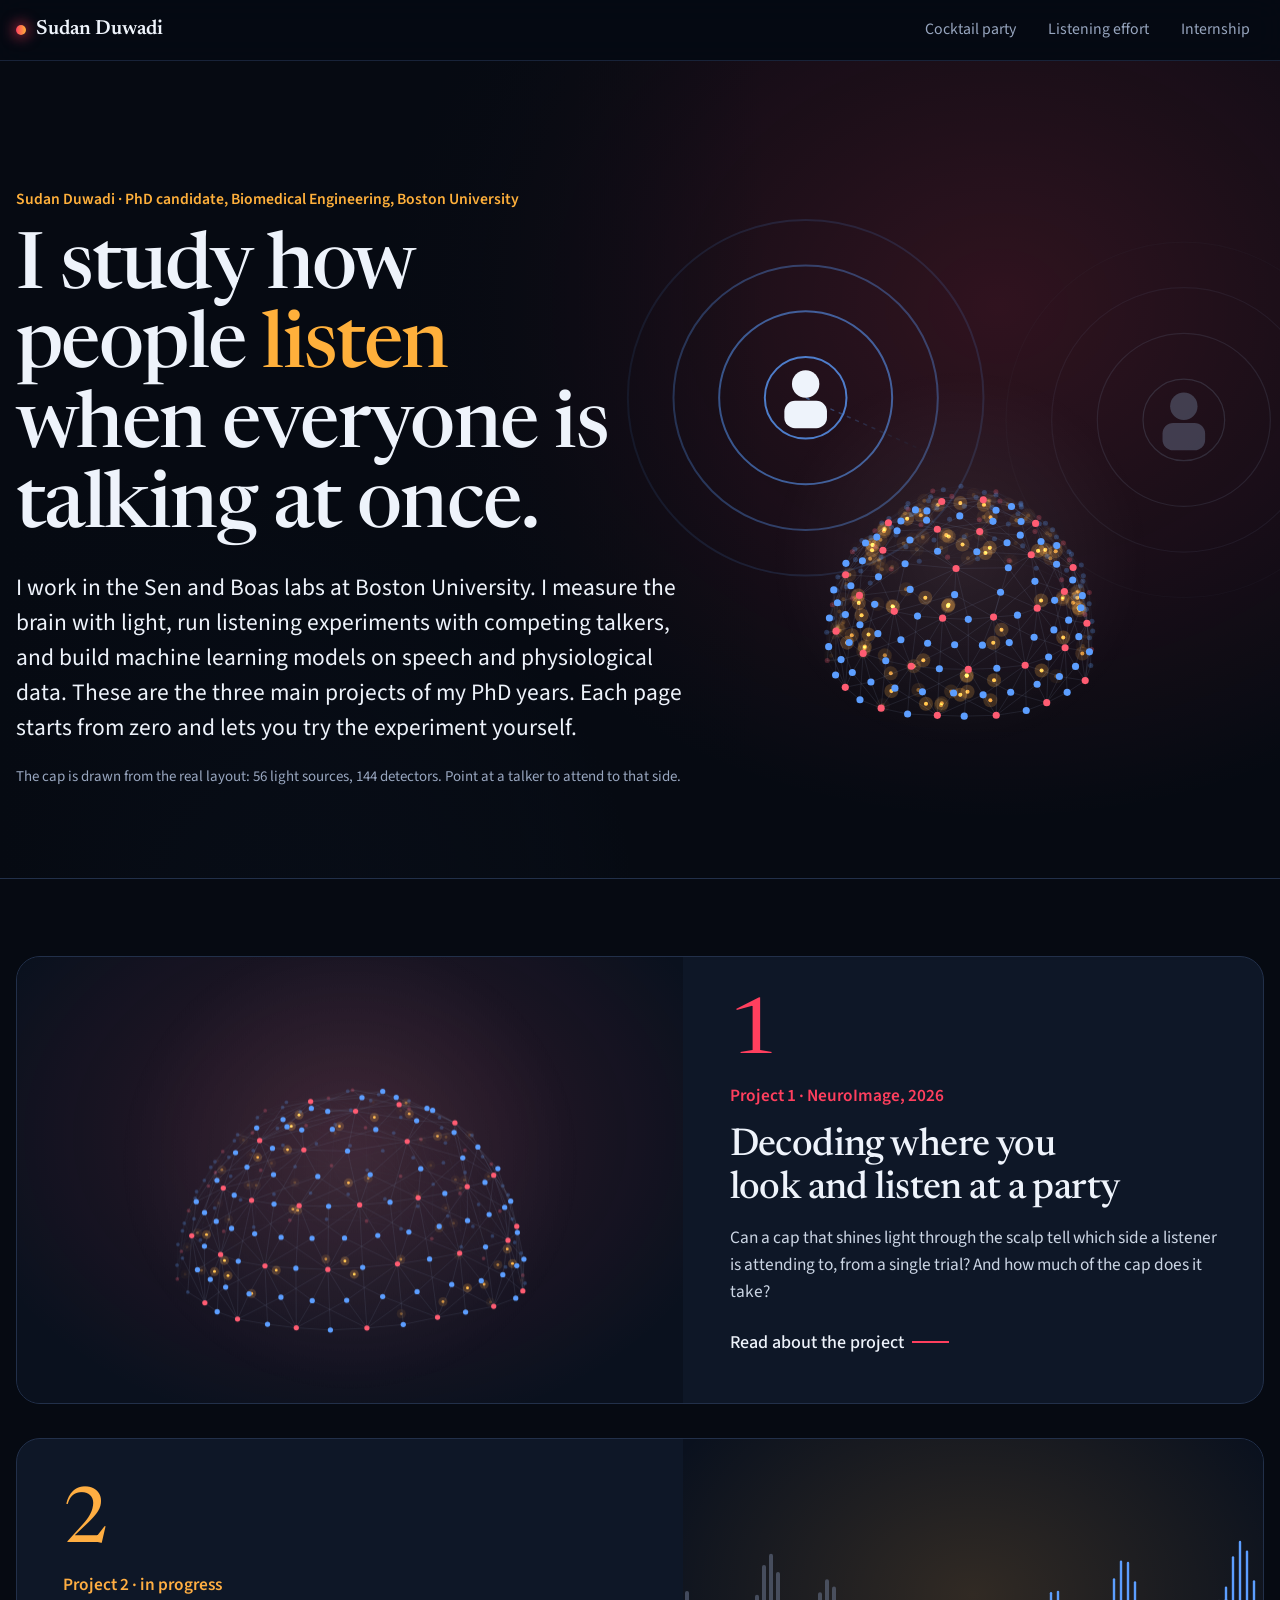
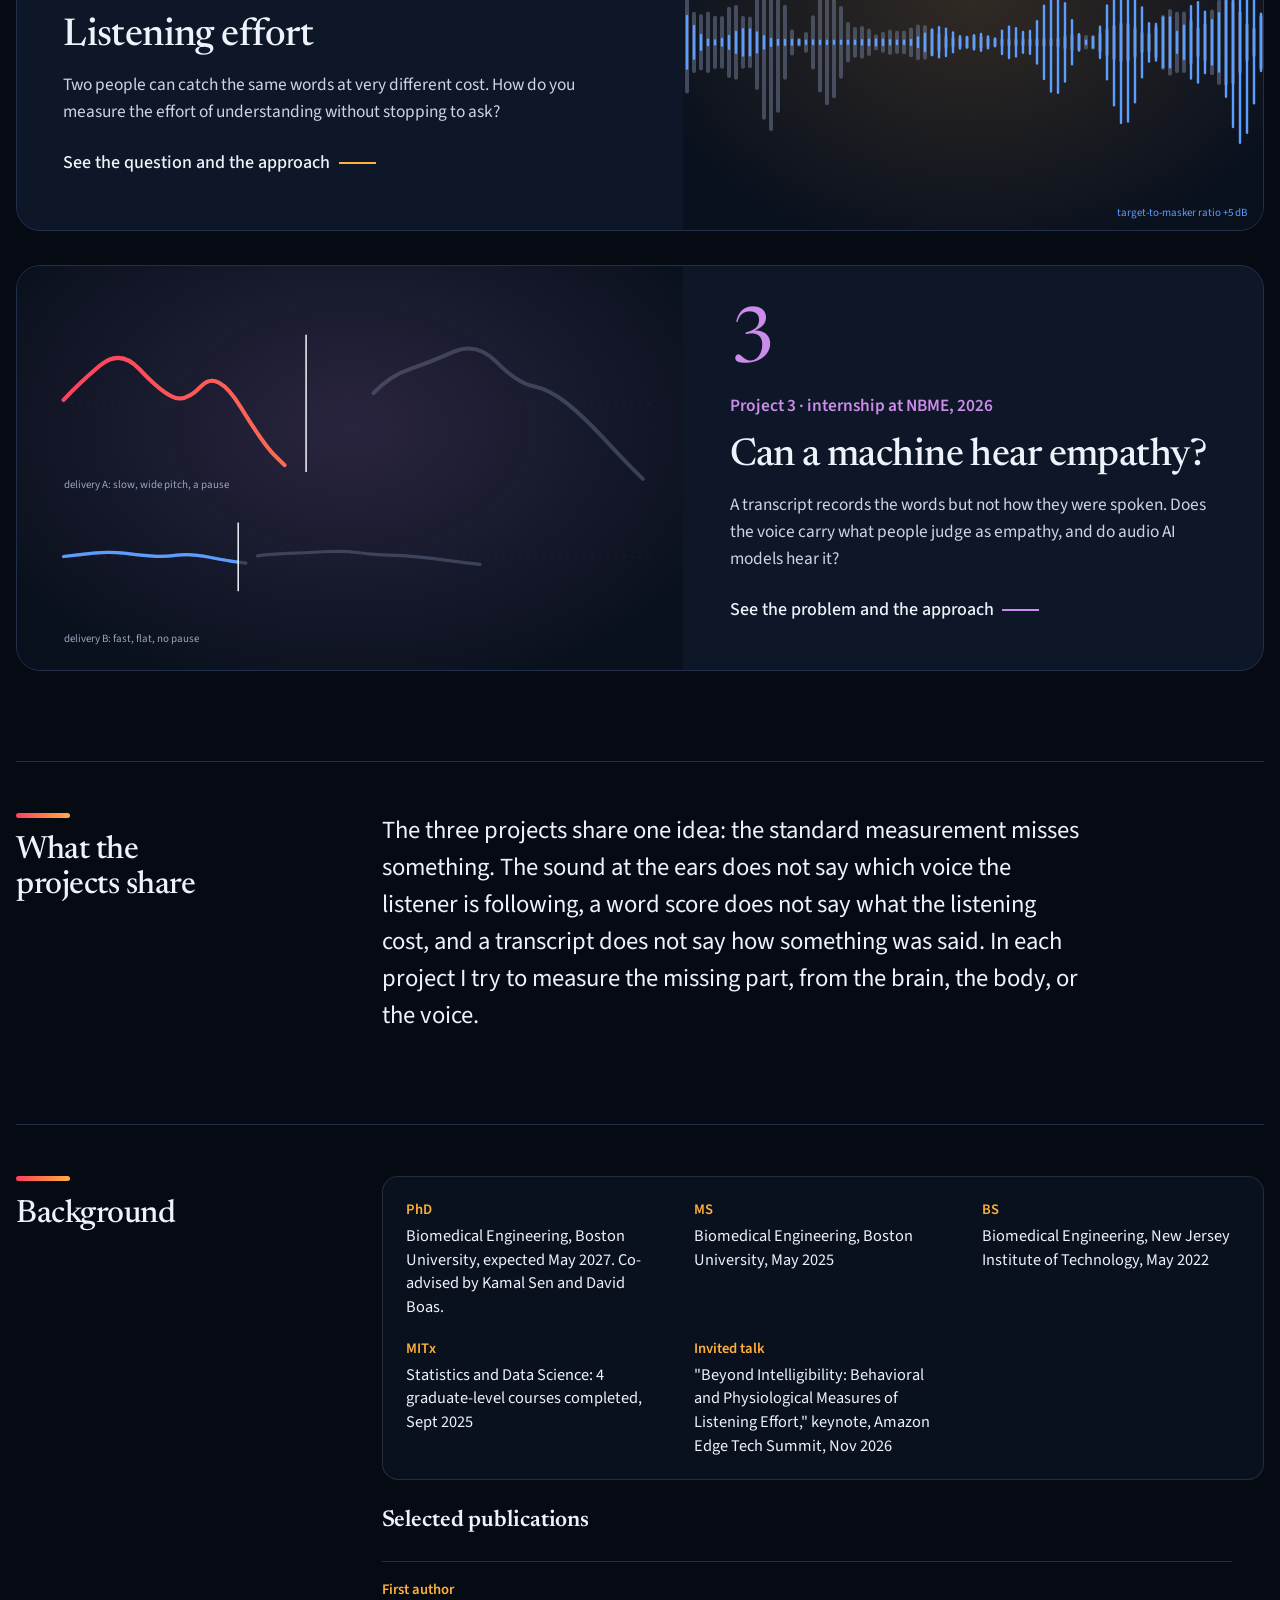
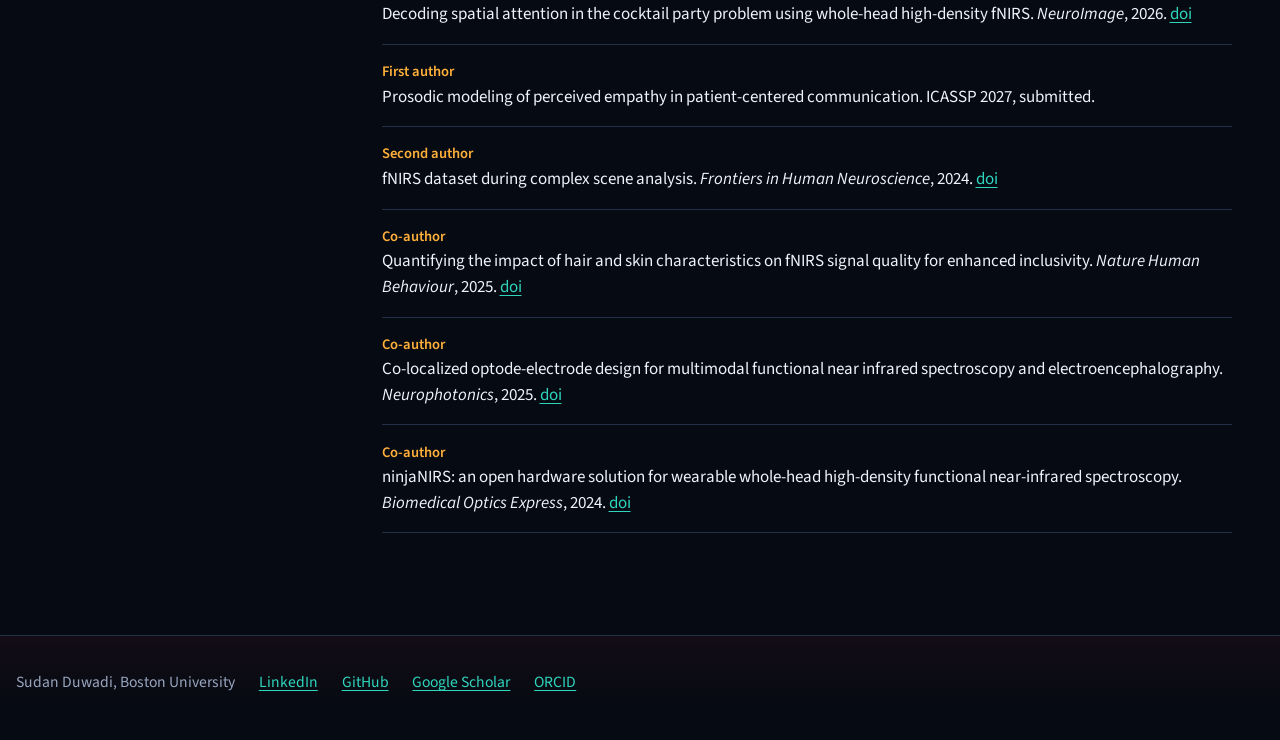
==== commit 63790fc5: "Cocktail party page: describe how the stimulus clips were screened" ====
--- a/docs/index.html
+++ b/docs/index.html
@@ -423,6 +423,7 @@
       </div>
     </div>
     <div class="prose">
+      <p><strong>Where the clips came from.</strong> The talkers are short clips from AVSpeech, a public dataset of people speaking on video. I wrote a pipeline to screen them automatically. A speech recognition model (Whisper) confirmed the clip was in English. A language model (GPT-4) ran semantic and sentiment analysis on each sentence, keeping those with at least four words that made sense and were not offensive. A face check kept clips with a single talker who stayed in the middle third of the frame. I then verified the shortlist by hand, which left 360 clips.</p>
       <p>The three choices follow the real experiment: one is what your talker said, one is what the other talker said, and one is something neither said. Only trials answered correctly, with the eyes where they were supposed to be, were analyzed, so every trial that reached the decoder is one where the listener was following the cued side.</p>
       <p>There were two versions of the task. In <strong>look and listen</strong>, a crosshair marked the cued screen, each talker appeared as a video on their screen, and listeners turned their eyes to the cued one, as you would in a real conversation. In <strong>listen only</strong>, there was no video, the same audio played, and listeners kept their eyes on a crosshair on the center screen. Each listener did 60 trials of each. The main result depends on the difference between these two versions.</p>
     </div>
